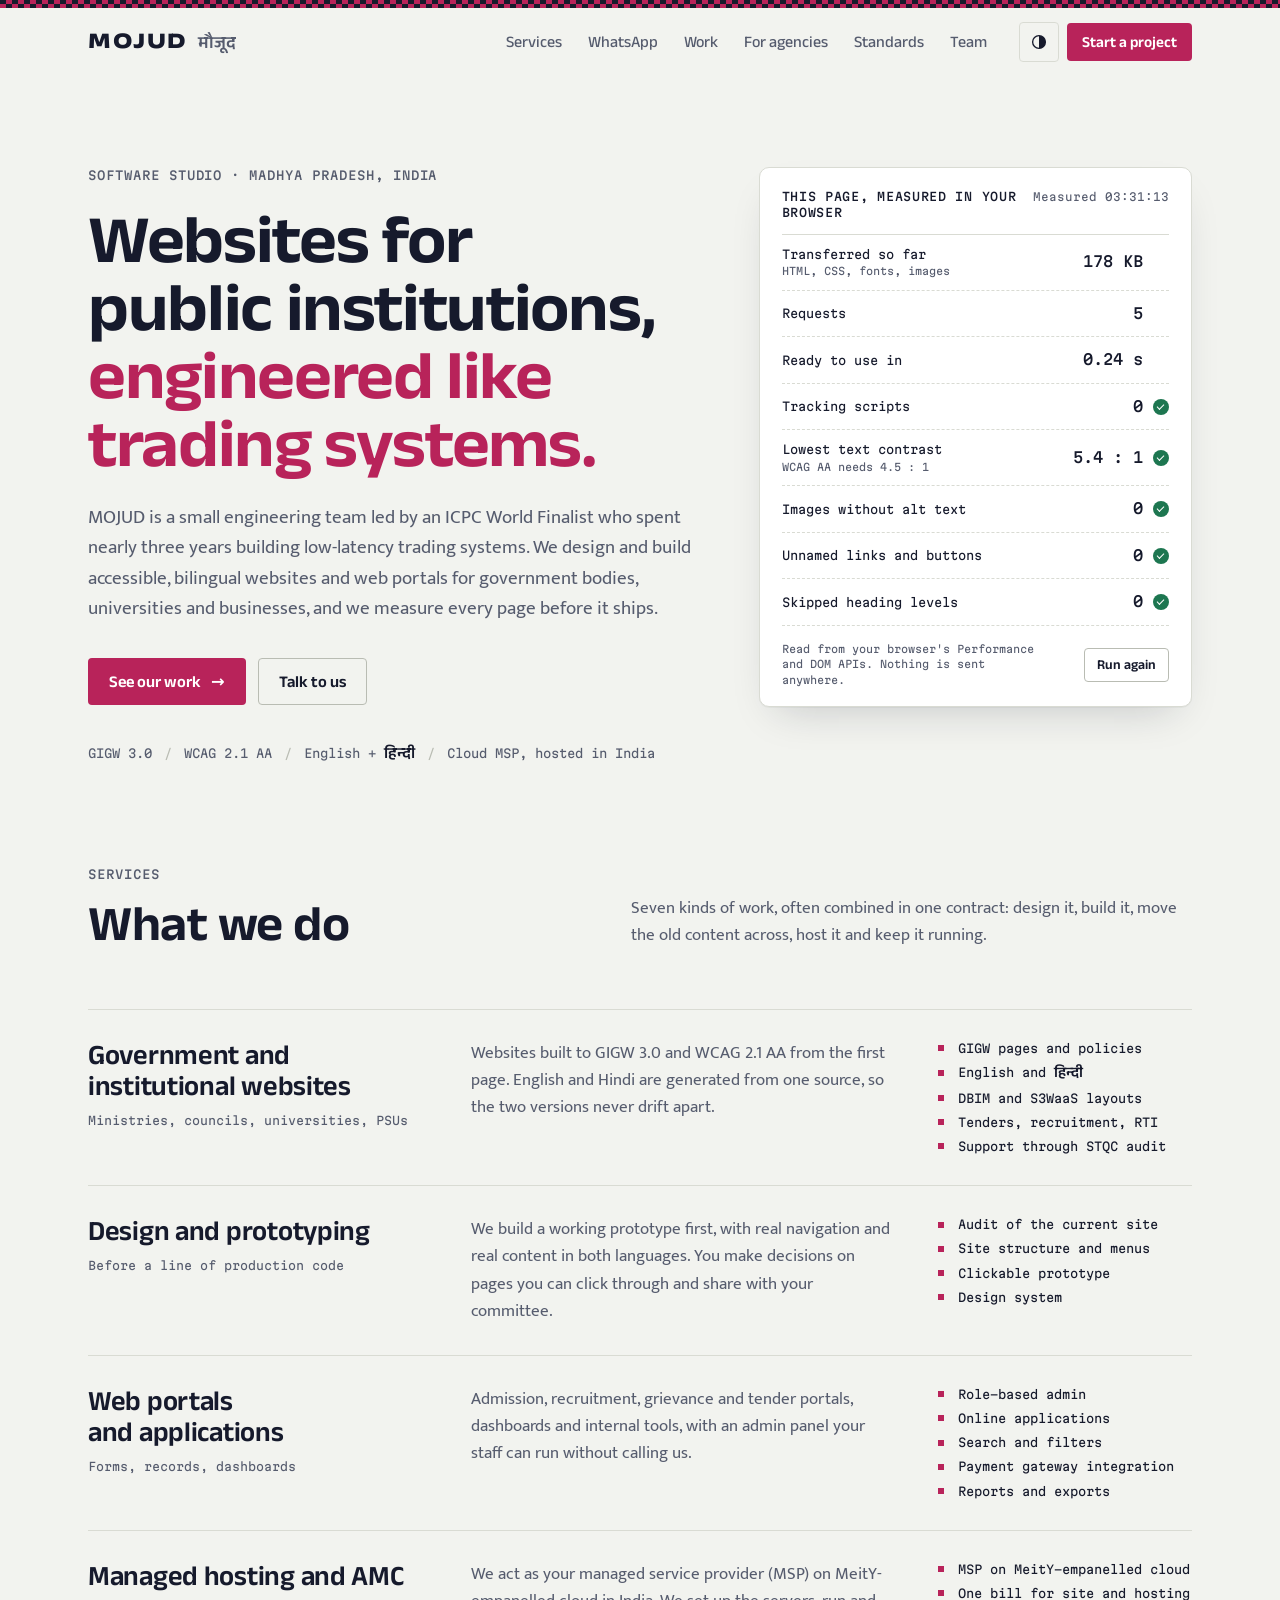
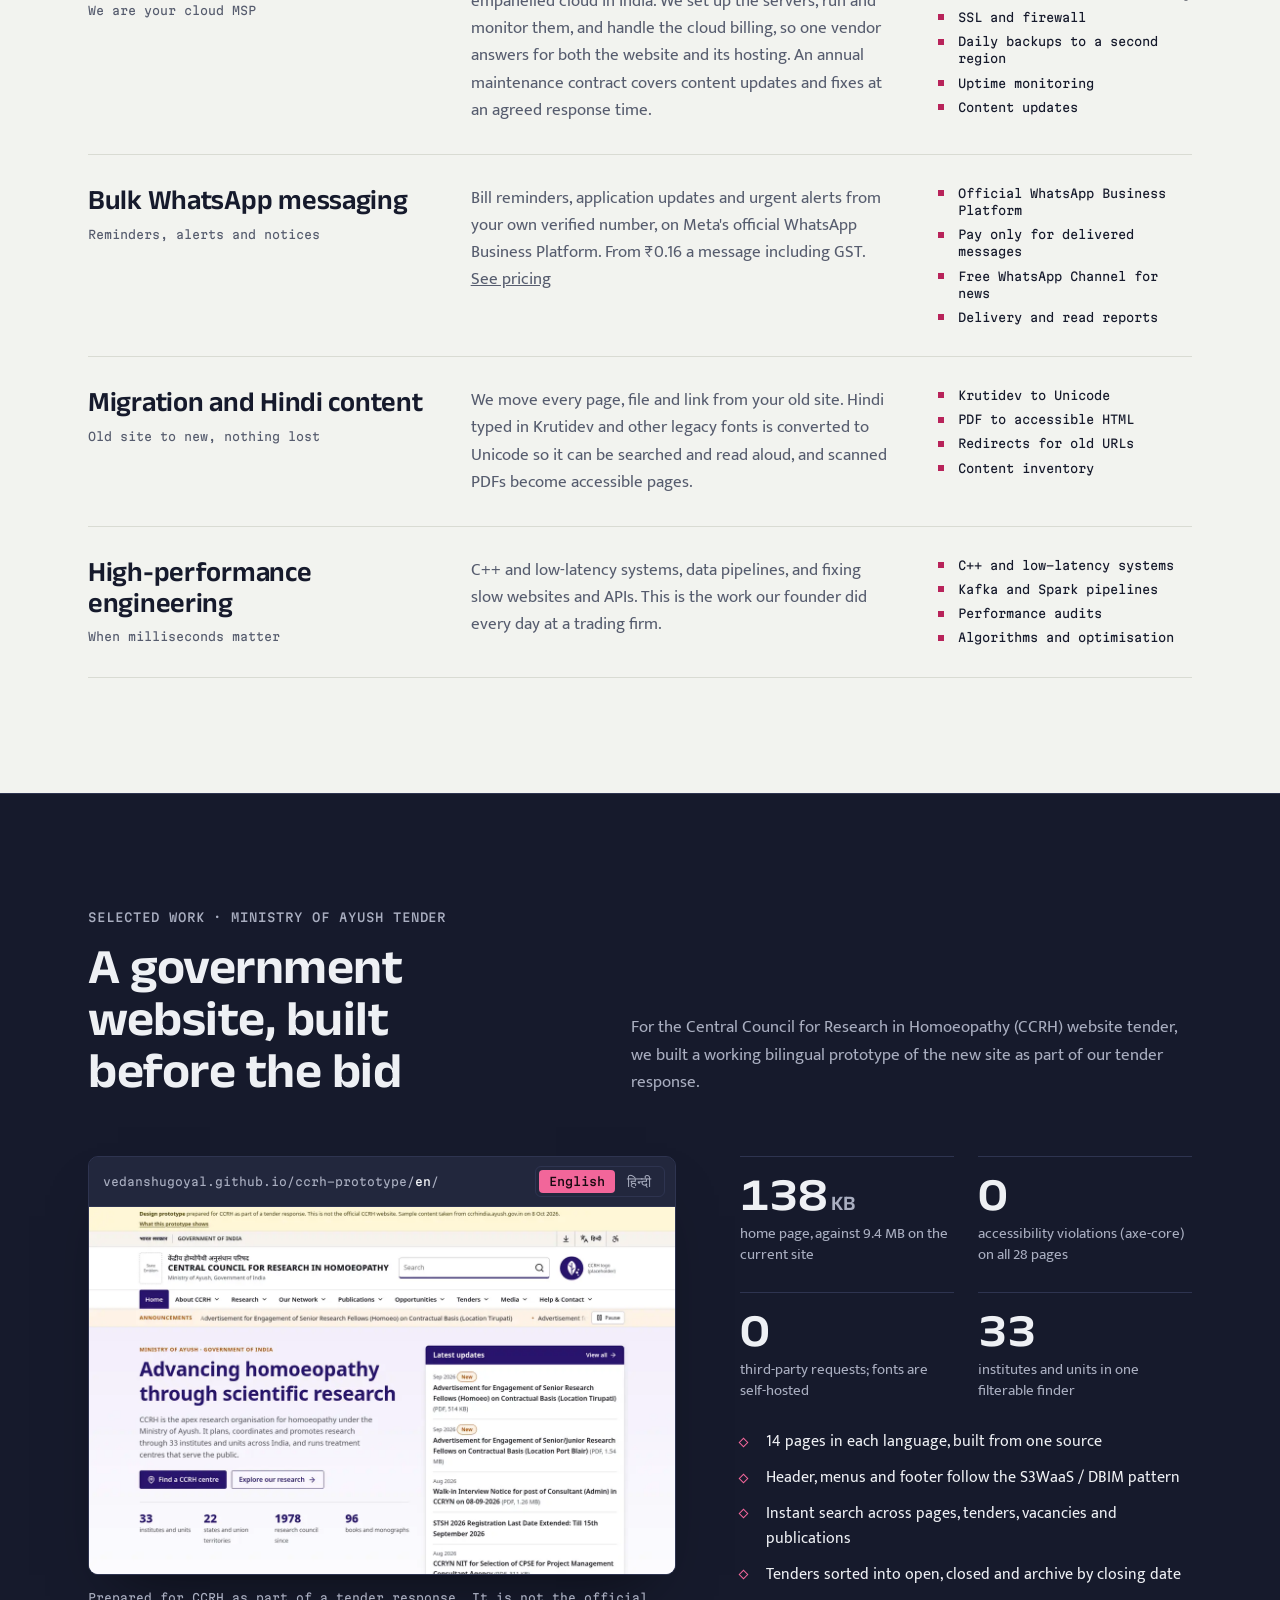
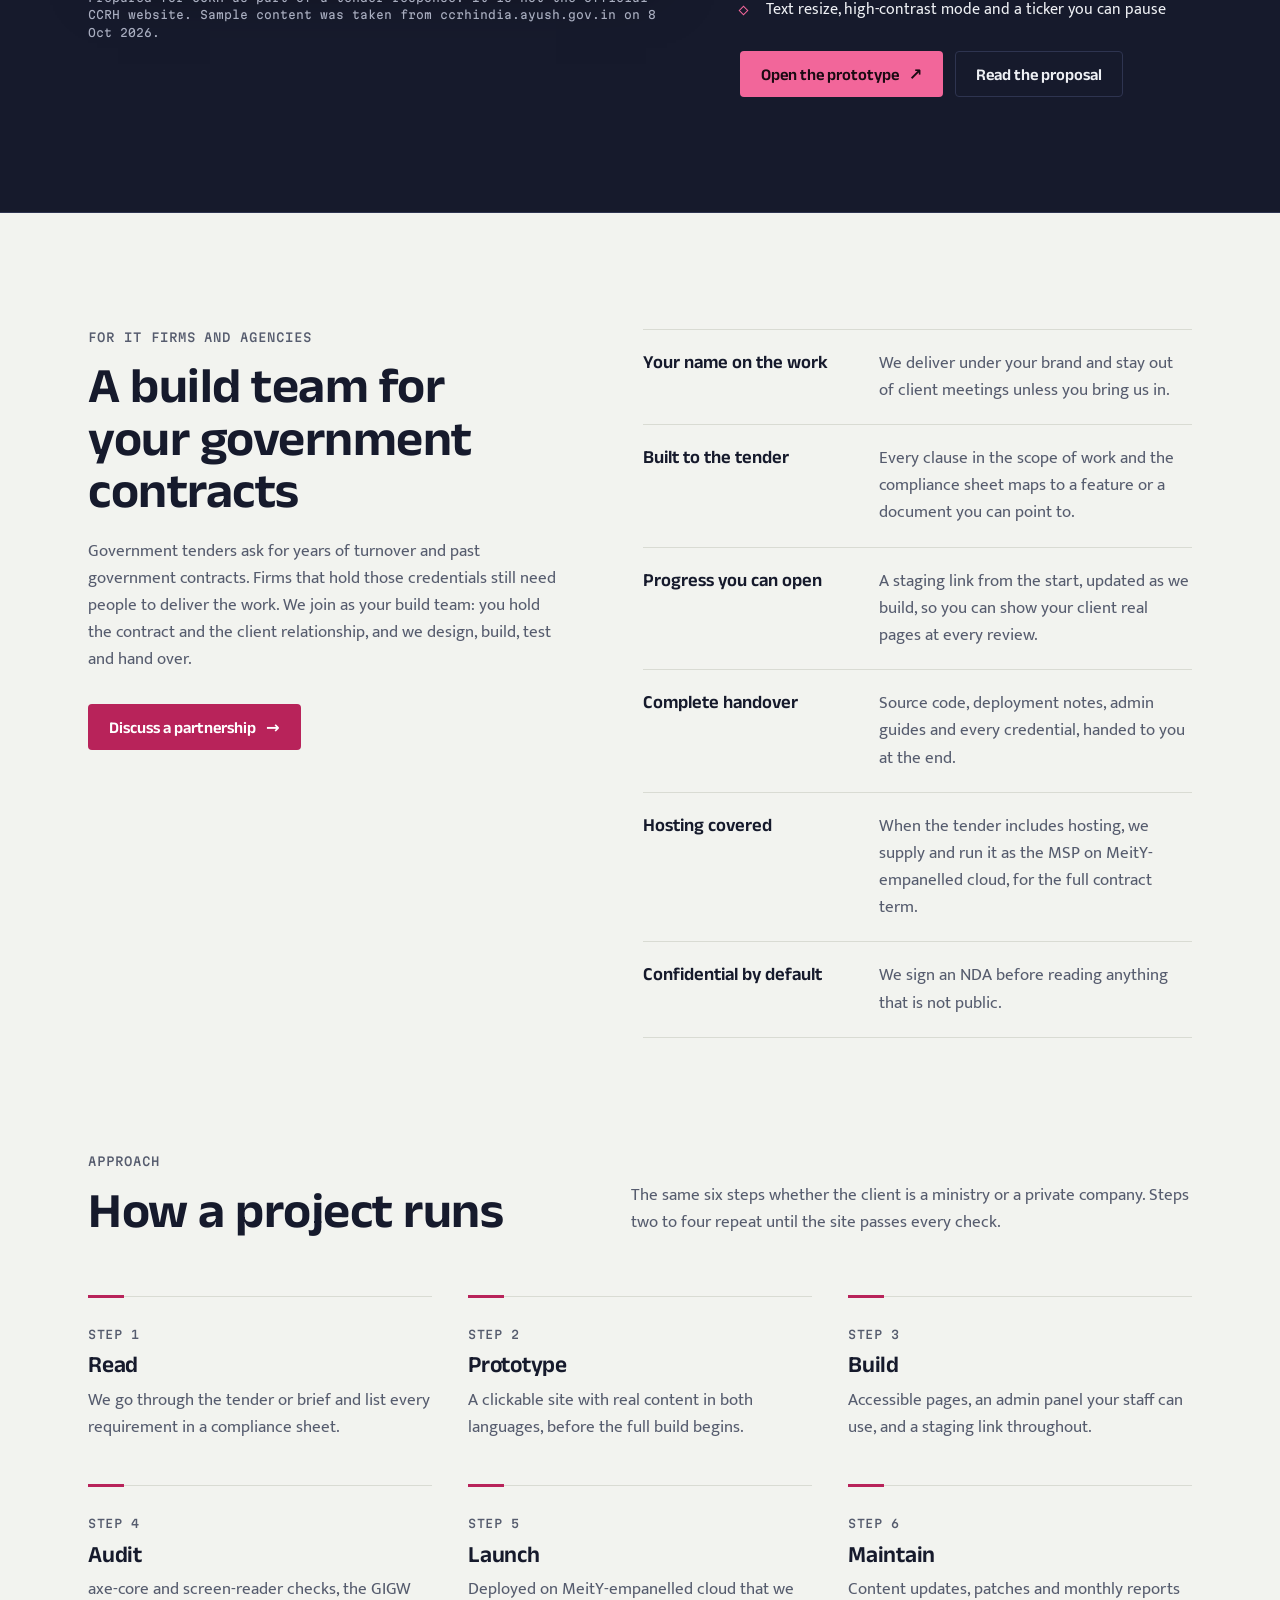
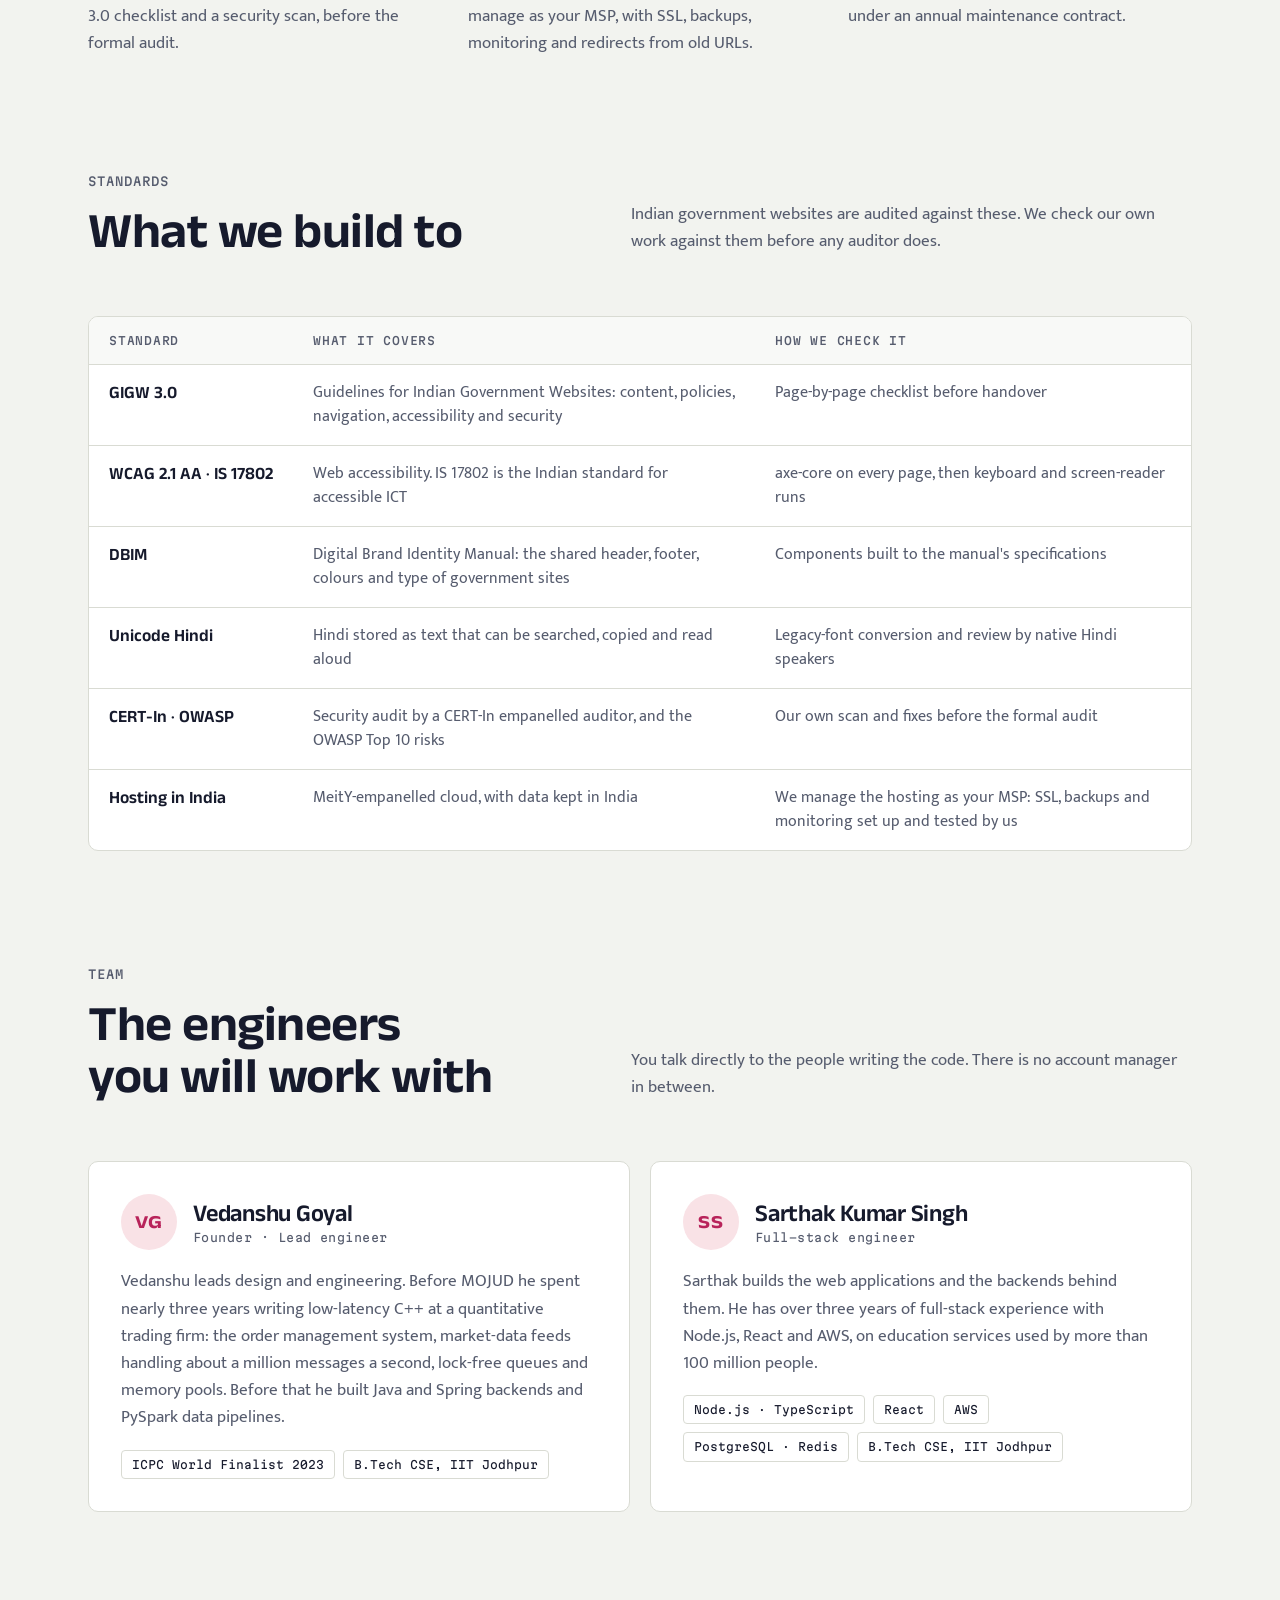
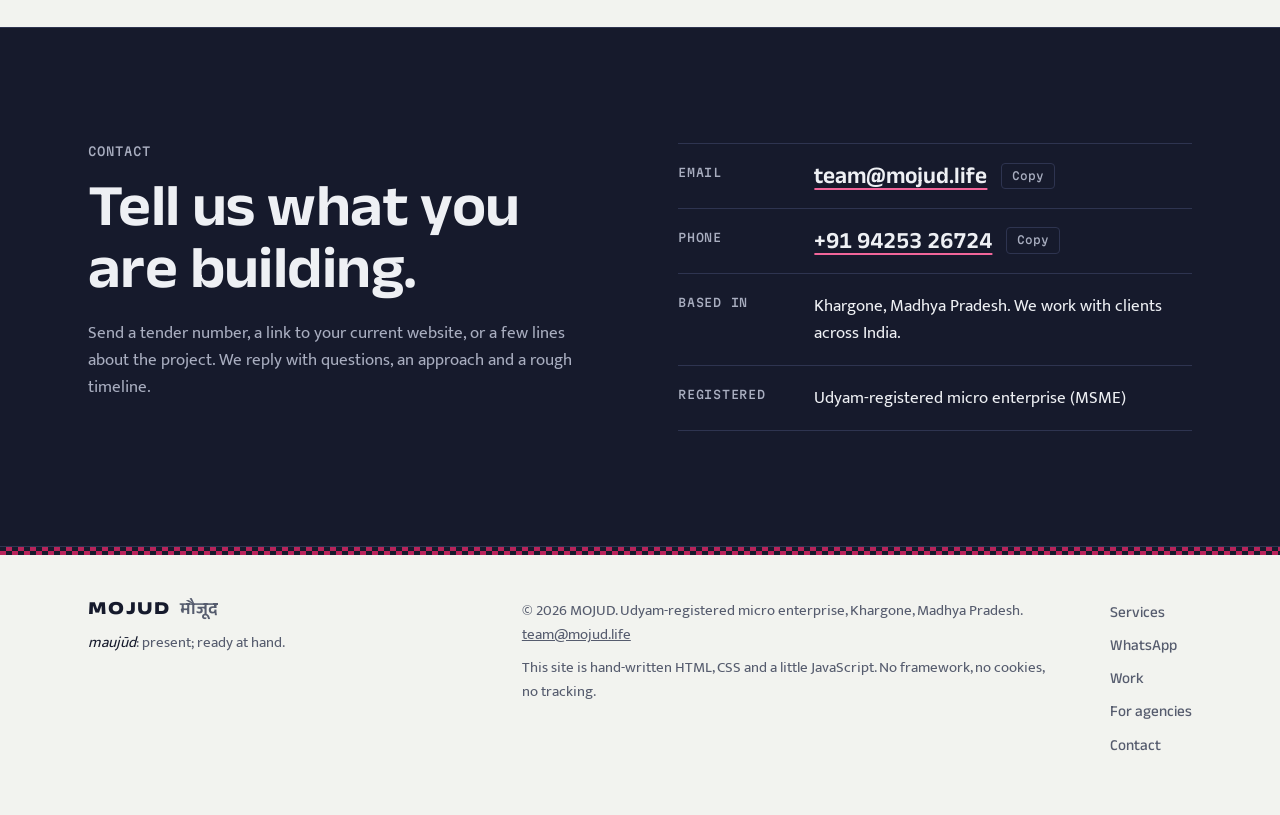
==== index.html @ 75bd41ae "Update site (2026-10-10)" ====
<!doctype html>
<html lang="en">
<head>
<meta charset="utf-8">
<meta name="viewport" content="width=device-width, initial-scale=1, viewport-fit=cover">
<meta name="description" content="MOJUD designs and builds accessible, bilingual websites and web portals for government bodies, universities and businesses, to GIGW 3.0 and WCAG 2.1 AA, and hosts them as a managed service provider on MeitY-empanelled cloud.">
<meta name="theme-color" content="#F2F3EF">
<meta property="og:type" content="website">
<meta property="og:title" content="MOJUD">
<meta property="og:description" content="MOJUD designs and builds accessible, bilingual websites and web portals for government bodies, universities and businesses, to GIGW 3.0 and WCAG 2.1 AA, and hosts them as a managed service provider on MeitY-empanelled cloud.">
<meta property="og:url" content="https://mojud.life/">
<meta property="og:image" content="https://mojud.life/assets/ccrh-en.webp">
<link rel="canonical" href="https://mojud.life/">
<link rel="icon" href="favicon.svg" type="image/svg+xml">
<title>MOJUD | Websites and software for public institutions</title>
<link rel="preconnect" href="https://fonts.googleapis.com">
<link rel="preconnect" href="https://fonts.gstatic.com" crossorigin>
<link rel="stylesheet" href="https://fonts.googleapis.com/css2?family=Anek+Latin:wdth,wght@75..125,400..800&family=Martian+Mono:wght@400;500&family=Mukta:wght@400;500;600&display=swap">
<link rel="stylesheet" href="https://fonts.googleapis.com/css2?family=Anek+Devanagari:wght@500..700&text=%E0%A4%AE%E0%A5%8C%E0%A4%9C%E0%A5%82%E0%A4%A6%E0%A4%B9%E0%A4%BF%E0%A4%A8%E0%A5%8D%E0%A4%A6%E0%A5%80&display=swap">
<style>
:root {
  --paper: #F2F3EF;
  --surface: #FFFFFF;
  --ink: #161A2C;
  --muted: #565C6E;
  --line: #D9DBD3;
  --line-strong: #B9BCB3;
  --accent: #B8235A;
  --accent-ink: #FFFFFF;
  --hl: #B8235A;
  --pass: #1D7650;
  --warn: #9A4F00;
  --band: #161A2C;
  --band-raise: #22273D;
  --band-ink: #EEF0F4;
  --band-muted: #A9AEC0;
  --band-line: #2E3450;
  --band-accent: #F2669A;
  --band-accent-ink: #1A0A12;
  --weave-b: #161A2C;
  --shadow: 0 1px 0 rgba(22, 26, 44, .04), 0 18px 40px -18px rgba(22, 26, 44, .22);

  --f-display: "Anek Latin", "Anek Devanagari", "Avenir Next", "Segoe UI", system-ui, sans-serif;
  --f-body: "Mukta", "Segoe UI", system-ui, -apple-system, sans-serif;
  --f-mono: "Martian Mono", ui-monospace, "SFMono-Regular", Menlo, Consolas, monospace;
  --gutter: clamp(16px, 4vw, 48px);
  --max: 1200px;
  --head-h: 68px;
}
/* Light is the default. Dark is opt-in through the theme button (or the viewer's explicit choice):
   a monochrome black-and-grey palette. */
:root[data-theme="dark"] {
  color-scheme: dark;
  --paper: #0A0A0A;
  --surface: #141414;
  --ink: #EDEDED;
  --muted: #9E9E9E;
  --line: #262626;
  --line-strong: #3A3A3A;
  --accent: #E6E6E6;
  --accent-ink: #0A0A0A;
  --hl: #8C8C8C;
  --pass: #6CC08B;
  --warn: #D9A25F;
  --band: #111111;
  --band-raise: #1A1A1A;
  --band-ink: #EDEDED;
  --band-muted: #9E9E9E;
  --band-line: #2A2A2A;
  --band-accent: #E6E6E6;
  --band-accent-ink: #0A0A0A;
  --weave-b: #3A3A3A;
  --shadow: 0 1px 0 rgba(0, 0, 0, .4), 0 18px 44px -18px rgba(0, 0, 0, .8);
}

*, *::before, *::after { box-sizing: border-box; }
html { scroll-behavior: smooth; -webkit-text-size-adjust: 100%; }
body {
  margin: 0;
  background: var(--paper);
  color: var(--ink);
  font: 400 1.0625rem/1.6 var(--f-body);
  -webkit-font-smoothing: antialiased;
  text-rendering: optimizeLegibility;
}
img { max-width: 100%; height: auto; display: block; }
a { color: inherit; }
p { margin: 0; }
h1, h2, h3 {
  margin: 0;
  font-family: var(--f-display);
  font-weight: 640;
  line-height: 1.05;
  letter-spacing: -0.01em;
  text-wrap: balance;
}
:focus-visible { outline: 2px solid var(--accent); outline-offset: 3px; border-radius: 3px; }
.band :focus-visible { outline-color: var(--band-accent); }
.sr { position: absolute; width: 1px; height: 1px; overflow: hidden; clip: rect(0 0 0 0); clip-path: inset(50%); white-space: nowrap; }
.wrap { max-width: var(--max); margin-inline: auto; padding-inline: var(--gutter); }
.dev { font-family: "Anek Devanagari", "Noto Sans Devanagari", var(--f-body); font-weight: 600; }

.skip {
  position: absolute; left: 12px; top: -80px; z-index: 50;
  background: var(--ink); color: var(--paper); padding: 10px 14px; border-radius: 4px;
  font: 600 .95rem/1 var(--f-display); text-decoration: none;
}
.skip:focus { top: 12px; }

/* Woven border, after the Maheshwari sarees of Khargone district */
.weave {
  height: 8px;
  background: conic-gradient(var(--accent) 25%, var(--weave-b) 0 50%, var(--accent) 0 75%, var(--weave-b) 0) 0 0 / 12px 8px;
}

/* Header */
.site-head {
  position: sticky; top: env(safe-area-inset-top, 0px); z-index: 20;
  background: color-mix(in oklab, var(--paper) 88%, transparent);
  -webkit-backdrop-filter: saturate(1.3) blur(12px);
  backdrop-filter: saturate(1.3) blur(12px);
  border-bottom: 1px solid transparent;
  transition: border-color .2s;
}
.site-head.is-stuck { border-bottom-color: var(--line); }
.head-row { display: flex; align-items: center; gap: 20px; min-height: var(--head-h); }
.brand { display: inline-flex; align-items: baseline; gap: 10px; text-decoration: none; }
.brand-lat { font: 800 1.4rem/1 var(--f-display); font-stretch: 125%; letter-spacing: .07em; }
.brand-dev { font-size: 1.05rem; line-height: 1; color: var(--muted); }
#site-nav { margin-left: auto; }
#site-nav ul { display: flex; gap: 2px; list-style: none; margin: 0; padding: 0; }
#site-nav a {
  display: block; padding: 9px 12px; border-radius: 4px; text-decoration: none;
  font: 500 1rem/1 var(--f-display); color: var(--muted);
  transition: color .15s, background-color .15s;
}
#site-nav a:hover { color: var(--ink); background: color-mix(in oklab, var(--ink) 6%, transparent); }
.head-actions { display: flex; align-items: center; gap: 8px; }
.icon-btn {
  width: 40px; height: 40px; display: inline-grid; place-items: center; flex: none;
  border: 1px solid var(--line); border-radius: 4px; background: transparent; color: var(--ink); cursor: pointer;
  transition: border-color .15s;
}
.icon-btn:hover { border-color: var(--line-strong); }
.menu-btn { display: none; width: auto; padding-inline: 12px; font: 500 .95rem/1 var(--f-display); gap: 8px; grid-auto-flow: column; }

/* Buttons */
.btn {
  display: inline-flex; align-items: center; gap: 10px;
  padding: 14px 20px; border-radius: 4px; border: 1.5px solid transparent;
  font: 600 1.02rem/1 var(--f-display); text-decoration: none; cursor: pointer;
  transition: background-color .2s, border-color .2s, color .2s;
}
.btn-sm { padding: 10px 14px; font-size: .95rem; }
.btn-accent { background: var(--accent); color: var(--accent-ink); }
.btn-accent:hover { background: color-mix(in oklab, var(--accent) 86%, var(--ink)); }
.btn-ghost { background: transparent; color: var(--ink); border-color: var(--line-strong); }
.btn-ghost:hover { border-color: var(--ink); }
.btn .arr { transition: transform .2s; }
.btn:hover .arr { transform: translateX(3px); }
.band .btn-accent { background: var(--band-accent); color: var(--band-accent-ink); }
.band .btn-accent:hover { background: color-mix(in oklab, var(--band-accent) 85%, var(--band-ink)); }
.band .btn-ghost { color: var(--band-ink); border-color: var(--band-line); }
.band .btn-ghost:hover { border-color: var(--band-ink); }

.eyebrow {
  font: 500 .75rem/1.4 var(--f-mono); letter-spacing: .08em; text-transform: uppercase; color: var(--muted);
}
.band .eyebrow { color: var(--band-muted); }

/* Hero */
.hero {
  display: grid; grid-template-columns: minmax(0, 1.4fr) minmax(0, 1fr);
  gap: clamp(36px, 5vw, 72px); align-items: start;
  padding-block: clamp(48px, 7vw, 96px) clamp(64px, 8vw, 112px);
}
.hero h1 {
  margin-top: 22px;
  font-size: clamp(2.5rem, 5.3vw, 4.5rem); font-stretch: 106%; font-weight: 650; line-height: 1.0; letter-spacing: -0.02em;
}
.hero h1 .hl { color: var(--hl); }
.lead { margin-top: 26px; max-width: 34em; font-size: 1.1875rem; line-height: 1.6; color: var(--muted); }
.cta-row { display: flex; flex-wrap: wrap; gap: 12px; margin-top: 34px; }
.hero-tags {
  display: flex; flex-wrap: wrap; gap: 8px 0; list-style: none; margin: 40px 0 0; padding: 0;
  font: 400 .75rem/1.4 var(--f-mono); color: var(--muted);
}
.hero-tags li:not(:last-child)::after { content: "/"; margin-inline: 12px; color: var(--line-strong); }
.hero-tags .dev { font-size: .95rem; line-height: 1; font-weight: 600; color: var(--ink); }

/* Live readout */
.readout {
  background: var(--surface); border: 1px solid var(--line); border-radius: 10px; box-shadow: var(--shadow);
  padding: 20px 22px 18px; font-family: var(--f-mono);
}
.ro-head { display: flex; justify-content: space-between; align-items: baseline; gap: 12px; padding-bottom: 14px; border-bottom: 1px solid var(--line); }
.ro-title { font-size: .72rem; line-height: 1.4; font-weight: 500; letter-spacing: .06em; text-transform: uppercase; }
.ro-time { font-size: .68rem; color: var(--muted); white-space: nowrap; font-variant-numeric: tabular-nums; }
.ro-list { margin: 0; }
.ro-row {
  display: grid; grid-template-columns: minmax(0, 1fr) auto; gap: 16px; align-items: center;
  padding-block: 11px; border-bottom: 1px dashed var(--line);
}
.ro-row dt { font-size: .74rem; line-height: 1.4; color: var(--ink); }
.ro-row dt small { display: block; margin-top: 2px; font-size: .64rem; color: var(--muted); }
.ro-row dd { margin: 0; display: flex; align-items: center; gap: 10px; }
.ro-v { font-size: .92rem; font-weight: 500; font-variant-numeric: tabular-nums; text-align: right; white-space: nowrap; }
.ro-mark {
  width: 16px; height: 16px; flex: none; border-radius: 50%; display: inline-grid; place-items: center;
  opacity: 0; transform: scale(.4); transition: opacity .25s, transform .3s cubic-bezier(.3, 1.6, .5, 1);
}
.is-ok .ro-mark, .is-bad .ro-mark { opacity: 1; transform: none; }
.is-ok .ro-mark { background: var(--pass); }
.is-ok .ro-mark::after {
  content: ""; width: 7px; height: 4px; border-left: 1.75px solid var(--surface); border-bottom: 1.75px solid var(--surface);
  transform: translateY(-1px) rotate(-45deg);
}
.is-bad .ro-mark { background: var(--warn); }
.is-bad .ro-mark::after { content: "!"; font: 700 .62rem/1 var(--f-mono); color: var(--surface); }
.ro-foot { display: flex; align-items: center; justify-content: space-between; gap: 16px; padding-top: 16px; }
.ro-foot p { font-size: .64rem; line-height: 1.5; color: var(--muted); max-width: 26em; }
.ro-foot .btn { font-size: .85rem; padding: 9px 12px; flex: none; }

/* Sections */
.section { padding-block: clamp(72px, 9vw, 128px); }
[id] { scroll-margin-top: calc(var(--head-h) + 12px); }
.sec-head {
  display: grid; grid-template-columns: minmax(0, 1fr) minmax(0, 1.15fr); gap: 18px 56px; align-items: end;
  margin-bottom: clamp(36px, 5vw, 60px);
}
.sec-head h2 { margin-top: 14px; font-size: clamp(2rem, 3.9vw, 3.1rem); font-stretch: 104%; }
.sec-intro { max-width: 34em; color: var(--muted); font-size: 1.0625rem; }
.band .sec-intro { color: var(--band-muted); }

/* Services */
.svc-list { list-style: none; margin: 0; padding: 0; }
.svc {
  display: grid; grid-template-columns: minmax(0, 4fr) minmax(0, 5fr) minmax(0, 3fr); gap: 14px 44px;
  padding-block: 30px; border-top: 1px solid var(--line);
}
.svc:last-child { border-bottom: 1px solid var(--line); }
.svc h3 { font-size: clamp(1.45rem, 2.2vw, 1.75rem); font-weight: 600; line-height: 1.1; }
.svc-for { margin-top: 10px; font: 400 .72rem/1.5 var(--f-mono); color: var(--muted); }
.svc p.desc { color: var(--muted); max-width: 32em; }
.svc ul { list-style: none; margin: 0; padding: 0; display: grid; gap: 7px; align-content: start; font: 400 .74rem/1.45 var(--f-mono); }
.svc li { display: grid; grid-template-columns: 14px 1fr; gap: 6px; }
.svc li::before { content: ""; width: 6px; height: 6px; margin-top: .45em; background: var(--accent); }
.svc li .dev { font-size: .9rem; line-height: 1; }

/* Work band */
.band { background: var(--band); color: var(--band-ink); border-block: 1px solid var(--band-line); }
.work-grid { display: grid; grid-template-columns: minmax(0, 1.3fr) minmax(0, 1fr); gap: clamp(32px, 5vw, 64px); align-items: start; }
.frame { border: 1px solid var(--band-line); border-radius: 10px; overflow: hidden; background: var(--band-raise); box-shadow: 0 30px 60px -30px rgba(0, 0, 0, .55); }
.frame-bar { display: flex; align-items: center; justify-content: space-between; gap: 12px; padding: 9px 10px 9px 14px; background: var(--band-raise); border-bottom: 1px solid var(--band-line); }
.frame-url { min-width: 0; overflow: hidden; text-overflow: ellipsis; white-space: nowrap; font: 400 .7rem/1.4 var(--f-mono); color: var(--band-muted); }
.frame-url b { font-weight: 500; color: var(--band-ink); }
.seg { display: inline-flex; flex: none; padding: 3px; gap: 2px; border: 1px solid var(--band-line); border-radius: 6px; }
.seg button {
  border: 0; border-radius: 4px; padding: 6px 10px; cursor: pointer; background: transparent; color: var(--band-muted);
  font: 500 .72rem/1 var(--f-mono); transition: background-color .2s, color .2s;
}
.seg button.dev { font-size: .9rem; line-height: .8; }
.seg button[aria-pressed="true"] { background: var(--band-accent); color: var(--band-accent-ink); }
.frame-shot { position: relative; aspect-ratio: 1200 / 750; max-width: 100%; background: #F6F4FB; }
.frame-shot img { position: absolute; inset: 0; width: 100%; height: 100%; object-fit: cover; object-position: top left; opacity: 0; transition: opacity .35s ease; }
.frame-shot img.is-on { opacity: 1; }
.frame-cap { margin-top: 14px; font: 400 .7rem/1.6 var(--f-mono); color: var(--band-muted); max-width: 60em; }

.work-facts { display: grid; gap: 28px; }
.stats { margin: 0; display: grid; grid-template-columns: repeat(2, minmax(0, 1fr)); gap: 26px 24px; }
.stats div { display: flex; flex-direction: column-reverse; justify-content: flex-end; gap: 6px; padding-top: 14px; border-top: 1px solid var(--band-line); }
.stats dd { margin: 0; font: 600 clamp(2.2rem, 3.6vw, 2.9rem)/1 var(--f-display); font-stretch: 110%; letter-spacing: -0.02em; font-variant-numeric: tabular-nums; }
.stats dd span { font-size: .45em; font-stretch: 100%; letter-spacing: 0; margin-left: 4px; color: var(--band-muted); }
.stats dt { font-size: .92rem; line-height: 1.45; color: var(--band-muted); }
.feat { list-style: none; margin: 0; padding: 0; display: grid; gap: 10px; font-size: 1rem; }
.feat li { display: grid; grid-template-columns: 18px 1fr; gap: 8px; }
.feat li::before { content: ""; width: 7px; height: 7px; margin-top: .6em; border: 1.5px solid var(--band-accent); transform: rotate(45deg); }
.work-links { display: flex; flex-wrap: wrap; gap: 12px; }

/* Partners */
.partner { display: grid; grid-template-columns: minmax(0, 1fr) minmax(0, 1.15fr); gap: clamp(32px, 6vw, 88px); align-items: start; }
.partner h2 { margin-top: 14px; font-size: clamp(2rem, 3.9vw, 3.1rem); font-stretch: 104%; }
.partner .sec-intro { margin-top: 22px; }
.partner .btn { margin-top: 30px; }
.promises { margin: 0; display: grid; }
.promises div { padding-block: 20px; border-top: 1px solid var(--line); display: grid; grid-template-columns: minmax(0, 1fr) minmax(0, 1.5fr); gap: 6px 28px; }
.promises div:last-child { border-bottom: 1px solid var(--line); }
.promises dt { font: 600 1.15rem/1.3 var(--f-display); }
.promises dd { margin: 0; color: var(--muted); }

/* Steps */
.steps { list-style: none; margin: 0; padding: 0; display: grid; grid-template-columns: repeat(3, minmax(0, 1fr)); gap: 44px 36px; }
.steps li { position: relative; padding-top: 22px; border-top: 1px solid var(--line); }
.steps li::before { content: ""; position: absolute; left: 0; top: -2px; width: 36px; height: 3px; background: var(--accent); }
.step-n { font: 500 .72rem/1 var(--f-mono); letter-spacing: .06em; color: var(--accent); }
.steps h3 { margin-top: 12px; font-size: 1.45rem; font-weight: 600; }
.steps p { margin-top: 10px; color: var(--muted); }

/* Standards */
.table-wrap { overflow-x: auto; border: 1px solid var(--line); border-radius: 10px; background: var(--surface); }
table { width: 100%; min-width: 680px; border-collapse: collapse; font-size: 1rem; }
th, td { text-align: left; vertical-align: top; padding: 16px 20px; border-bottom: 1px solid var(--line); }
thead th { font: 500 .7rem/1.4 var(--f-mono); letter-spacing: .07em; text-transform: uppercase; color: var(--muted); background: color-mix(in oklab, var(--paper) 50%, var(--surface)); }
tbody th { font: 600 1.08rem/1.3 var(--f-display); white-space: nowrap; }
tbody td { color: var(--muted); line-height: 1.5; }
tbody tr:last-child > * { border-bottom: 0; }

/* Team */
.team { display: grid; grid-template-columns: repeat(2, minmax(0, 1fr)); gap: 20px; align-items: stretch; }
.person { background: var(--surface); border: 1px solid var(--line); border-radius: 10px; padding: clamp(22px, 3vw, 32px); display: grid; gap: 18px; align-content: start; }
.person-top { display: flex; align-items: center; gap: 16px; }
.mono-av {
  width: 56px; height: 56px; flex: none; border-radius: 50%; display: grid; place-items: center;
  background: color-mix(in oklab, var(--accent) 14%, var(--surface)); color: var(--accent);
  font: 700 1.15rem/1 var(--f-display); font-stretch: 115%; letter-spacing: .04em;
}
.person h3 { font-size: 1.5rem; font-weight: 600; }
.role { margin-top: 4px; font: 400 .72rem/1.4 var(--f-mono); color: var(--muted); letter-spacing: .04em; }
.person p.bio { color: var(--muted); max-width: 40em; }
.creds { list-style: none; margin: 0; padding: 0; display: flex; flex-wrap: wrap; gap: 8px; }
.creds li { font: 400 .7rem/1 var(--f-mono); padding: 8px 10px; border: 1px solid var(--line); border-radius: 4px; color: var(--ink); }

.todo {
  display: inline-block; font: 500 .74rem/1.4 var(--f-mono); color: var(--warn);
  border: 1px dashed currentColor; border-radius: 4px; padding: 3px 8px;
}
.band .todo { color: var(--band-accent); }

/* Contact */
.contact { display: grid; grid-template-columns: minmax(0, 1fr) minmax(0, 1fr); gap: clamp(32px, 6vw, 88px); align-items: start; }
.contact h2 { margin-top: 14px; font-size: clamp(2.3rem, 4.6vw, 3.7rem); font-stretch: 106%; }
.contact .sec-intro { margin-top: 22px; }
.c-list { margin: 0; display: grid; }
.c-list div { display: grid; grid-template-columns: 120px minmax(0, 1fr); gap: 16px; padding-block: 18px; border-top: 1px solid var(--band-line); }
.c-list div:last-child { border-bottom: 1px solid var(--band-line); }
.c-list dt { font: 500 .72rem/1.9 var(--f-mono); letter-spacing: .06em; text-transform: uppercase; color: var(--band-muted); }
.c-list dd { margin: 0; font-size: 1.08rem; }
.c-val { display: flex; flex-wrap: wrap; align-items: center; gap: 8px 14px; }
.c-val a {
  font: 600 clamp(1.2rem, 2vw, 1.45rem)/1.2 var(--f-display); font-variant-numeric: tabular-nums;
  text-decoration: underline; text-decoration-color: var(--band-accent); text-decoration-thickness: 1.5px; text-underline-offset: 5px;
}
.c-val a:hover { color: var(--band-accent); }
.copy-btn {
  font: 500 .68rem/1 var(--f-mono); padding: 7px 10px; border: 1px solid var(--band-line); border-radius: 4px;
  background: transparent; color: var(--band-muted); cursor: pointer; transition: color .15s, border-color .15s;
}
.copy-btn:hover { color: var(--band-ink); border-color: var(--band-muted); }
.copy-btn.is-done { color: var(--band-accent); border-color: var(--band-accent); }

/* Footer */
.site-foot { background: var(--paper); }
.foot-grid { display: grid; grid-template-columns: minmax(0, 1fr) minmax(0, 1.4fr) auto; gap: 28px 48px; padding-block: 44px 56px; align-items: start; }
.foot-brand { display: flex; align-items: baseline; gap: 10px; }
.foot-brand .brand-lat { font-size: 1.15rem; }
.foot-def { margin-top: 10px; font-size: .95rem; color: var(--muted); }
.foot-def i { color: var(--ink); }
.foot-meta { display: grid; gap: 8px; font-size: .95rem; color: var(--muted); }
.foot-nav ul { list-style: none; margin: 0; padding: 0; display: grid; gap: 6px; }
.foot-nav a { font: 500 .95rem/1.4 var(--f-display); color: var(--muted); text-decoration: none; }
.foot-nav a:hover { color: var(--ink); text-decoration: underline; text-underline-offset: 3px; }

/* Responsive */
@media (max-width: 960px) {
  .menu-btn { display: inline-grid; }
  #site-nav {
    display: none; position: absolute; left: 0; right: 0; top: 100%;
    background: var(--paper); border-bottom: 1px solid var(--line); padding: 8px var(--gutter) 16px;
  }
  #site-nav.open { display: block; }
  #site-nav ul { flex-direction: column; }
  #site-nav a { padding: 12px 4px; font-size: 1.1rem; }
  .head-actions { margin-left: auto; }
  .hero, .work-grid, .partner, .contact { grid-template-columns: minmax(0, 1fr); }
  .sec-head { grid-template-columns: minmax(0, 1fr); align-items: start; }
  .svc { grid-template-columns: minmax(0, 1fr) minmax(0, 1fr); }
  .svc > div:first-child { grid-column: 1 / -1; }
  .steps { grid-template-columns: repeat(2, minmax(0, 1fr)); }
  .team { grid-template-columns: minmax(0, 1fr); }
  .foot-grid { grid-template-columns: minmax(0, 1fr) minmax(0, 1fr); }
  .foot-nav { grid-column: 1 / -1; }
  .foot-nav ul { grid-auto-flow: column; justify-content: start; gap: 6px 20px; }
}
@media (max-width: 620px) {
  .head-cta { display: none; }
  .svc { grid-template-columns: minmax(0, 1fr); }
  .steps { grid-template-columns: minmax(0, 1fr); }
  .promises div { grid-template-columns: minmax(0, 1fr); }
  .c-list div { grid-template-columns: minmax(0, 1fr); gap: 4px; }
  .foot-grid { grid-template-columns: minmax(0, 1fr); }
  .foot-nav ul { grid-auto-flow: row; }
  .ro-foot { flex-direction: column; align-items: flex-start; }
  .frame-url { display: none; }
  .frame-bar { justify-content: flex-end; }
}
@media (prefers-reduced-motion: reduce) {
  html { scroll-behavior: auto; }
  *, *::before, *::after { transition-duration: .01ms !important; animation-duration: .01ms !important; }
}
</style>
</head>
<body>
<div class="site" id="site">
<a class="skip" href="#main">Skip to content</a>
<div class="weave" aria-hidden="true"></div>

<header class="site-head">
  <div class="wrap head-row">
    <a class="brand" href="#top" aria-label="MOJUD, back to top">
      <span class="brand-lat">MOJUD</span><span class="brand-dev dev" lang="hi">मौजूद</span>
    </a>
    <nav id="site-nav" aria-label="Main">
      <ul>
        <li><a href="#services">Services</a></li>
        <li><a href="whatsapp.html">WhatsApp</a></li>
        <li><a href="#work">Work</a></li>
        <li><a href="#partners">For agencies</a></li>
        <li><a href="#standards">Standards</a></li>
        <li><a href="#team">Team</a></li>
      </ul>
    </nav>
    <div class="head-actions">
      <button class="icon-btn" id="theme-btn" type="button" aria-label="Switch to dark theme">
        <svg width="18" height="18" viewBox="0 0 24 24" aria-hidden="true"><circle cx="12" cy="12" r="8.5" fill="none" stroke="currentColor" stroke-width="1.8"/><path d="M12 3.5a8.5 8.5 0 0 1 0 17z" fill="currentColor"/></svg>
      </button>
      <button class="icon-btn menu-btn" id="menu-btn" type="button" aria-expanded="false" aria-controls="site-nav">
        <svg width="16" height="16" viewBox="0 0 24 24" aria-hidden="true"><path d="M3 7h18M3 17h18" stroke="currentColor" stroke-width="2" stroke-linecap="round"/></svg>Menu
      </button>
      <a class="btn btn-accent btn-sm head-cta" href="#contact">Start a project</a>
    </div>
  </div>
</header>

<main id="main">
  <section class="hero wrap" id="top" aria-labelledby="hero-title">
    <div class="hero-copy">
      <p class="eyebrow">Software studio · Madhya Pradesh, India</p>
      <h1 id="hero-title">Websites for public institutions, <span class="hl">engineered like trading systems.</span></h1>
      <p class="lead">MOJUD is a small engineering team led by an ICPC World Finalist who spent nearly three years building low-latency trading systems. We design and build accessible, bilingual websites and web portals for government bodies, universities and businesses, and we measure every page before it ships.</p>
      <div class="cta-row">
        <a class="btn btn-accent" href="#work">See our work <span class="arr" aria-hidden="true">→</span></a>
        <a class="btn btn-ghost" href="#contact">Talk to us</a>
      </div>
      <ul class="hero-tags" aria-label="What we build to">
        <li>GIGW 3.0</li>
        <li>WCAG 2.1 AA</li>
        <li>English + <span class="dev" lang="hi">हिन्दी</span></li>
        <li>Cloud MSP, hosted in India</li>
      </ul>
    </div>

    <aside class="readout" aria-labelledby="ro-title">
      <div class="ro-head">
        <p class="ro-title" id="ro-title">This page, measured in your browser</p>
        <p class="ro-time" id="ro-time" aria-live="polite">measuring…</p>
      </div>
      <dl class="ro-list">
        <div class="ro-row" data-k="bytes"><dt>Transferred so far<small>HTML, CSS, fonts, images</small></dt><dd><span class="ro-v">—</span><span class="ro-mark" aria-hidden="true"></span><span class="sr ro-sr"></span></dd></div>
        <div class="ro-row" data-k="requests"><dt>Requests</dt><dd><span class="ro-v">—</span><span class="ro-mark" aria-hidden="true"></span><span class="sr ro-sr"></span></dd></div>
        <div class="ro-row" data-k="ready"><dt>Ready to use in</dt><dd><span class="ro-v">—</span><span class="ro-mark" aria-hidden="true"></span><span class="sr ro-sr"></span></dd></div>
        <div class="ro-row" data-k="trackers"><dt>Tracking scripts</dt><dd><span class="ro-v">—</span><span class="ro-mark" aria-hidden="true"></span><span class="sr ro-sr"></span></dd></div>
        <div class="ro-row" data-k="contrast"><dt>Lowest text contrast<small>WCAG AA needs 4.5 : 1</small></dt><dd><span class="ro-v">—</span><span class="ro-mark" aria-hidden="true"></span><span class="sr ro-sr"></span></dd></div>
        <div class="ro-row" data-k="noalt"><dt>Images without alt text</dt><dd><span class="ro-v">—</span><span class="ro-mark" aria-hidden="true"></span><span class="sr ro-sr"></span></dd></div>
        <div class="ro-row" data-k="unnamed"><dt>Unnamed links and buttons</dt><dd><span class="ro-v">—</span><span class="ro-mark" aria-hidden="true"></span><span class="sr ro-sr"></span></dd></div>
        <div class="ro-row" data-k="skipped"><dt>Skipped heading levels</dt><dd><span class="ro-v">—</span><span class="ro-mark" aria-hidden="true"></span><span class="sr ro-sr"></span></dd></div>
      </dl>
      <div class="ro-foot">
        <p>Read from your browser's Performance and DOM APIs. Nothing is sent anywhere.</p>
        <button class="btn btn-ghost" id="ro-run" type="button">Run again</button>
      </div>
    </aside>
  </section>

  <section class="section wrap" id="services" aria-labelledby="services-title" style="padding-top: 0;">
    <div class="sec-head">
      <div>
        <p class="eyebrow">Services</p>
        <h2 id="services-title">What we do</h2>
      </div>
      <p class="sec-intro">Seven kinds of work, often combined in one contract: design it, build it, move the old content across, host it and keep it running.</p>
    </div>
    <ol class="svc-list">
      <li class="svc">
        <div>
          <h3>Government and institutional websites</h3>
          <p class="svc-for">Ministries, councils, universities, PSUs</p>
        </div>
        <p class="desc">Websites built to GIGW 3.0 and WCAG 2.1 AA from the first page. English and Hindi are generated from one source, so the two versions never drift apart.</p>
        <ul>
          <li><span>GIGW pages and policies</span></li>
          <li><span>English and <span class="dev" lang="hi">हिन्दी</span></span></li>
          <li><span>DBIM and S3WaaS layouts</span></li>
          <li><span>Tenders, recruitment, RTI</span></li>
          <li><span>Support through STQC audit</span></li>
        </ul>
      </li>
      <li class="svc">
        <div>
          <h3>Design and prototyping</h3>
          <p class="svc-for">Before a line of production code</p>
        </div>
        <p class="desc">We build a working prototype first, with real navigation and real content in both languages. You make decisions on pages you can click through and share with your committee.</p>
        <ul>
          <li><span>Audit of the current site</span></li>
          <li><span>Site structure and menus</span></li>
          <li><span>Clickable prototype</span></li>
          <li><span>Design system</span></li>
        </ul>
      </li>
      <li class="svc">
        <div>
          <h3>Web portals and applications</h3>
          <p class="svc-for">Forms, records, dashboards</p>
        </div>
        <p class="desc">Admission, recruitment, grievance and tender portals, dashboards and internal tools, with an admin panel your staff can run without calling us.</p>
        <ul>
          <li><span>Role-based admin</span></li>
          <li><span>Online applications</span></li>
          <li><span>Search and filters</span></li>
          <li><span>Payment gateway integration</span></li>
          <li><span>Reports and exports</span></li>
        </ul>
      </li>
      <li class="svc">
        <div>
          <h3>Managed hosting and AMC</h3>
          <p class="svc-for">We are your cloud MSP</p>
        </div>
        <p class="desc">We act as your managed service provider (MSP) on MeitY-empanelled cloud in India. We set up the servers, run and monitor them, and handle the cloud billing, so one vendor answers for both the website and its hosting. An annual maintenance contract covers content updates and fixes at an agreed response time.</p>
        <ul>
          <li><span>MSP on MeitY-empanelled cloud</span></li>
          <li><span>One bill for site and hosting</span></li>
          <li><span>SSL and firewall</span></li>
          <li><span>Daily backups to a second region</span></li>
          <li><span>Uptime monitoring</span></li>
          <li><span>Content updates</span></li>
        </ul>
      </li>
      <li class="svc">
        <div>
          <h3>Bulk WhatsApp messaging</h3>
          <p class="svc-for">Reminders, alerts and notices</p>
        </div>
        <p class="desc">Bill reminders, application updates and urgent alerts from your own verified number, on Meta's official WhatsApp Business Platform. From ₹0.16 a message including GST. <a href="whatsapp.html">See pricing</a></p>
        <ul>
          <li><span>Official WhatsApp Business Platform</span></li>
          <li><span>Pay only for delivered messages</span></li>
          <li><span>Free WhatsApp Channel for news</span></li>
          <li><span>Delivery and read reports</span></li>
        </ul>
      </li>
      <li class="svc">
        <div>
          <h3>Migration and Hindi content</h3>
          <p class="svc-for">Old site to new, nothing lost</p>
        </div>
        <p class="desc">We move every page, file and link from your old site. Hindi typed in Krutidev and other legacy fonts is converted to Unicode so it can be searched and read aloud, and scanned PDFs become accessible pages.</p>
        <ul>
          <li><span>Krutidev to Unicode</span></li>
          <li><span>PDF to accessible HTML</span></li>
          <li><span>Redirects for old URLs</span></li>
          <li><span>Content inventory</span></li>
        </ul>
      </li>
      <li class="svc">
        <div>
          <h3>High-performance engineering</h3>
          <p class="svc-for">When milliseconds matter</p>
        </div>
        <p class="desc">C++ and low-latency systems, data pipelines, and fixing slow websites and APIs. This is the work our founder did every day at a trading firm.</p>
        <ul>
          <li><span>C++ and low-latency systems</span></li>
          <li><span>Kafka and Spark pipelines</span></li>
          <li><span>Performance audits</span></li>
          <li><span>Algorithms and optimisation</span></li>
        </ul>
      </li>
    </ol>
  </section>

  <section class="section band" id="work" aria-labelledby="work-title">
    <div class="wrap">
      <div class="sec-head">
        <div>
          <p class="eyebrow">Selected work · Ministry of Ayush tender</p>
          <h2 id="work-title">A government website, built before the bid</h2>
        </div>
        <p class="sec-intro">For the Central Council for Research in Homoeopathy (CCRH) website tender, we built a working bilingual prototype of the new site as part of our tender response.</p>
      </div>
      <div class="work-grid">
        <div>
          <figure class="frame" style="margin: 0;">
            <div class="frame-bar">
              <span class="frame-url">vedanshugoyal.github.io/ccrh-prototype/<b id="frame-lang">en</b>/</span>
              <div class="seg" role="group" aria-label="Show prototype in">
                <button type="button" data-lang="en" aria-pressed="true">English</button>
                <button type="button" data-lang="hi" aria-pressed="false" class="dev" lang="hi">हिन्दी</button>
              </div>
            </div>
            <div class="frame-shot">
              <img class="is-on" data-lang="en" src="assets/ccrh-en.webp" width="1200" height="750" loading="lazy" alt="CCRH prototype home page in English: Government of India bar, CCRH header with search, main menu, a pausable announcement ticker, the headline 'Advancing homoeopathy through scientific research' and a list of latest updates.">
              <img data-lang="hi" src="assets/ccrh-hi.webp" width="1200" height="750" loading="lazy" alt="The same CCRH prototype home page in Hindi, with the menu, headline, buttons and figures in Devanagari.">
            </div>
          </figure>
          <p class="frame-cap">Prepared for CCRH as part of a tender response. It is not the official CCRH website. Sample content was taken from ccrhindia.ayush.gov.in on 8 Oct 2026.</p>
        </div>
        <div class="work-facts">
          <dl class="stats">
            <div><dt>home page, against 9.4 MB on the current site</dt><dd>138<span>KB</span></dd></div>
            <div><dt>accessibility violations (axe-core) on all 28 pages</dt><dd>0</dd></div>
            <div><dt>third-party requests; fonts are self-hosted</dt><dd>0</dd></div>
            <div><dt>institutes and units in one filterable finder</dt><dd>33</dd></div>
          </dl>
          <ul class="feat">
            <li>14 pages in each language, built from one source</li>
            <li>Header, menus and footer follow the S3WaaS / DBIM pattern</li>
            <li>Instant search across pages, tenders, vacancies and publications</li>
            <li>Tenders sorted into open, closed and archive by closing date</li>
            <li>Text resize, high-contrast mode and a ticker you can pause</li>
          </ul>
          <div class="work-links">
            <a class="btn btn-accent" href="https://vedanshugoyal.github.io/ccrh-prototype/" target="_blank" rel="noopener">Open the prototype <span class="arr" aria-hidden="true">↗</span></a>
            <a class="btn btn-ghost" href="https://vedanshugoyal.github.io/ccrh-prototype/proposal.html" target="_blank" rel="noopener">Read the proposal</a>
          </div>
        </div>
      </div>
    </div>
  </section>

  <section class="section wrap" id="partners" aria-labelledby="partners-title">
    <div class="partner">
      <div>
        <p class="eyebrow">For IT firms and agencies</p>
        <h2 id="partners-title">A build team for your government contracts</h2>
        <p class="sec-intro">Government tenders ask for years of turnover and past government contracts. Firms that hold those credentials still need people to deliver the work. We join as your build team: you hold the contract and the client relationship, and we design, build, test and hand over.</p>
        <a class="btn btn-accent" href="#contact">Discuss a partnership <span class="arr" aria-hidden="true">→</span></a>
      </div>
      <dl class="promises">
        <div><dt>Your name on the work</dt><dd>We deliver under your brand and stay out of client meetings unless you bring us in.</dd></div>
        <div><dt>Built to the tender</dt><dd>Every clause in the scope of work and the compliance sheet maps to a feature or a document you can point to.</dd></div>
        <div><dt>Progress you can open</dt><dd>A staging link from the start, updated as we build, so you can show your client real pages at every review.</dd></div>
        <div><dt>Complete handover</dt><dd>Source code, deployment notes, admin guides and every credential, handed to you at the end.</dd></div>
        <div><dt>Hosting covered</dt><dd>When the tender includes hosting, we supply and run it as the MSP on MeitY-empanelled cloud, for the full contract term.</dd></div>
        <div><dt>Confidential by default</dt><dd>We sign an NDA before reading anything that is not public.</dd></div>
      </dl>
    </div>
  </section>

  <section class="section wrap" id="approach" aria-labelledby="approach-title" style="padding-top: 0;">
    <div class="sec-head">
      <div>
        <p class="eyebrow">Approach</p>
        <h2 id="approach-title">How a project runs</h2>
      </div>
      <p class="sec-intro">The same six steps whether the client is a ministry or a private company. Steps two to four repeat until the site passes every check.</p>
    </div>
    <ol class="steps">
      <li><p class="step-n">STEP 1</p><h3>Read</h3><p>We go through the tender or brief and list every requirement in a compliance sheet.</p></li>
      <li><p class="step-n">STEP 2</p><h3>Prototype</h3><p>A clickable site with real content in both languages, before the full build begins.</p></li>
      <li><p class="step-n">STEP 3</p><h3>Build</h3><p>Accessible pages, an admin panel your staff can use, and a staging link throughout.</p></li>
      <li><p class="step-n">STEP 4</p><h3>Audit</h3><p>axe-core and screen-reader checks, the GIGW 3.0 checklist and a security scan, before the formal audit.</p></li>
      <li><p class="step-n">STEP 5</p><h3>Launch</h3><p>Deployed on MeitY-empanelled cloud that we manage as your MSP, with SSL, backups, monitoring and redirects from old URLs.</p></li>
      <li><p class="step-n">STEP 6</p><h3>Maintain</h3><p>Content updates, patches and monthly reports under an annual maintenance contract.</p></li>
    </ol>
  </section>

  <section class="section wrap" id="standards" aria-labelledby="standards-title" style="padding-top: 0;">
    <div class="sec-head">
      <div>
        <p class="eyebrow">Standards</p>
        <h2 id="standards-title">What we build to</h2>
      </div>
      <p class="sec-intro">Indian government websites are audited against these. We check our own work against them before any auditor does.</p>
    </div>
    <div class="table-wrap" role="region" aria-labelledby="standards-title" tabindex="0">
      <table>
        <thead>
          <tr><th scope="col">Standard</th><th scope="col">What it covers</th><th scope="col">How we check it</th></tr>
        </thead>
        <tbody>
          <tr><th scope="row">GIGW 3.0</th><td>Guidelines for Indian Government Websites: content, policies, navigation, accessibility and security</td><td>Page-by-page checklist before handover</td></tr>
          <tr><th scope="row">WCAG 2.1 AA · IS 17802</th><td>Web accessibility. IS 17802 is the Indian standard for accessible ICT</td><td>axe-core on every page, then keyboard and screen-reader runs</td></tr>
          <tr><th scope="row">DBIM</th><td>Digital Brand Identity Manual: the shared header, footer, colours and type of government sites</td><td>Components built to the manual's specifications</td></tr>
          <tr><th scope="row">Unicode Hindi</th><td>Hindi stored as text that can be searched, copied and read aloud</td><td>Legacy-font conversion and review by native Hindi speakers</td></tr>
          <tr><th scope="row">CERT-In · OWASP</th><td>Security audit by a CERT-In empanelled auditor, and the OWASP Top 10 risks</td><td>Our own scan and fixes before the formal audit</td></tr>
          <tr><th scope="row">Hosting in India</th><td>MeitY-empanelled cloud, with data kept in India</td><td>We manage the hosting as your MSP: SSL, backups and monitoring set up and tested by us</td></tr>
        </tbody>
      </table>
    </div>
  </section>

  <section class="section wrap" id="team" aria-labelledby="team-title" style="padding-top: 0;">
    <div class="sec-head">
      <div>
        <p class="eyebrow">Team</p>
        <h2 id="team-title">The engineers you will work with</h2>
      </div>
      <p class="sec-intro">You talk directly to the people writing the code. There is no account manager in between.</p>
    </div>
    <div class="team">
      <article class="person">
        <div class="person-top">
          <span class="mono-av" aria-hidden="true">VG</span>
          <div>
            <h3>Vedanshu Goyal</h3>
            <p class="role">Founder · Lead engineer</p>
          </div>
        </div>
        <p class="bio">Vedanshu leads design and engineering. Before MOJUD he spent nearly three years writing low-latency C++ at a quantitative trading firm: the order management system, market-data feeds handling about a million messages a second, lock-free queues and memory pools. Before that he built Java and Spring backends and PySpark data pipelines.</p>
        <ul class="creds" aria-label="Credentials">
          <li>ICPC World Finalist 2023</li>
          <li>B.Tech CSE, IIT Jodhpur</li>
        </ul>
      </article>
      <article class="person">
        <div class="person-top">
          <span class="mono-av" aria-hidden="true">SS</span>
          <div>
            <h3>Sarthak Kumar Singh</h3>
            <p class="role">Full-stack engineer</p>
          </div>
        </div>
        <p class="bio">Sarthak builds the web applications and the backends behind them. He has over three years of full-stack experience with Node.js, React and AWS, on education services used by more than 100 million people.</p>
        <ul class="creds" aria-label="Skills and education">
          <li>Node.js · TypeScript</li>
          <li>React</li>
          <li>AWS</li>
          <li>PostgreSQL · Redis</li>
          <li>B.Tech CSE, IIT Jodhpur</li>
        </ul>
      </article>
    </div>
  </section>

  <section class="section band" id="contact" aria-labelledby="contact-title">
    <div class="wrap contact">
      <div>
        <p class="eyebrow">Contact</p>
        <h2 id="contact-title">Tell us what you are building.</h2>
        <p class="sec-intro">Send a tender number, a link to your current website, or a few lines about the project. We reply with questions, an approach and a rough timeline.</p>
      </div>
      <dl class="c-list">
        <div><dt>Email</dt><dd class="c-val"><a href="mailto:team@mojud.life">team@mojud.life</a><button class="copy-btn" type="button" data-copy="team@mojud.life" data-what="Email address" aria-label="Copy email address">Copy</button></dd></div>
        <div><dt>Phone</dt><dd class="c-val"><a href="tel:+919425326724">+91 94253 26724</a><button class="copy-btn" type="button" data-copy="+91 94253 26724" data-what="Phone number" aria-label="Copy phone number">Copy</button></dd></div>
        <div><dt>Based in</dt><dd>Khargone, Madhya Pradesh. We work with clients across India.</dd></div>
        <div><dt>Registered</dt><dd>Udyam-registered micro enterprise (MSME)</dd></div>
      </dl>
      <p class="sr" id="copy-status" aria-live="polite"></p>
    </div>
  </section>
</main>

<footer class="site-foot">
  <div class="weave" aria-hidden="true"></div>
  <div class="wrap foot-grid">
    <div>
      <p class="foot-brand"><span class="brand-lat">MOJUD</span><span class="brand-dev dev" lang="hi">मौजूद</span></p>
      <p class="foot-def"><i>maujūd</i>: present; ready at hand.</p>
    </div>
    <div class="foot-meta">
      <p>© 2026 MOJUD. Udyam-registered micro enterprise, Khargone, Madhya Pradesh. <a href="mailto:team@mojud.life">team@mojud.life</a></p>
      <p>This site is hand-written HTML, CSS and a little JavaScript. No framework, no cookies, no tracking.</p>
    </div>
    <nav class="foot-nav" aria-label="Footer">
      <ul>
        <li><a href="#services">Services</a></li>
        <li><a href="whatsapp.html">WhatsApp</a></li>
        <li><a href="#work">Work</a></li>
        <li><a href="#partners">For agencies</a></li>
        <li><a href="#contact">Contact</a></li>
      </ul>
    </nav>
  </div>
</footer>
</div>

<script>
(function () {
  var root = document.documentElement;
  var site = document.getElementById('site');
  if (!root.lang) root.lang = 'en';
  var reduceMotion = window.matchMedia('(prefers-reduced-motion: reduce)').matches;

  /* Theme */
  var themeBtn = document.getElementById('theme-btn');
  try {
    var saved = localStorage.getItem('mojud-theme');
    if (saved && !root.hasAttribute('data-theme')) root.setAttribute('data-theme', saved);
  } catch (e) {}
  function isDark() { return root.getAttribute('data-theme') === 'dark'; }
  function syncTheme() {
    themeBtn.setAttribute('aria-label', isDark() ? 'Switch to light theme' : 'Switch to dark theme');
    if (lastRun) updateContrast();
  }
  themeBtn.addEventListener('click', function () {
    var next = isDark() ? 'light' : 'dark';
    root.setAttribute('data-theme', next);
    try { localStorage.setItem('mojud-theme', next); } catch (e) {}
  });
  new MutationObserver(syncTheme).observe(root, { attributes: true, attributeFilter: ['data-theme'] });
  syncTheme();

  /* Header */
  var head = document.querySelector('.site-head');
  function onScroll() { head.classList.toggle('is-stuck', window.scrollY > 8); }
  window.addEventListener('scroll', onScroll, { passive: true });
  onScroll();

  var menuBtn = document.getElementById('menu-btn');
  var nav = document.getElementById('site-nav');
  function setMenu(open) {
    nav.classList.toggle('open', open);
    menuBtn.setAttribute('aria-expanded', String(open));
  }
  menuBtn.addEventListener('click', function () { setMenu(!nav.classList.contains('open')); });
  nav.addEventListener('click', function (e) { if (e.target.closest('a')) setMenu(false); });
  document.addEventListener('keydown', function (e) {
    if (e.key === 'Escape' && nav.classList.contains('open')) { setMenu(false); menuBtn.focus(); }
  });

  /* Prototype language switch */
  var segBtns = document.querySelectorAll('.seg button');
  var shots = document.querySelectorAll('.frame-shot img');
  segBtns.forEach(function (btn) {
    btn.addEventListener('click', function () {
      var lang = btn.getAttribute('data-lang');
      segBtns.forEach(function (b) { b.setAttribute('aria-pressed', String(b === btn)); });
      shots.forEach(function (img) { img.classList.toggle('is-on', img.getAttribute('data-lang') === lang); });
      document.getElementById('frame-lang').textContent = lang;
    });
  });

  /* Live readout */
  var TRACKERS = /google-analytics\.com|googletagmanager\.com|doubleclick\.net|connect\.facebook\.net|facebook\.com\/tr|hotjar\.|clarity\.ms|segment\.(io|com)|mixpanel\.com|amplitude\.com|scorecardresearch\.com|quantserve\.com|taboola\.com|outbrain\.com/;
  var TEXT_PAIRS = [
    ['--ink', '--paper'], ['--muted', '--paper'], ['--accent', '--paper'], ['--hl', '--paper'],
    ['--ink', '--surface'], ['--muted', '--surface'], ['--pass', '--surface'], ['--warn', '--paper'],
    ['--accent-ink', '--accent'],
    ['--band-ink', '--band'], ['--band-muted', '--band'], ['--band-accent', '--band'],
    ['--band-muted', '--band-raise'], ['--band-accent-ink', '--band-accent']
  ];

  function hexToRgb(hex) {
    hex = hex.trim().replace('#', '');
    if (hex.length === 3) hex = hex.replace(/./g, '$&$&');
    var n = parseInt(hex, 16);
    return [(n >> 16) & 255, (n >> 8) & 255, n & 255];
  }
  function luminance(rgb) {
    var c = rgb.map(function (v) {
      v /= 255;
      return v <= 0.03928 ? v / 12.92 : Math.pow((v + 0.055) / 1.055, 2.4);
    });
    return 0.2126 * c[0] + 0.7152 * c[1] + 0.0722 * c[2];
  }
  function lowestContrast() {
    var cs = getComputedStyle(root);
    var min = Infinity;
    TEXT_PAIRS.forEach(function (p) {
      var a = luminance(hexToRgb(cs.getPropertyValue(p[0])));
      var b = luminance(hexToRgb(cs.getPropertyValue(p[1])));
      var ratio = (Math.max(a, b) + 0.05) / (Math.min(a, b) + 0.05);
      if (ratio < min) min = ratio;
    });
    return min;
  }
  function accessibleName(el) {
    var label = (el.getAttribute('aria-label') || '').trim();
    if (label) return label;
    var by = el.getAttribute('aria-labelledby');
    if (by) {
      var ref = document.getElementById(by);
      if (ref && ref.textContent.trim()) return ref.textContent.trim();
    }
    if (el.labels && el.labels.length) return el.labels[0].textContent.trim();
    var img = el.querySelector('img[alt]:not([alt=""])');
    return el.textContent.trim() || (img && img.alt) || (el.getAttribute('title') || '').trim();
  }

  function measure() {
    var navEntry = performance.getEntriesByType('navigation')[0];
    var res = performance.getEntriesByType('resource');
    var size = function (e) { return e.encodedBodySize || e.transferSize || 0; };
    var bytes = navEntry && size(navEntry) ? size(navEntry) : new Blob([root.outerHTML]).size;
    res.forEach(function (e) { bytes += size(e); });

    var urls = res.map(function (e) { return e.name; });
    document.querySelectorAll('script[src]').forEach(function (s) { urls.push(s.src); });
    var trackers = urls.filter(function (u) { return TRACKERS.test(u); }).length;

    var noAlt = Array.prototype.filter.call(site.querySelectorAll('img'), function (i) { return !i.hasAttribute('alt'); }).length;
    var unnamed = Array.prototype.filter.call(
      site.querySelectorAll('a[href], button, input:not([type="hidden"]), select, textarea'),
      function (el) { return !accessibleName(el); }
    ).length;

    var skipped = 0, prev = 0;
    site.querySelectorAll('h1, h2, h3, h4, h5, h6').forEach(function (h) {
      var level = +h.tagName.charAt(1);
      if (prev && level > prev + 1) skipped++;
      prev = level;
    });

    var ready = navEntry && navEntry.domContentLoadedEventEnd ? navEntry.domContentLoadedEventEnd : performance.now();
    return {
      bytes: bytes / 1024,
      requests: res.length + 1,
      ready: ready / 1000,
      trackers: trackers,
      contrast: lowestContrast(),
      noalt: noAlt,
      unnamed: unnamed,
      skipped: skipped
    };
  }

  var FORMAT = {
    bytes: function (v) { return v >= 1024 ? (v / 1024).toFixed(2) + ' MB' : Math.round(v) + ' KB'; },
    requests: function (v) { return String(Math.round(v)); },
    ready: function (v) { return v.toFixed(2) + ' s'; },
    trackers: function (v) { return String(Math.round(v)); },
    contrast: function (v) { return v.toFixed(1) + ' : 1'; },
    noalt: function (v) { return String(Math.round(v)); },
    unnamed: function (v) { return String(Math.round(v)); },
    skipped: function (v) { return String(Math.round(v)); }
  };
  var CHECK = {
    trackers: function (v) { return v === 0; },
    contrast: function (v) { return v >= 4.5; },
    noalt: function (v) { return v === 0; },
    unnamed: function (v) { return v === 0; },
    skipped: function (v) { return v === 0; }
  };

  var rows = {};
  document.querySelectorAll('.ro-row').forEach(function (row) { rows[row.getAttribute('data-k')] = row; });
  var timeEl = document.getElementById('ro-time');
  var lastRun = null;
  var runToken = 0;

  function settle(key, value) {
    var row = rows[key];
    row.querySelector('.ro-v').textContent = FORMAT[key](value);
    if (!CHECK[key]) return;
    var ok = CHECK[key](value);
    row.classList.toggle('is-ok', ok);
    row.classList.toggle('is-bad', !ok);
    row.querySelector('.ro-sr').textContent = ok ? ', passes' : ', needs attention';
  }
  function updateContrast() {
    lastRun.contrast = lowestContrast();
    settle('contrast', lastRun.contrast);
  }

  function run() {
    var m = measure();
    var token = ++runToken;
    lastRun = m;
    timeEl.textContent = 'Measured ' + new Date().toLocaleTimeString('en-IN', { hour12: false });
    var keys = Object.keys(rows);
    if (reduceMotion) { keys.forEach(function (k) { settle(k, m[k]); }); return; }
    keys.forEach(function (k) {
      rows[k].classList.remove('is-ok', 'is-bad');
      rows[k].querySelector('.ro-v').textContent = FORMAT[k](0);
    });
    var start = performance.now();
    var DUR = 650, STAGGER = 90;
    function frame(now) {
      if (token !== runToken) return;
      var done = true;
      keys.forEach(function (k, i) {
        var t = Math.min(1, Math.max(0, (now - start - i * STAGGER) / DUR));
        if (t < 1) done = false;
        var eased = 1 - Math.pow(1 - t, 3);
        if (t >= 1) {
          if (!rows[k].dataset.settled) { settle(k, m[k]); rows[k].dataset.settled = '1'; }
        } else {
          rows[k].querySelector('.ro-v').textContent = FORMAT[k](m[k] * eased);
        }
      });
      if (!done) requestAnimationFrame(frame);
    }
    keys.forEach(function (k) { delete rows[k].dataset.settled; });
    requestAnimationFrame(frame);
  }

  document.getElementById('ro-run').addEventListener('click', run);

  /* Copy contact details */
  var copyStatus = document.getElementById('copy-status');
  document.querySelectorAll('.copy-btn').forEach(function (btn) {
    var timer;
    function done(msg) {
      btn.textContent = msg;
      btn.classList.add('is-done');
      copyStatus.textContent = btn.getAttribute('data-what') + (msg === 'Copied' ? ' copied' : ' selected; press Ctrl+C to copy');
      clearTimeout(timer);
      timer = setTimeout(function () { btn.textContent = 'Copy'; btn.classList.remove('is-done'); }, 1800);
    }
    btn.addEventListener('click', function () {
      var text = btn.getAttribute('data-copy');
      var selectIt = function () {
        var range = document.createRange();
        range.selectNodeContents(btn.previousElementSibling);
        var sel = window.getSelection();
        sel.removeAllRanges();
        sel.addRange(range);
        done('Selected');
      };
      if (navigator.clipboard && navigator.clipboard.writeText) {
        navigator.clipboard.writeText(text).then(function () { done('Copied'); }, selectIt);
      } else {
        selectIt();
      }
    });
  });

  function whenReady() {
    var fonts = document.fonts && document.fonts.ready ? document.fonts.ready : Promise.resolve();
    fonts.then(function () { setTimeout(run, 120); });
  }
  if (document.readyState === 'complete') whenReady();
  else window.addEventListener('load', whenReady);
})();
</script>
</body>
</html>
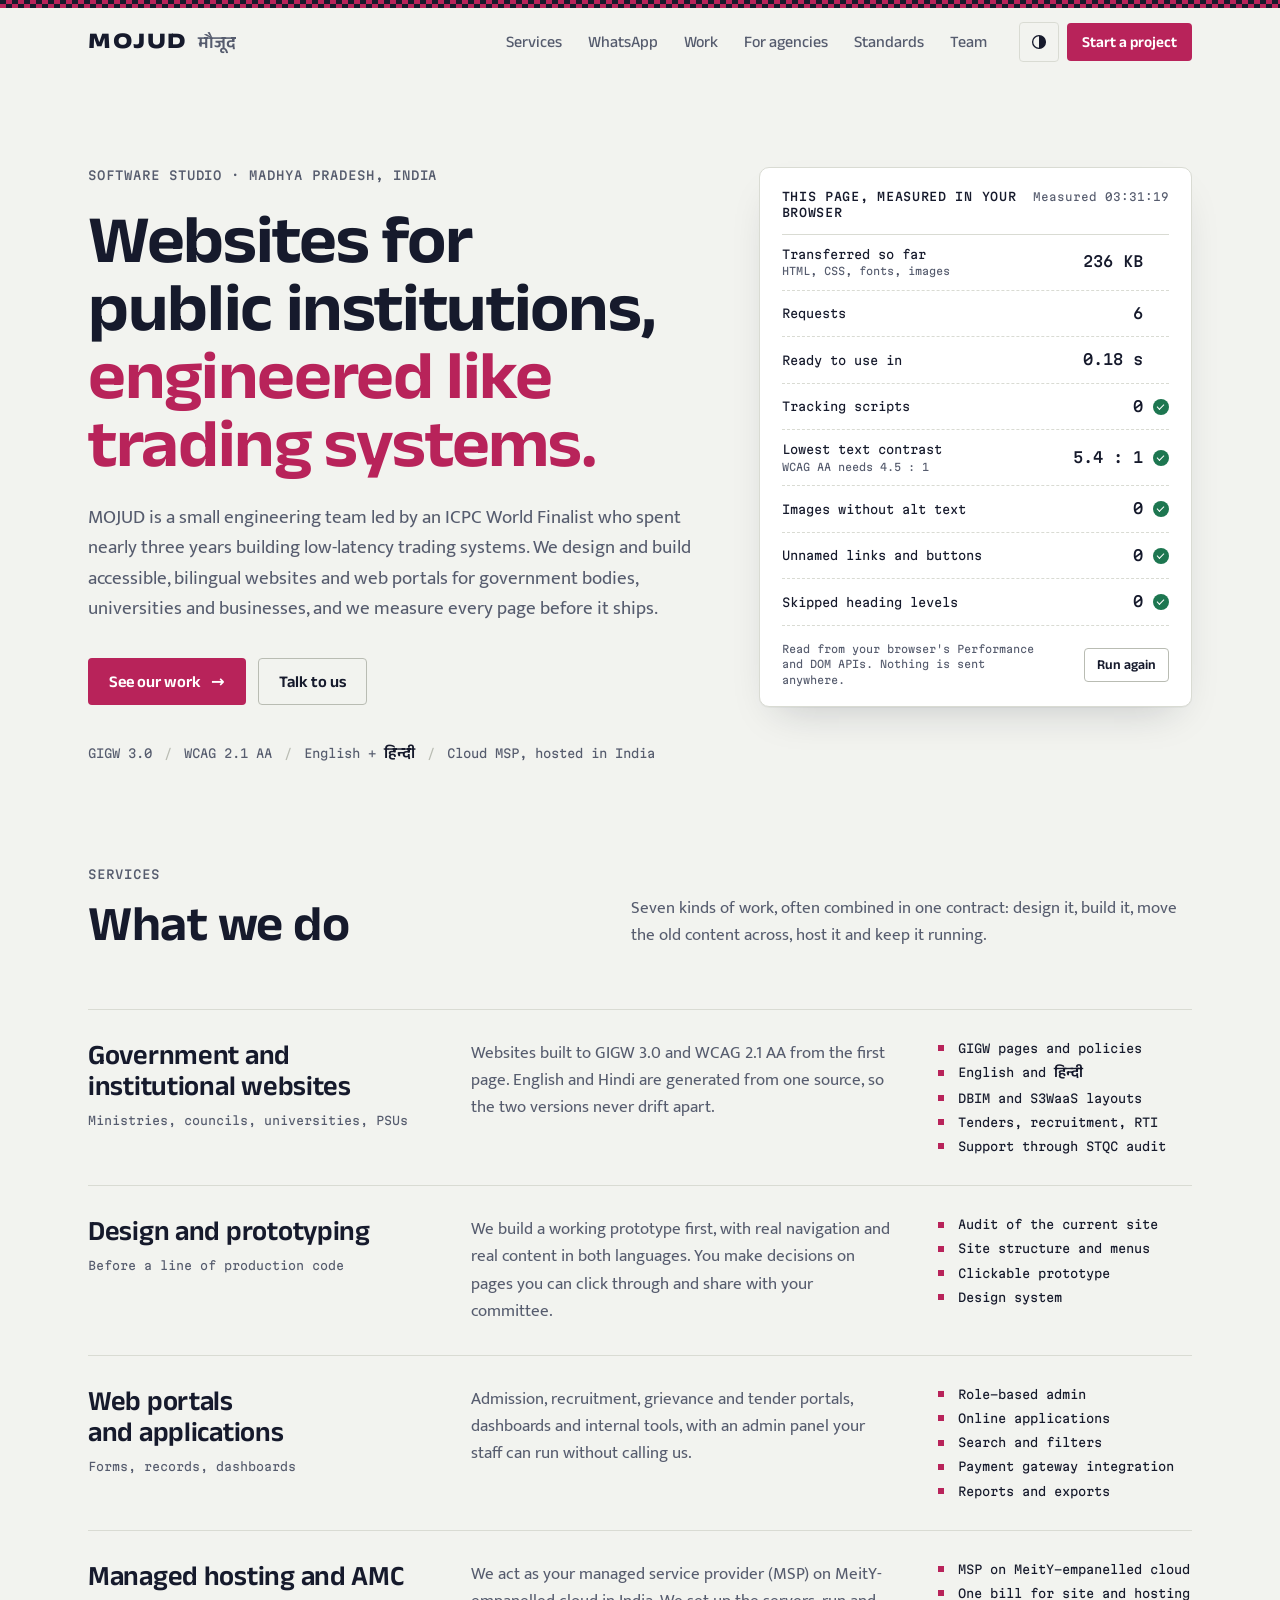
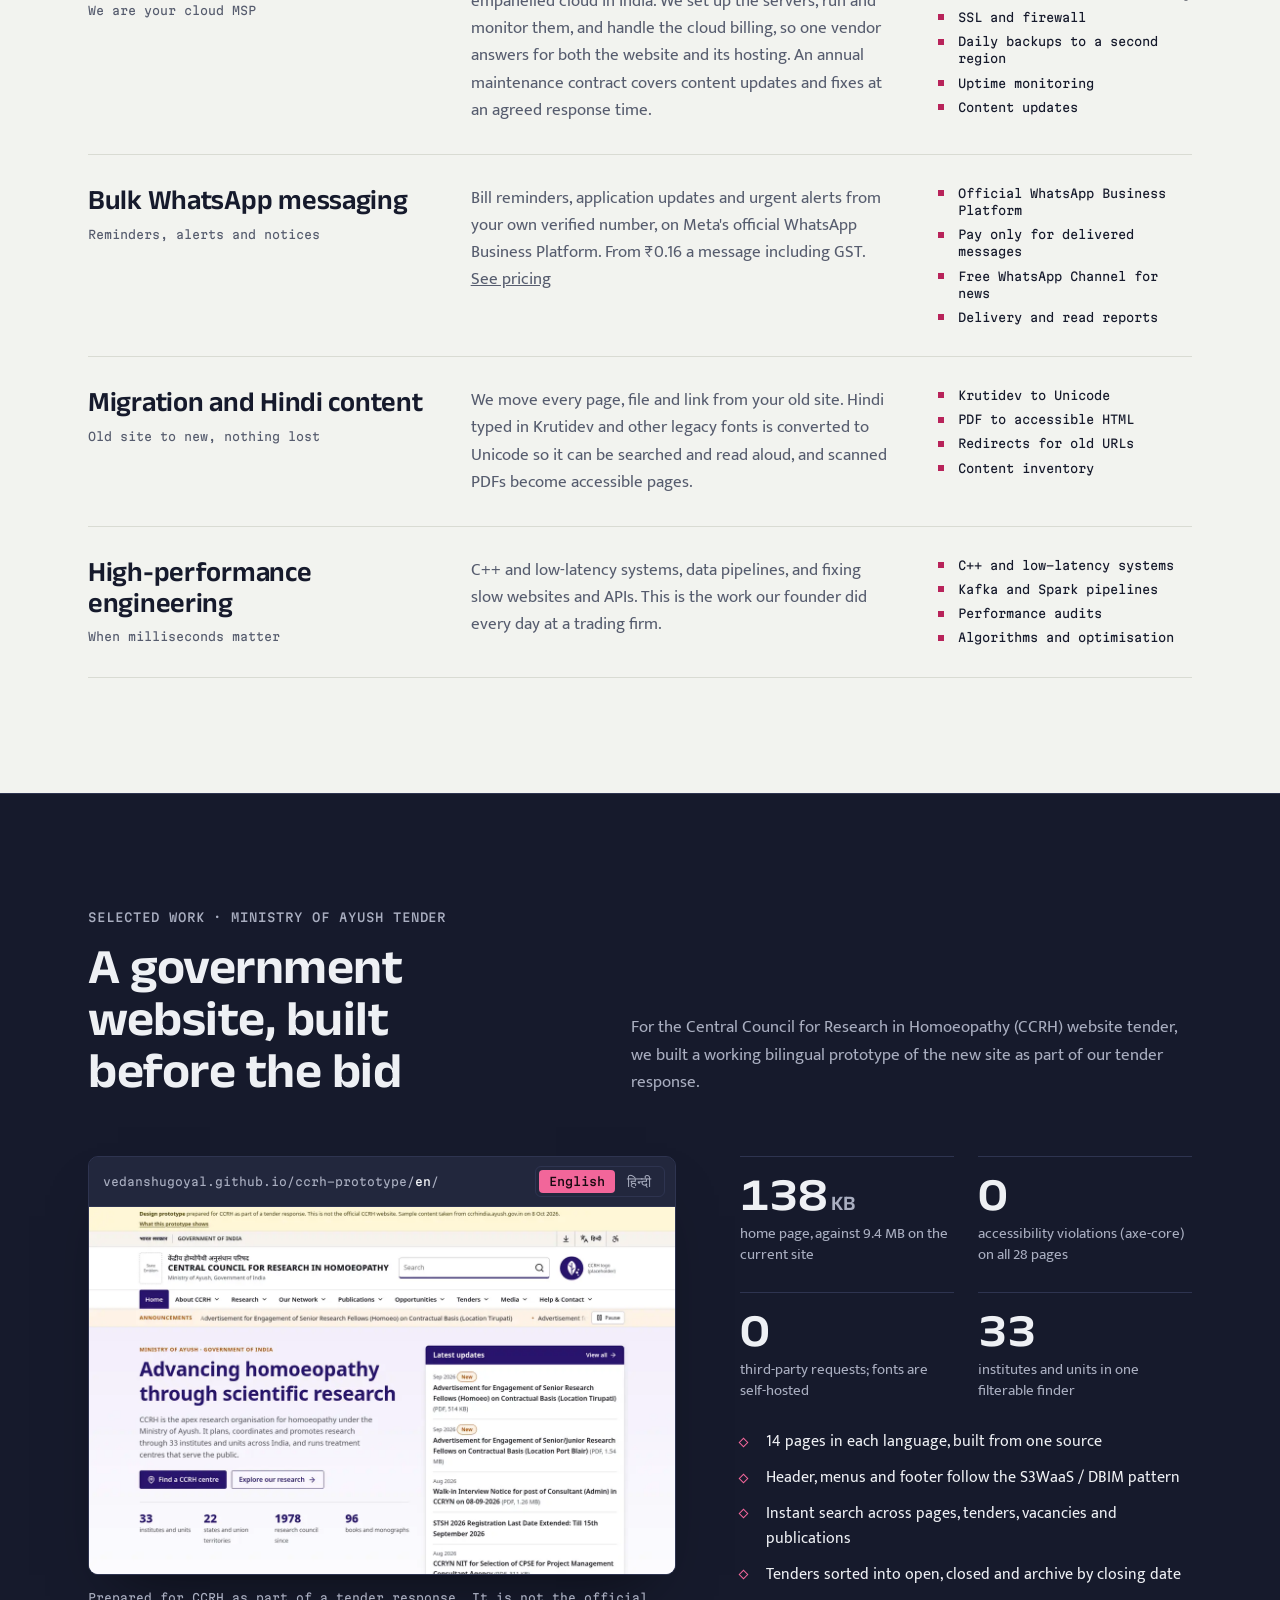
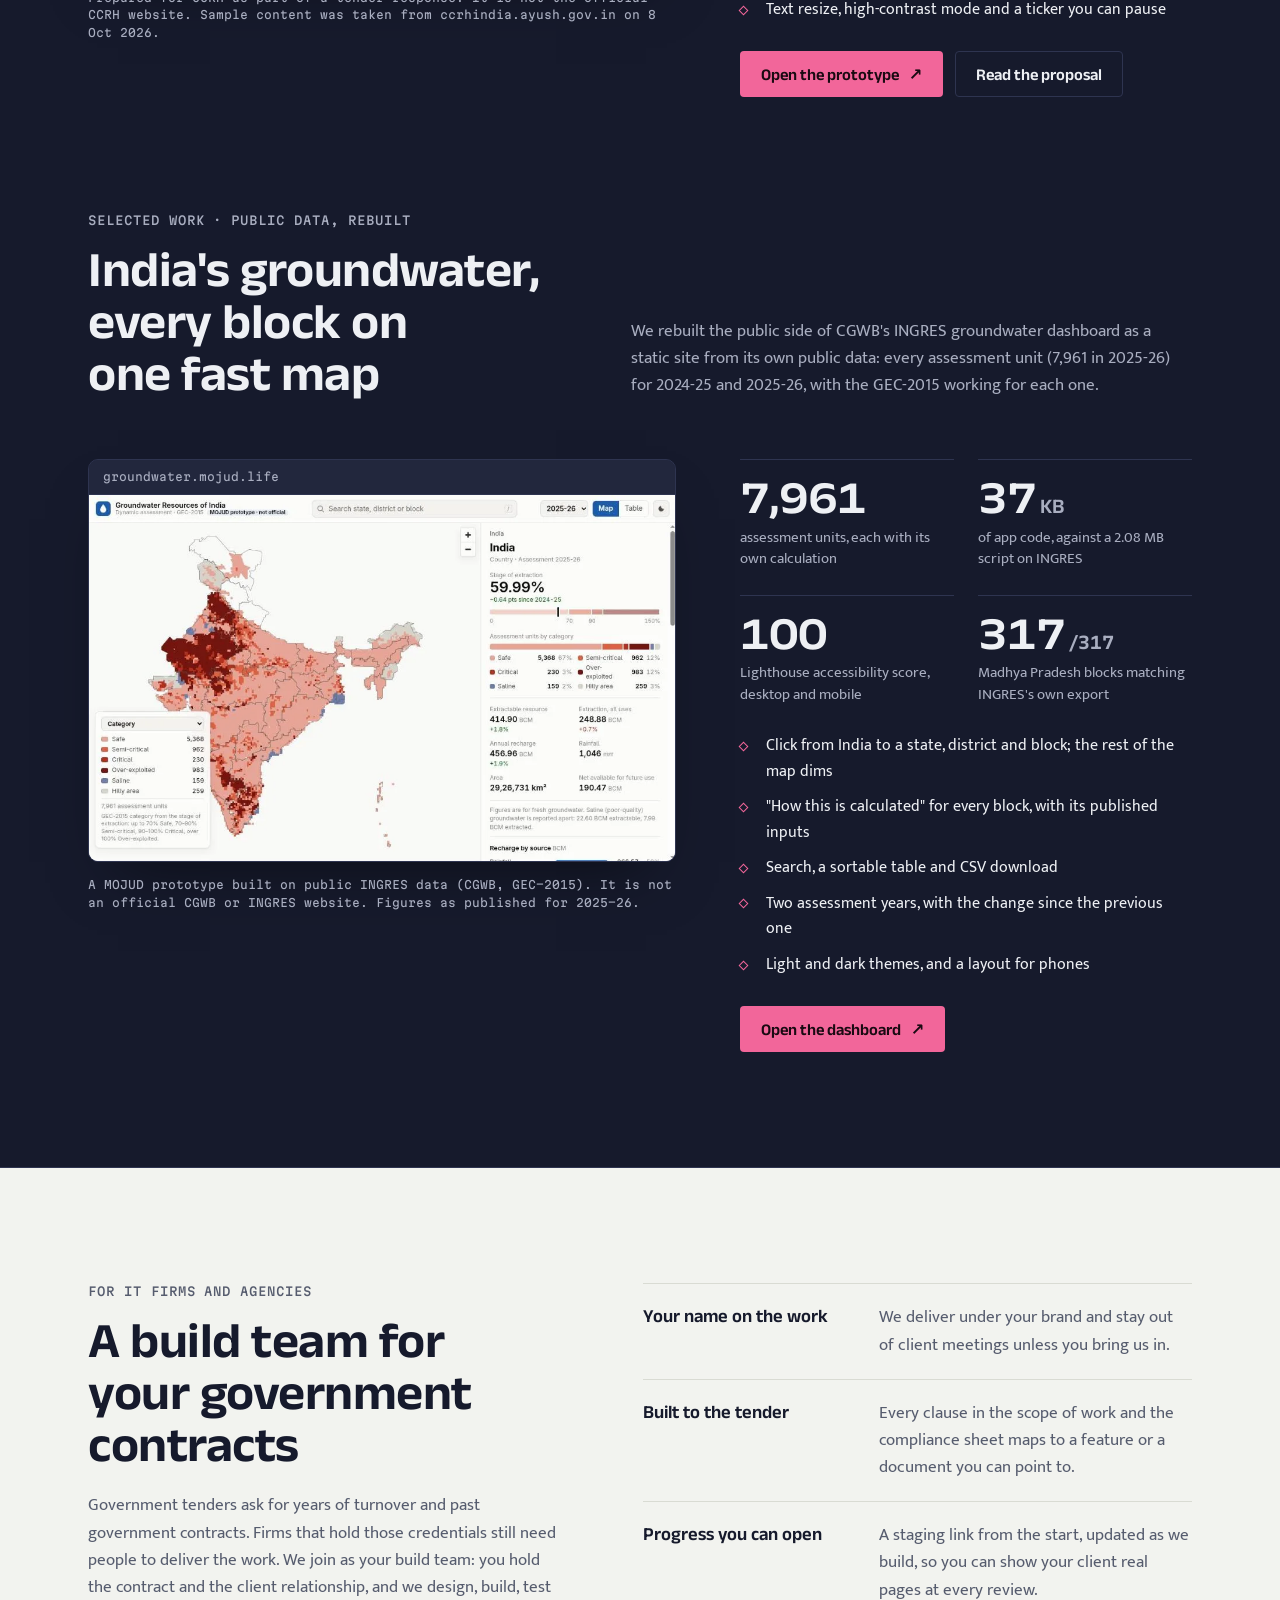
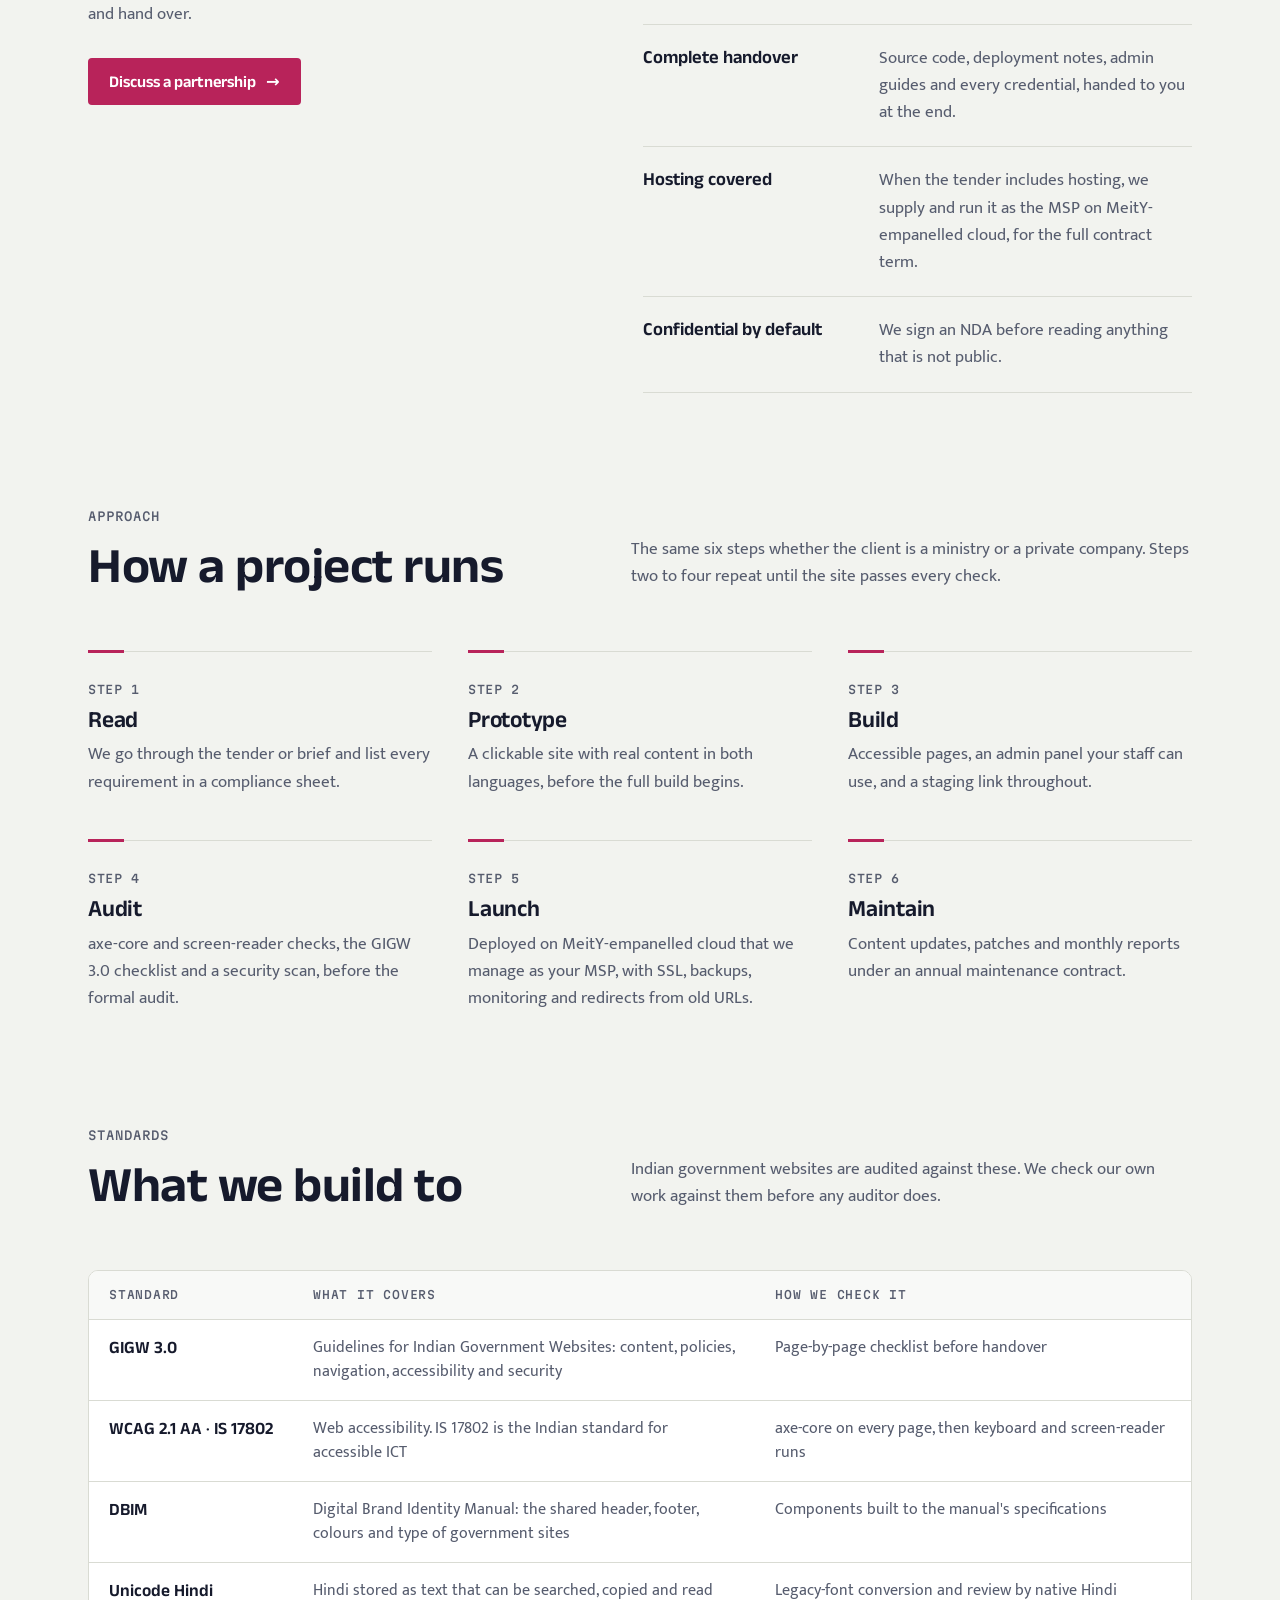
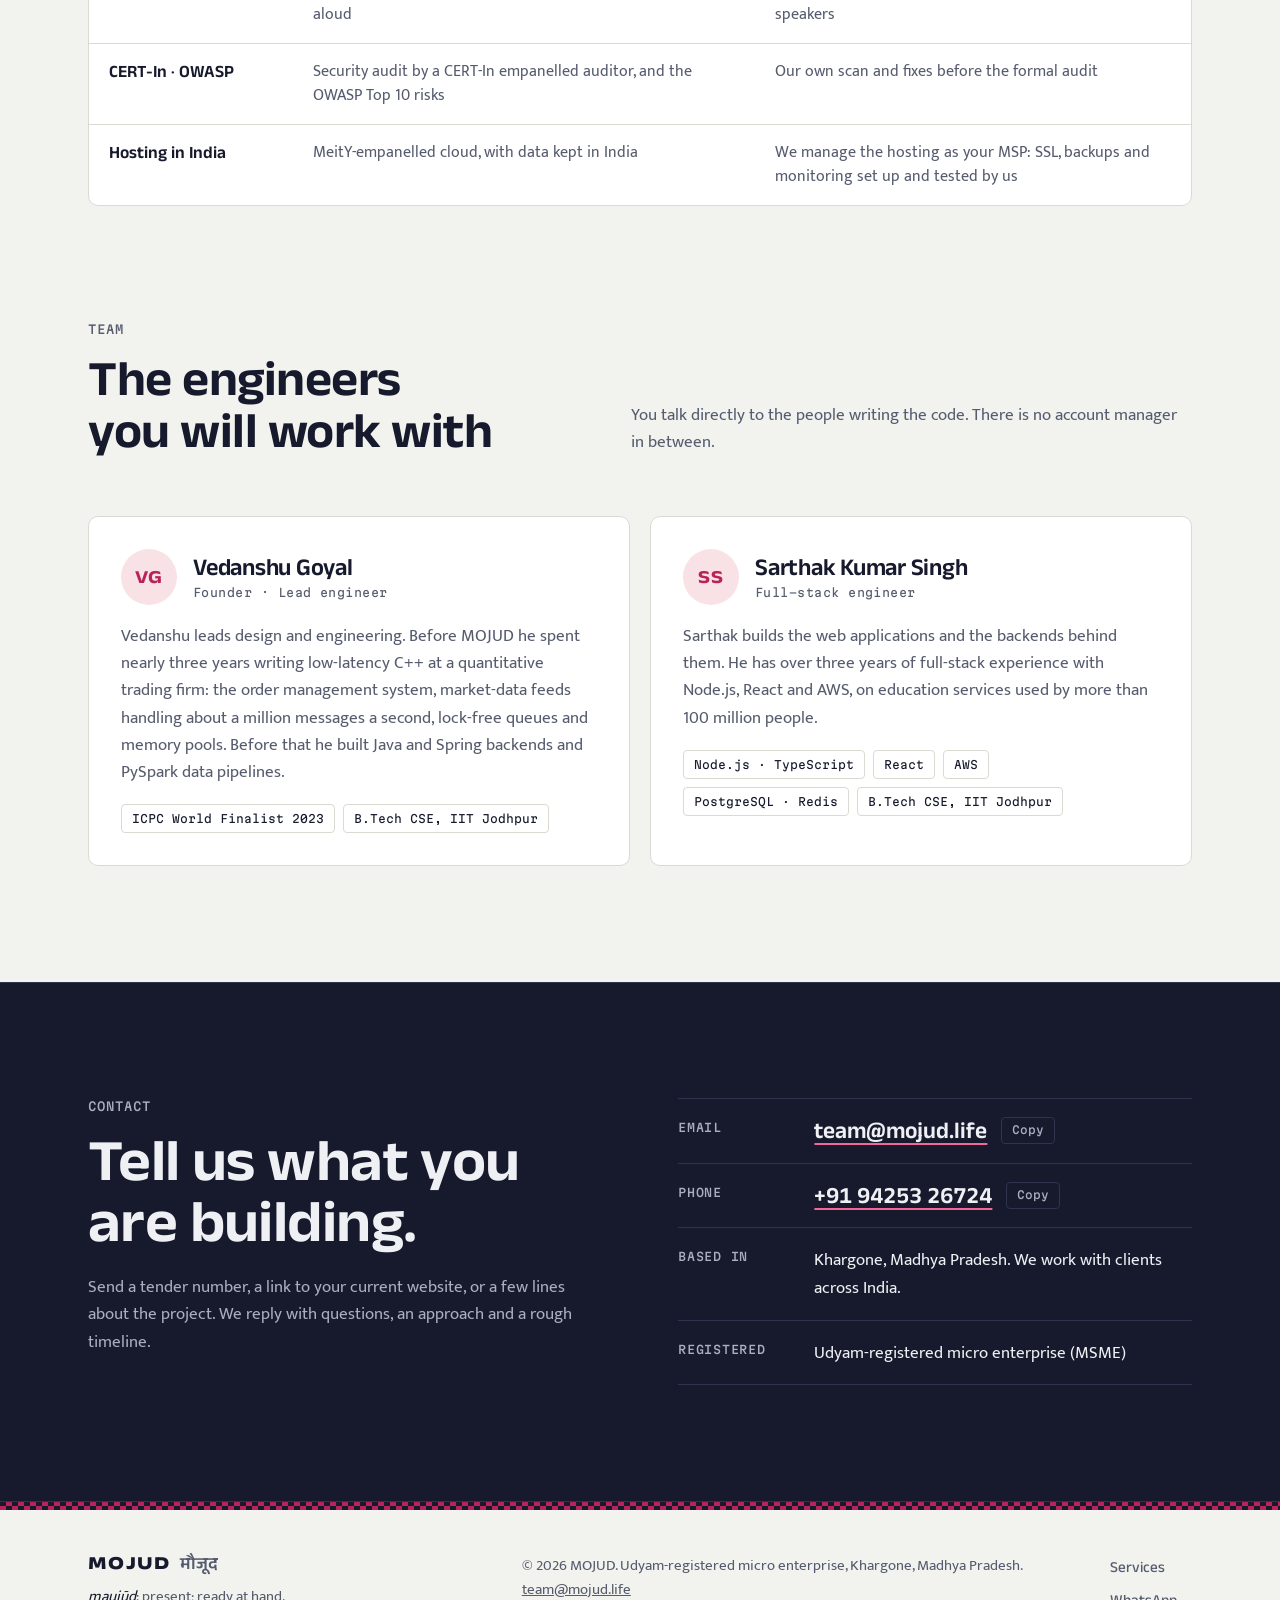
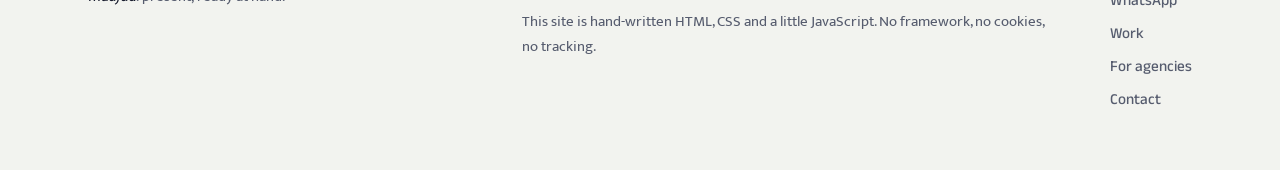
==== commit d650319a: "Update site (2026-10-12)" ====
--- a/index.html
+++ b/index.html
@@ -249,6 +249,9 @@
 
 /* Work band */
 .band { background: var(--band); color: var(--band-ink); border-block: 1px solid var(--band-line); }
+/* two dark bands in a row read as one: no divider between them */
+.band:has(+ .band) { border-bottom: 0; }
+.band + .band { border-top: 0; }
 .work-grid { display: grid; grid-template-columns: minmax(0, 1.3fr) minmax(0, 1fr); gap: clamp(32px, 5vw, 64px); align-items: start; }
 .frame { border: 1px solid var(--band-line); border-radius: 10px; overflow: hidden; background: var(--band-raise); box-shadow: 0 30px 60px -30px rgba(0, 0, 0, .55); }
 .frame-bar { display: flex; align-items: center; justify-content: space-between; gap: 12px; padding: 9px 10px 9px 14px; background: var(--band-raise); border-bottom: 1px solid var(--band-line); }
@@ -627,6 +630,49 @@
     </div>
   </section>
 
+  <section class="section band" id="work-groundwater" aria-labelledby="gw-title" style="padding-top: 0;">
+    <div class="wrap">
+      <div class="sec-head">
+        <div>
+          <p class="eyebrow">Selected work · Public data, rebuilt</p>
+          <h2 id="gw-title">India's groundwater, every block on one fast map</h2>
+        </div>
+        <p class="sec-intro">We rebuilt the public side of CGWB's INGRES groundwater dashboard as a static site from its own public data: every assessment unit (7,961 in 2025-26) for 2024-25 and 2025-26, with the GEC-2015 working for each one.</p>
+      </div>
+      <div class="work-grid">
+        <div>
+          <figure class="frame" style="margin: 0;">
+            <div class="frame-bar">
+              <span class="frame-url">groundwater.mojud.life</span>
+            </div>
+            <div class="frame-shot">
+              <img class="is-on" src="assets/groundwater.webp" width="1200" height="750" loading="lazy" alt="Groundwater dashboard prototype: a map of India with assessment units shaded from Safe to Over-exploited, a legend with unit counts, and a panel for India showing a 59.99% stage of extraction, 414.90 BCM extractable resource and 248.88 BCM extraction.">
+            </div>
+          </figure>
+          <p class="frame-cap">A MOJUD prototype built on public INGRES data (CGWB, GEC-2015). It is not an official CGWB or INGRES website. Figures as published for 2025-26.</p>
+        </div>
+        <div class="work-facts">
+          <dl class="stats">
+            <div><dt>assessment units, each with its own calculation</dt><dd>7,961</dd></div>
+            <div><dt>of app code, against a 2.08 MB script on INGRES</dt><dd>37<span>KB</span></dd></div>
+            <div><dt>Lighthouse accessibility score, desktop and mobile</dt><dd>100</dd></div>
+            <div><dt>Madhya Pradesh blocks matching INGRES's own export</dt><dd>317<span>/317</span></dd></div>
+          </dl>
+          <ul class="feat">
+            <li>Click from India to a state, district and block; the rest of the map dims</li>
+            <li>"How this is calculated" for every block, with its published inputs</li>
+            <li>Search, a sortable table and CSV download</li>
+            <li>Two assessment years, with the change since the previous one</li>
+            <li>Light and dark themes, and a layout for phones</li>
+          </ul>
+          <div class="work-links">
+            <a class="btn btn-accent" href="https://groundwater.mojud.life/" target="_blank" rel="noopener">Open the dashboard <span class="arr" aria-hidden="true">↗</span></a>
+          </div>
+        </div>
+      </div>
+    </div>
+  </section>
+
   <section class="section wrap" id="partners" aria-labelledby="partners-title">
     <div class="partner">
       <div>
@@ -819,8 +865,8 @@
   });
 
   /* Prototype language switch */
-  var segBtns = document.querySelectorAll('.seg button');
-  var shots = document.querySelectorAll('.frame-shot img');
+  var segBtns = document.querySelectorAll('#work .seg button');
+  var shots = document.querySelectorAll('#work .frame-shot img');
   segBtns.forEach(function (btn) {
     btn.addEventListener('click', function () {
       var lang = btn.getAttribute('data-lang');
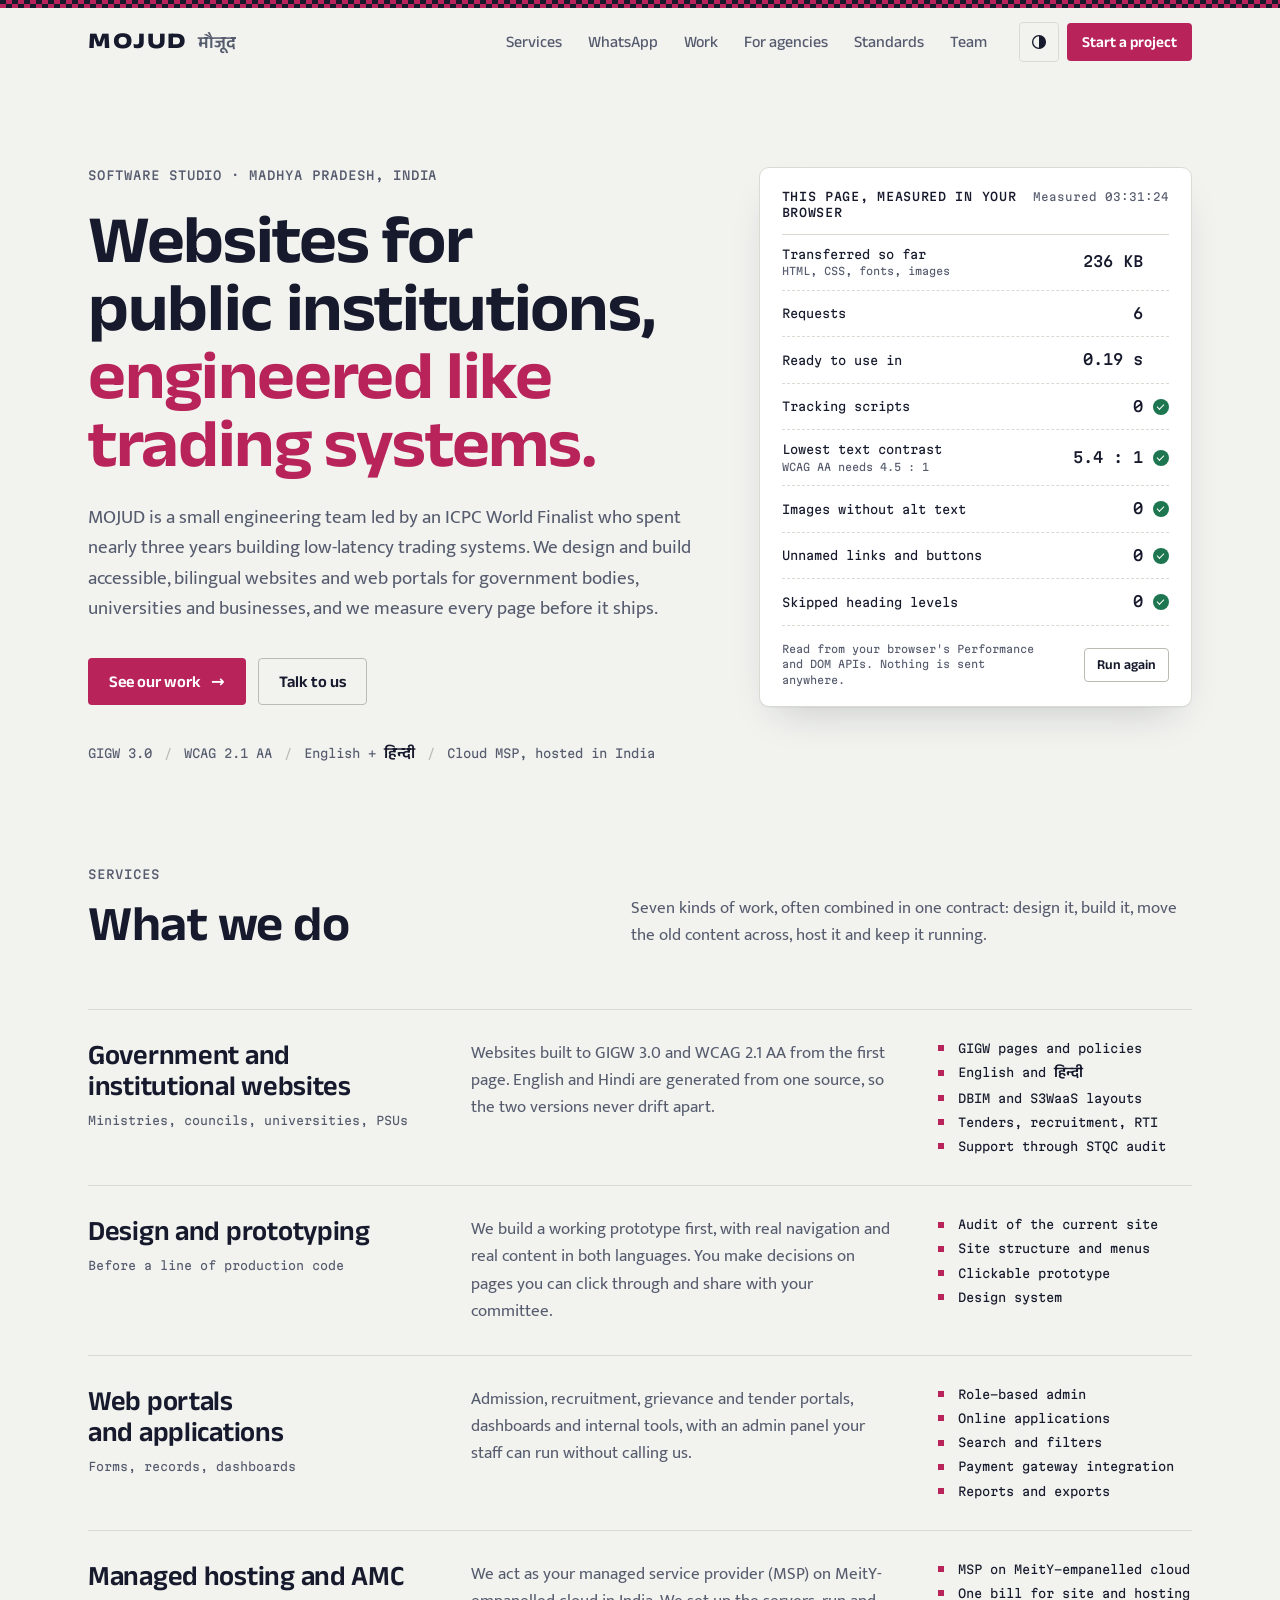
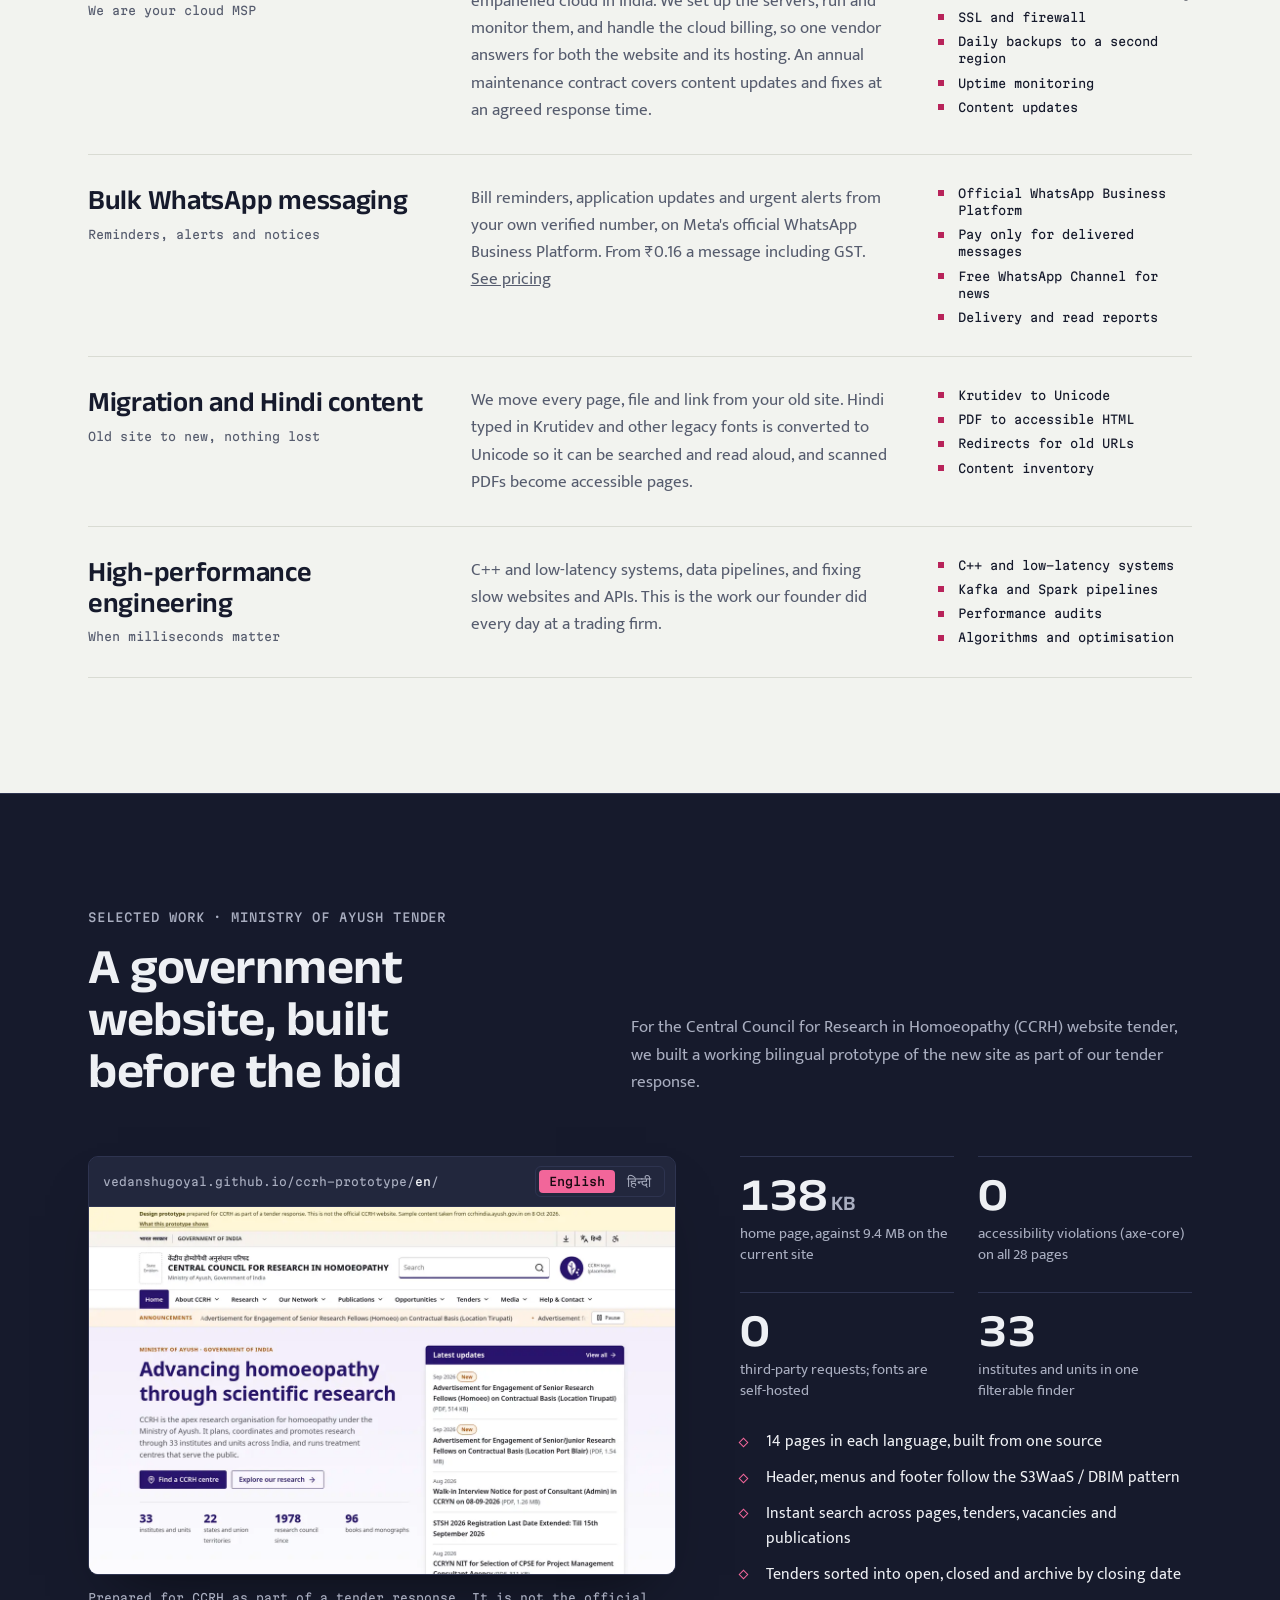
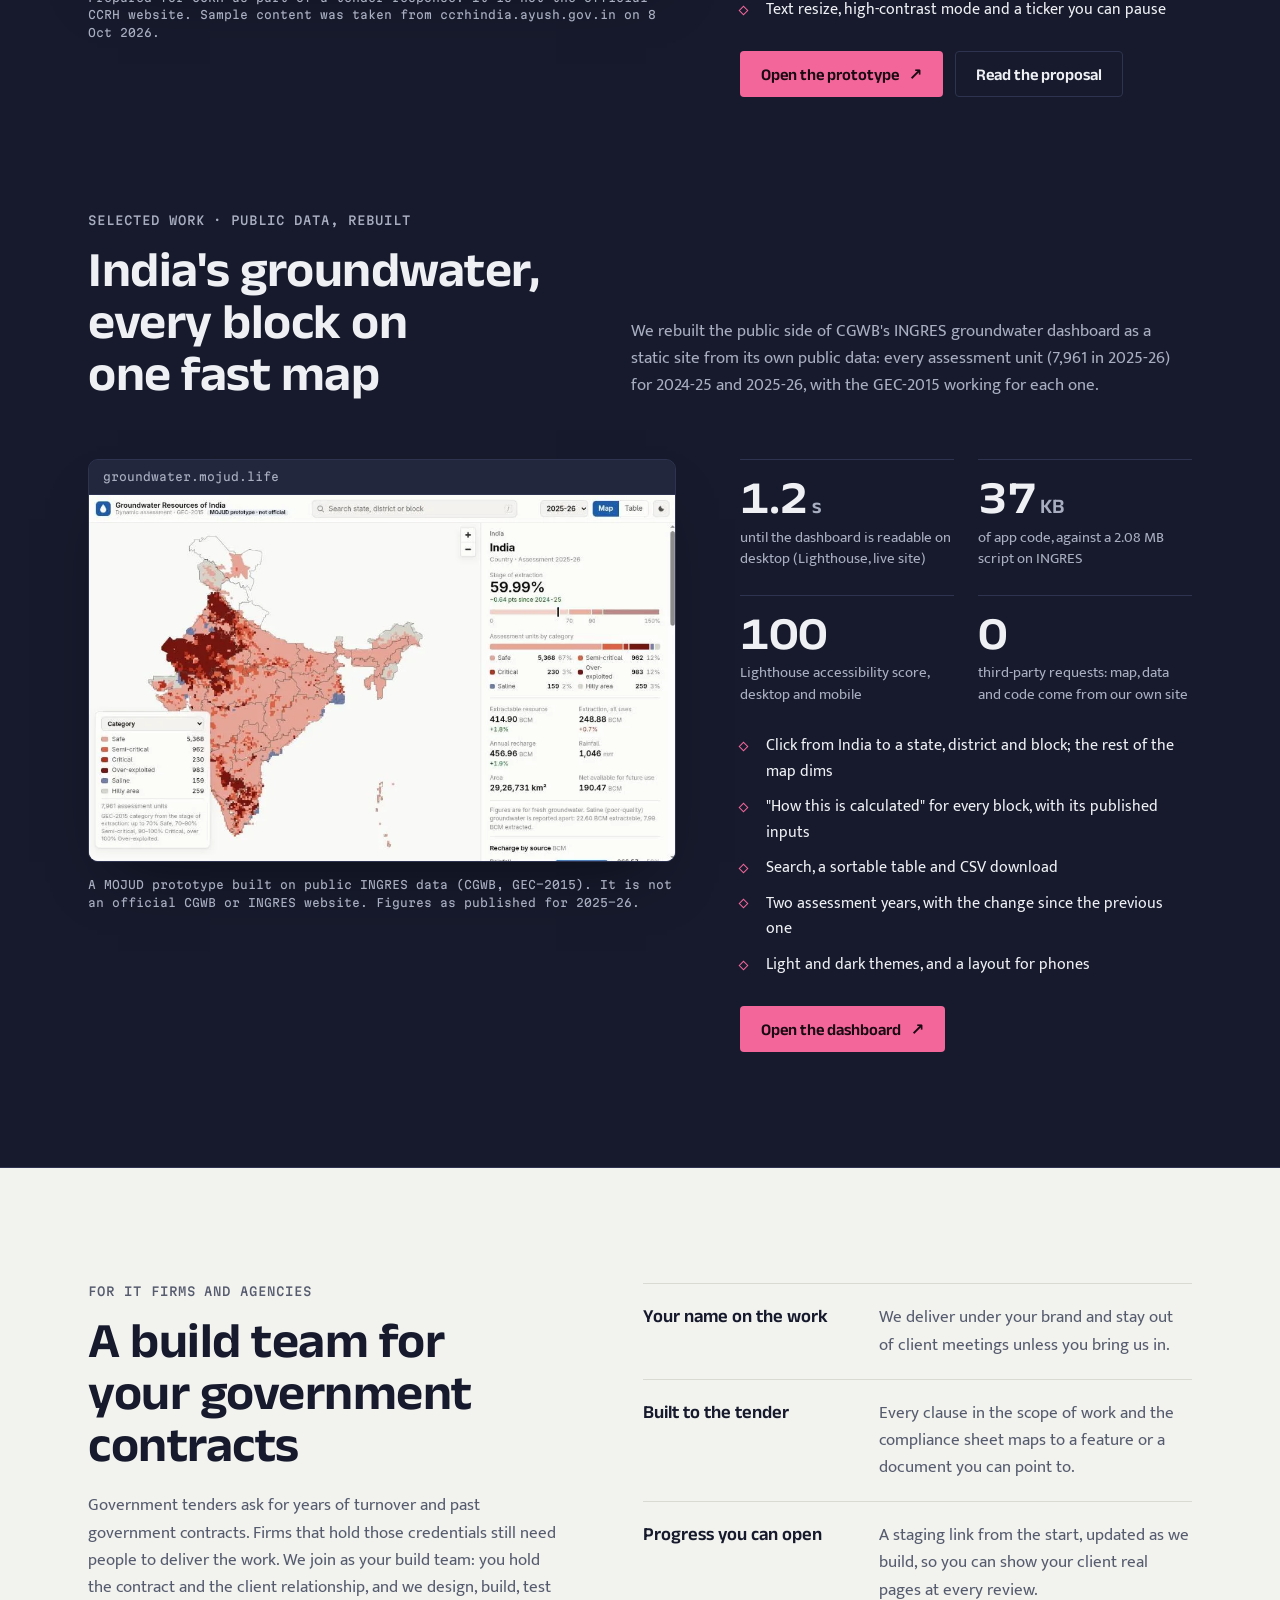
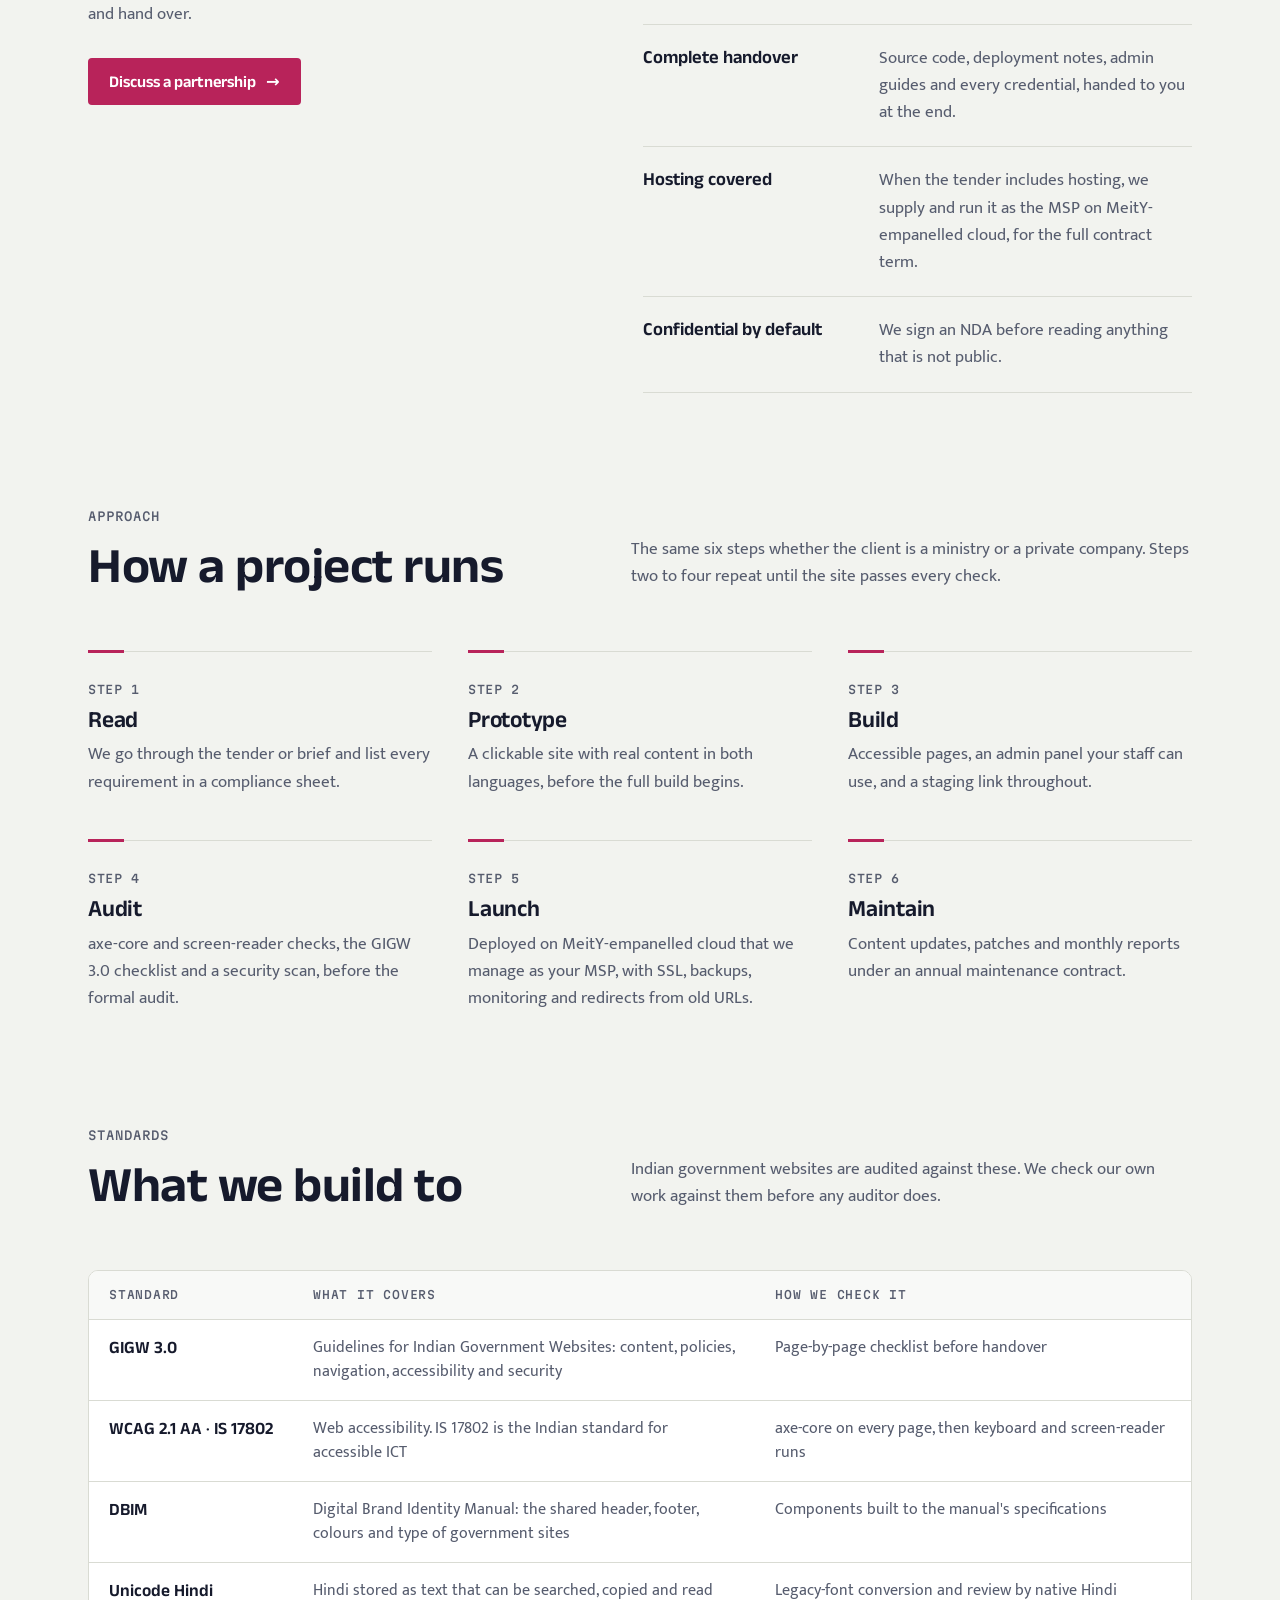
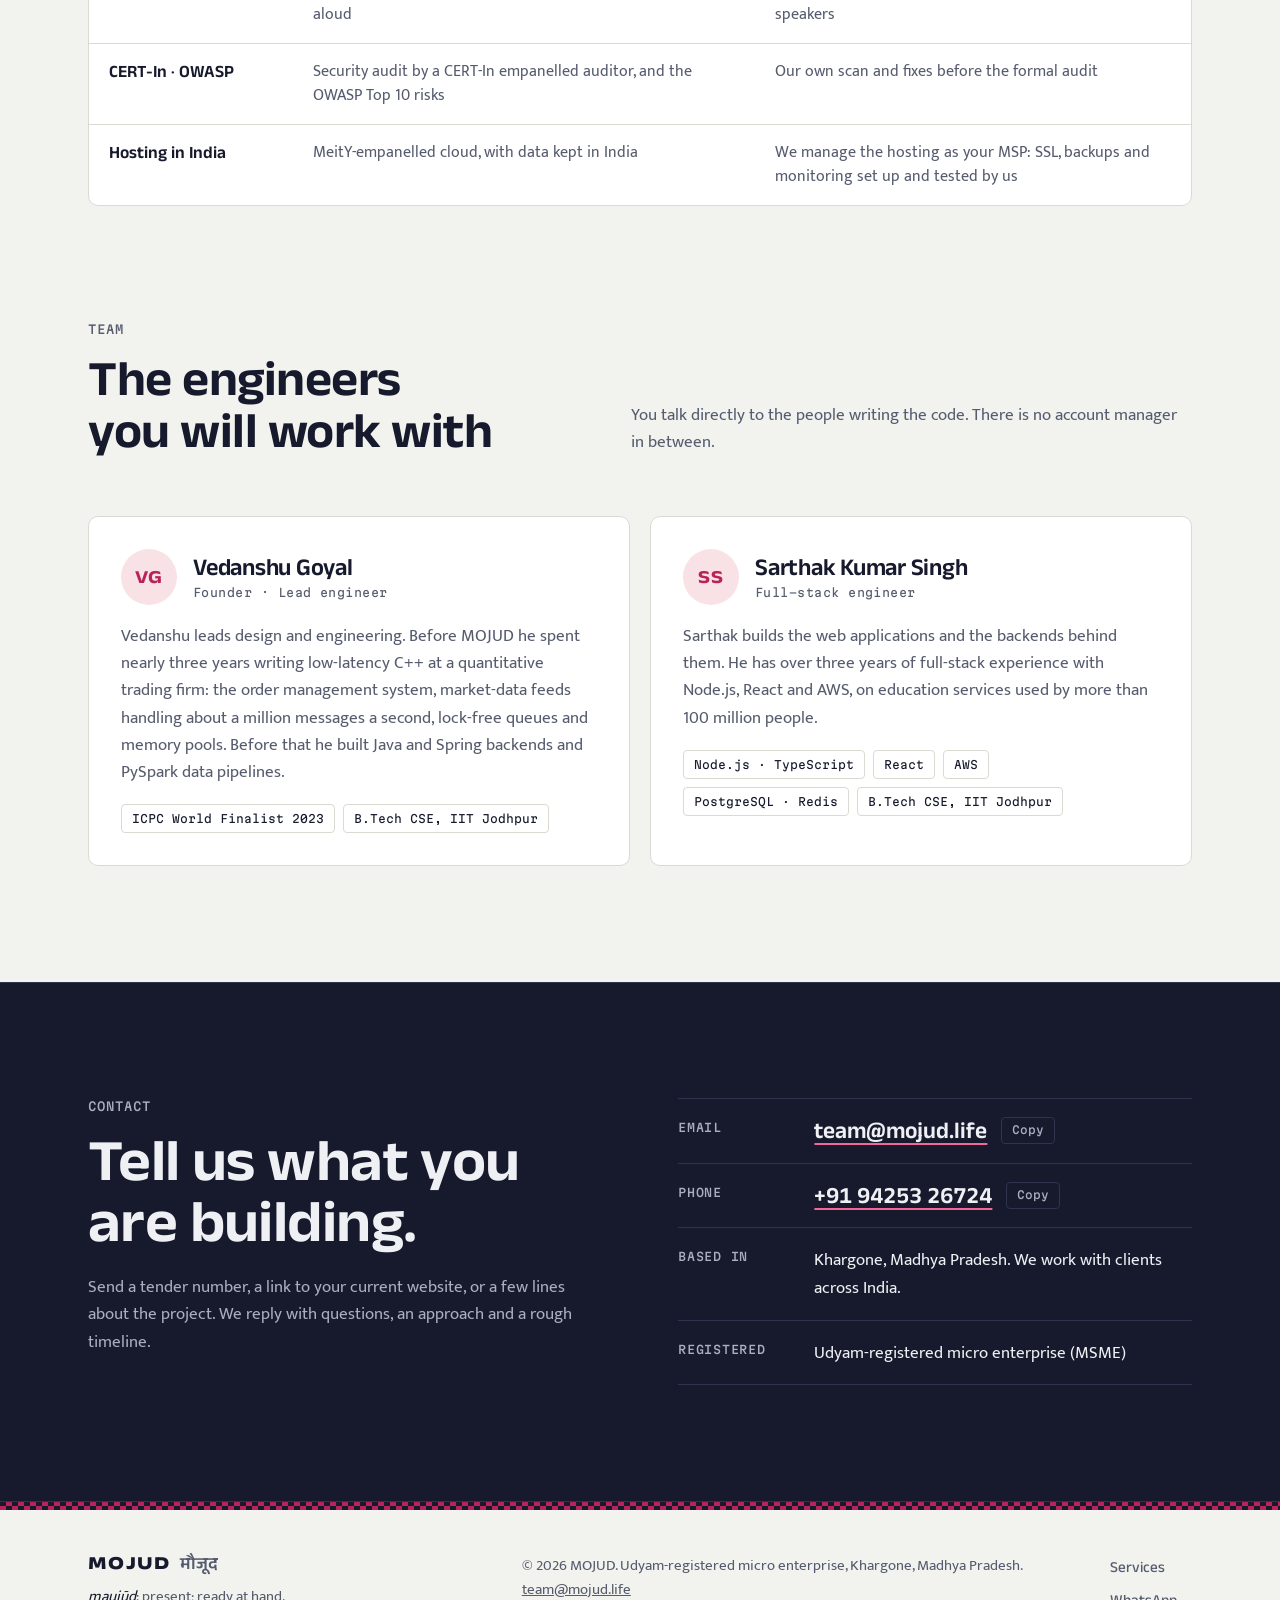
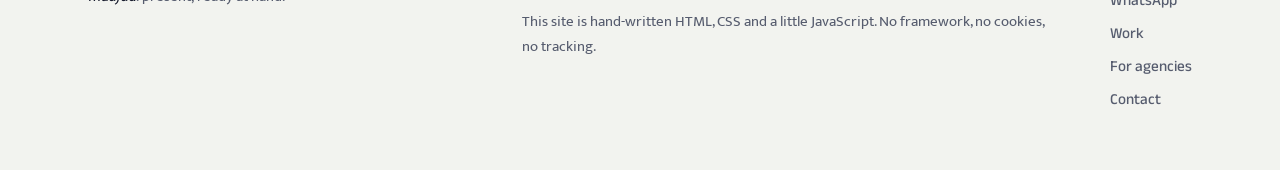
==== commit 8f3e5977: "Update site (2026-10-12)" ====
--- a/index.html
+++ b/index.html
@@ -653,10 +653,10 @@
         </div>
         <div class="work-facts">
           <dl class="stats">
-            <div><dt>assessment units, each with its own calculation</dt><dd>7,961</dd></div>
+            <div><dt>until the dashboard is readable on desktop (Lighthouse, live site)</dt><dd>1.2<span>s</span></dd></div>
             <div><dt>of app code, against a 2.08 MB script on INGRES</dt><dd>37<span>KB</span></dd></div>
             <div><dt>Lighthouse accessibility score, desktop and mobile</dt><dd>100</dd></div>
-            <div><dt>Madhya Pradesh blocks matching INGRES's own export</dt><dd>317<span>/317</span></dd></div>
+            <div><dt>third-party requests: map, data and code come from our own site</dt><dd>0</dd></div>
           </dl>
           <ul class="feat">
             <li>Click from India to a state, district and block; the rest of the map dims</li>
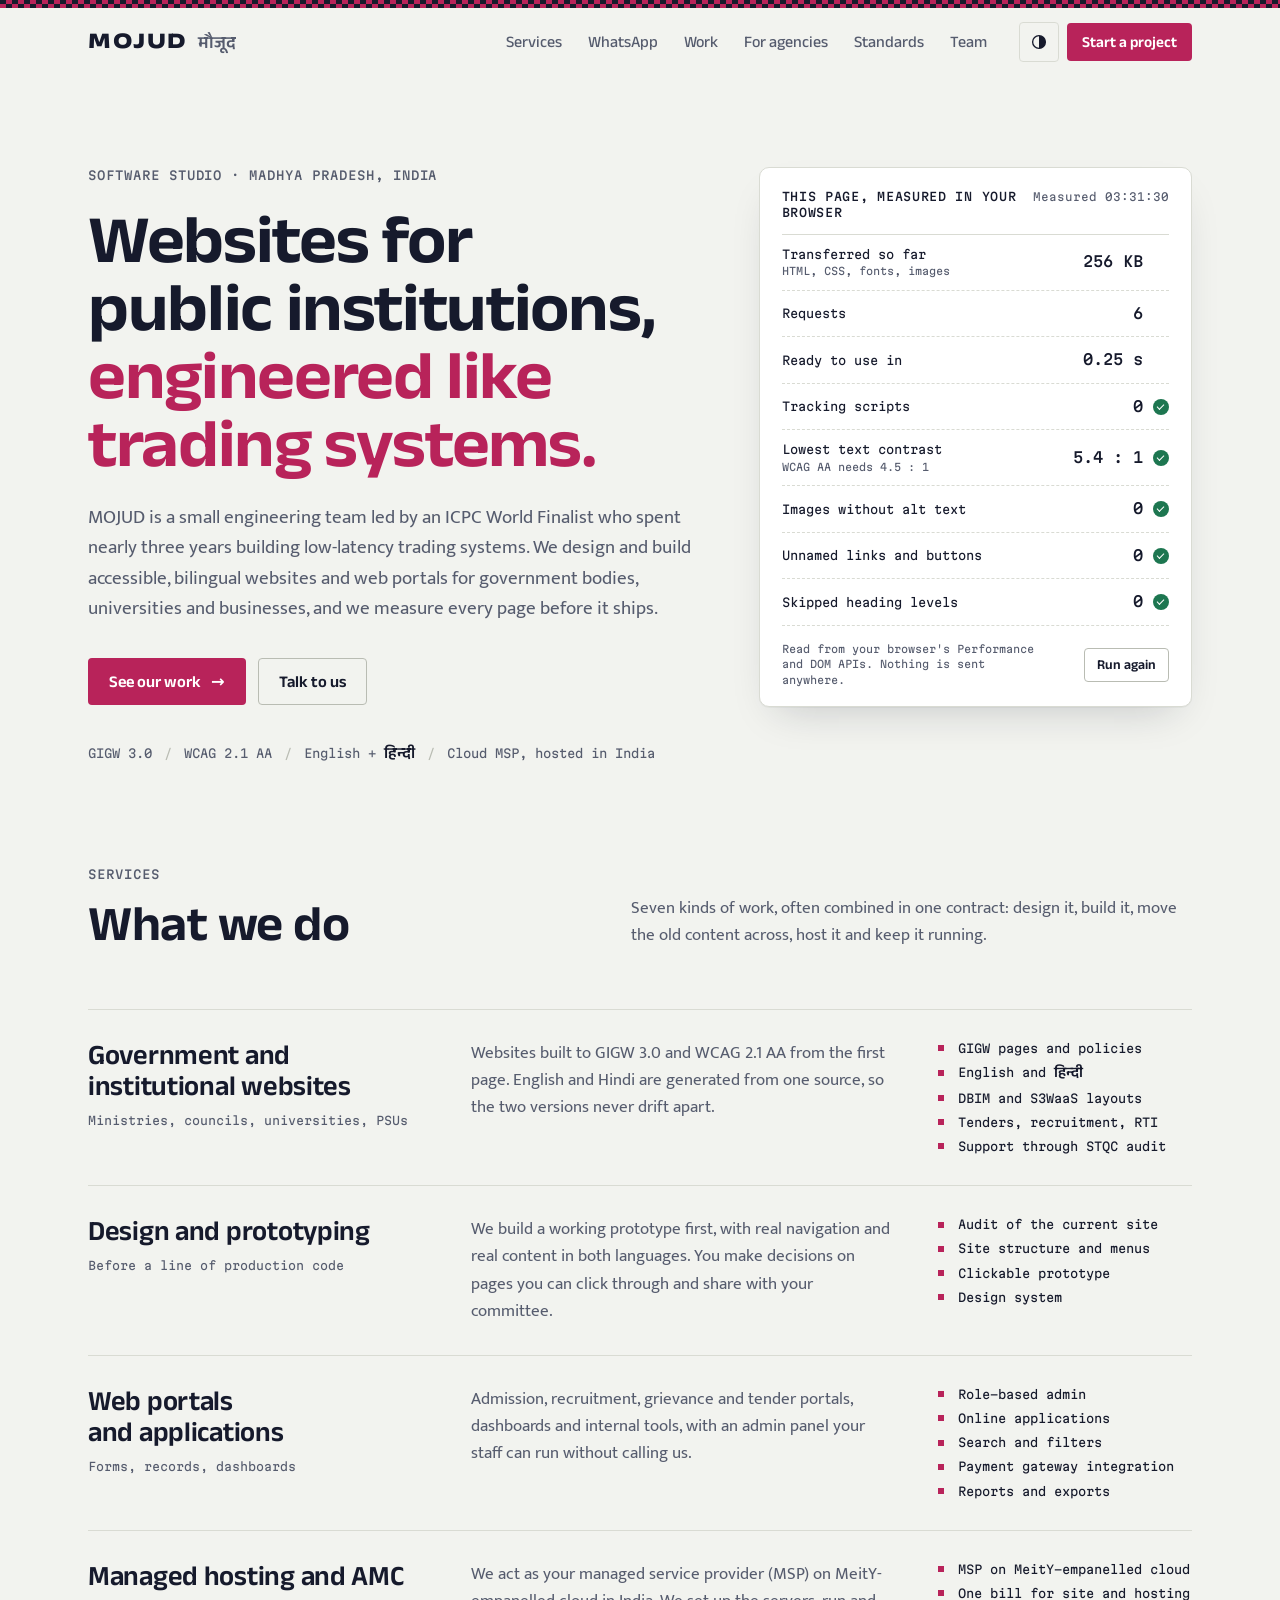
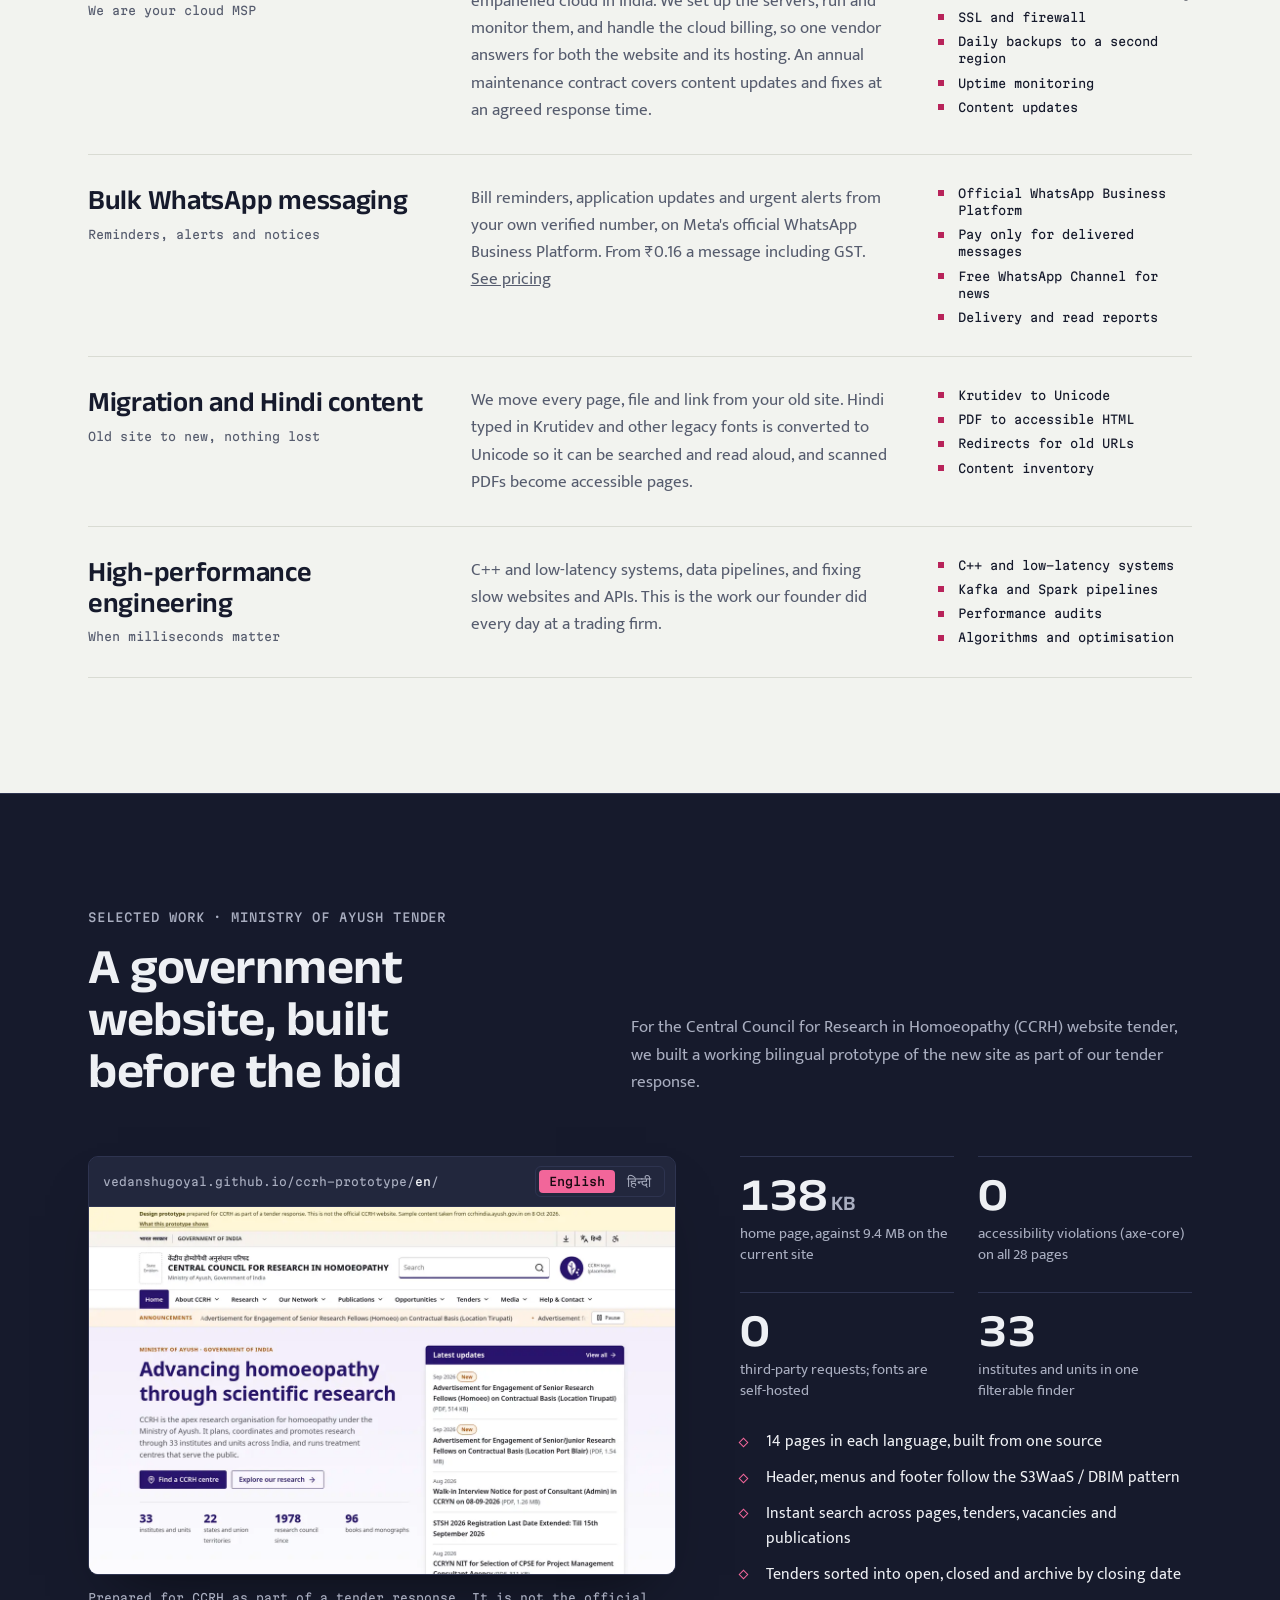
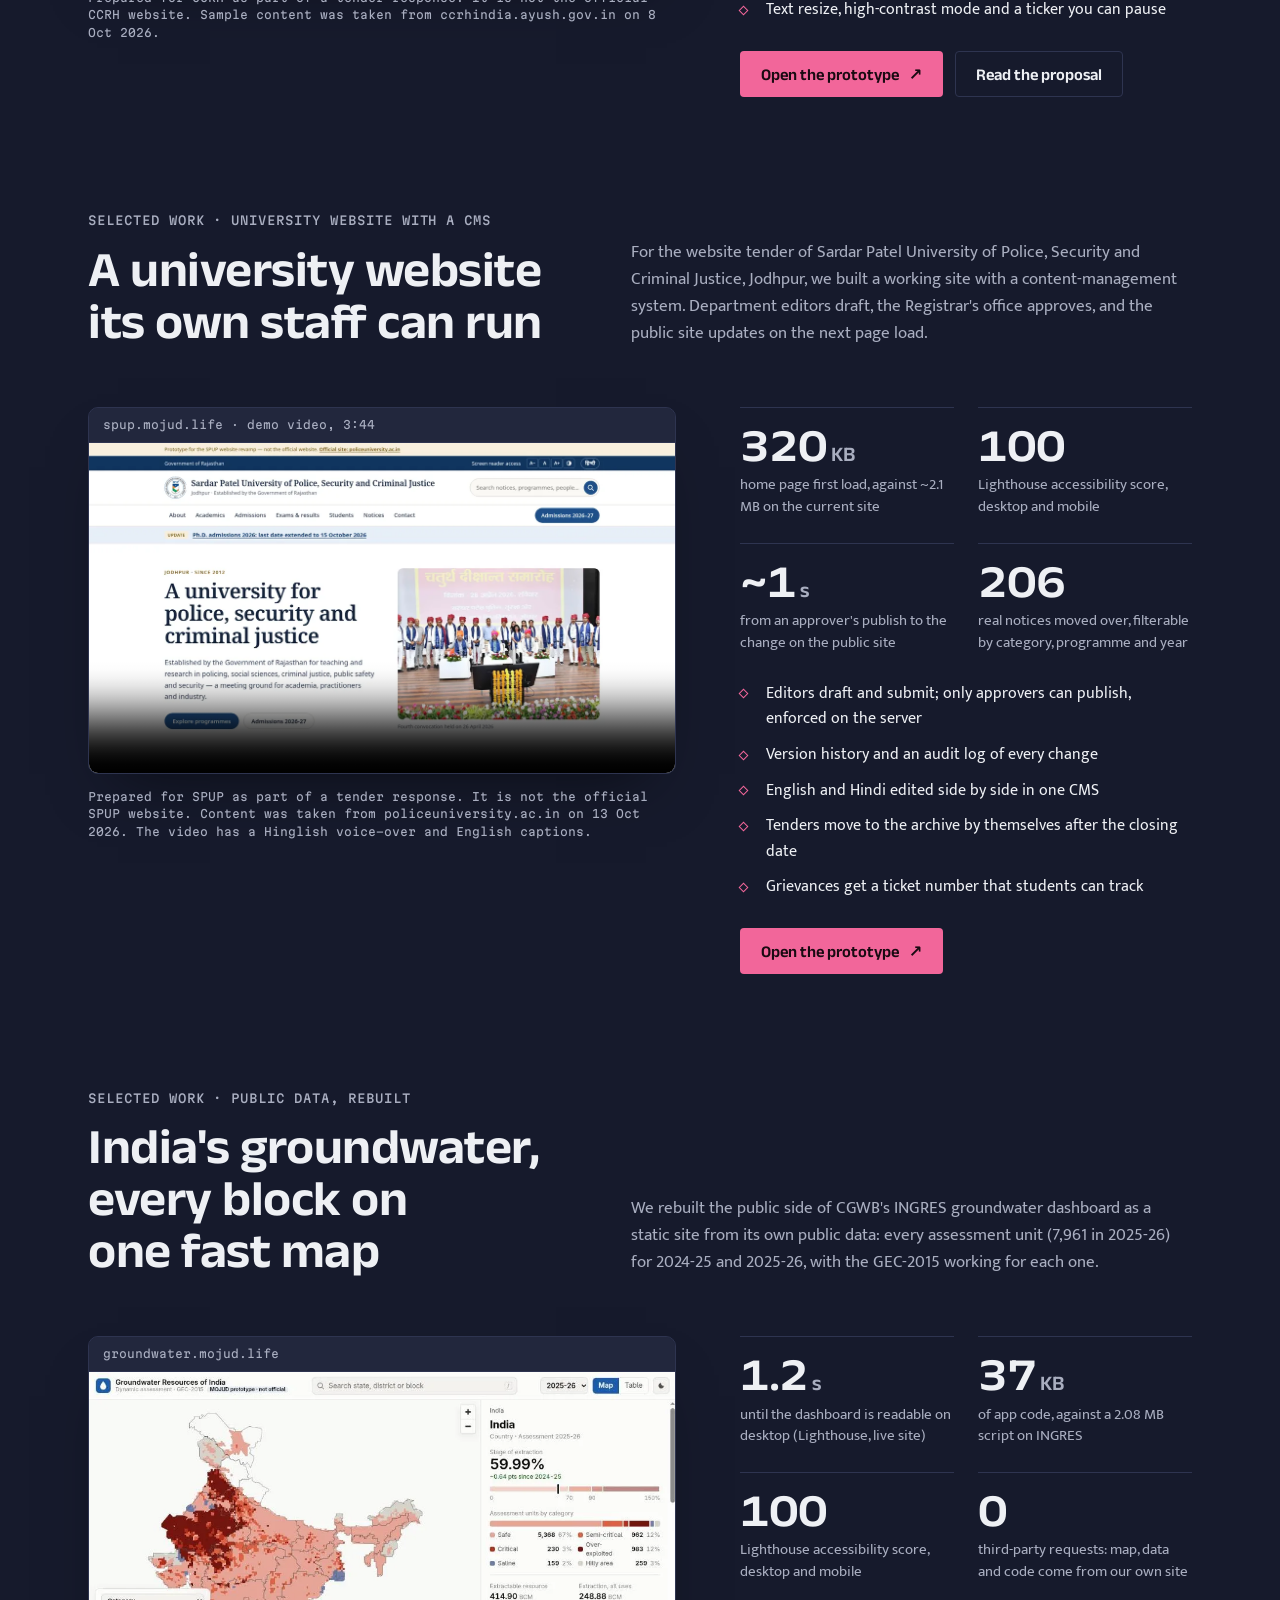
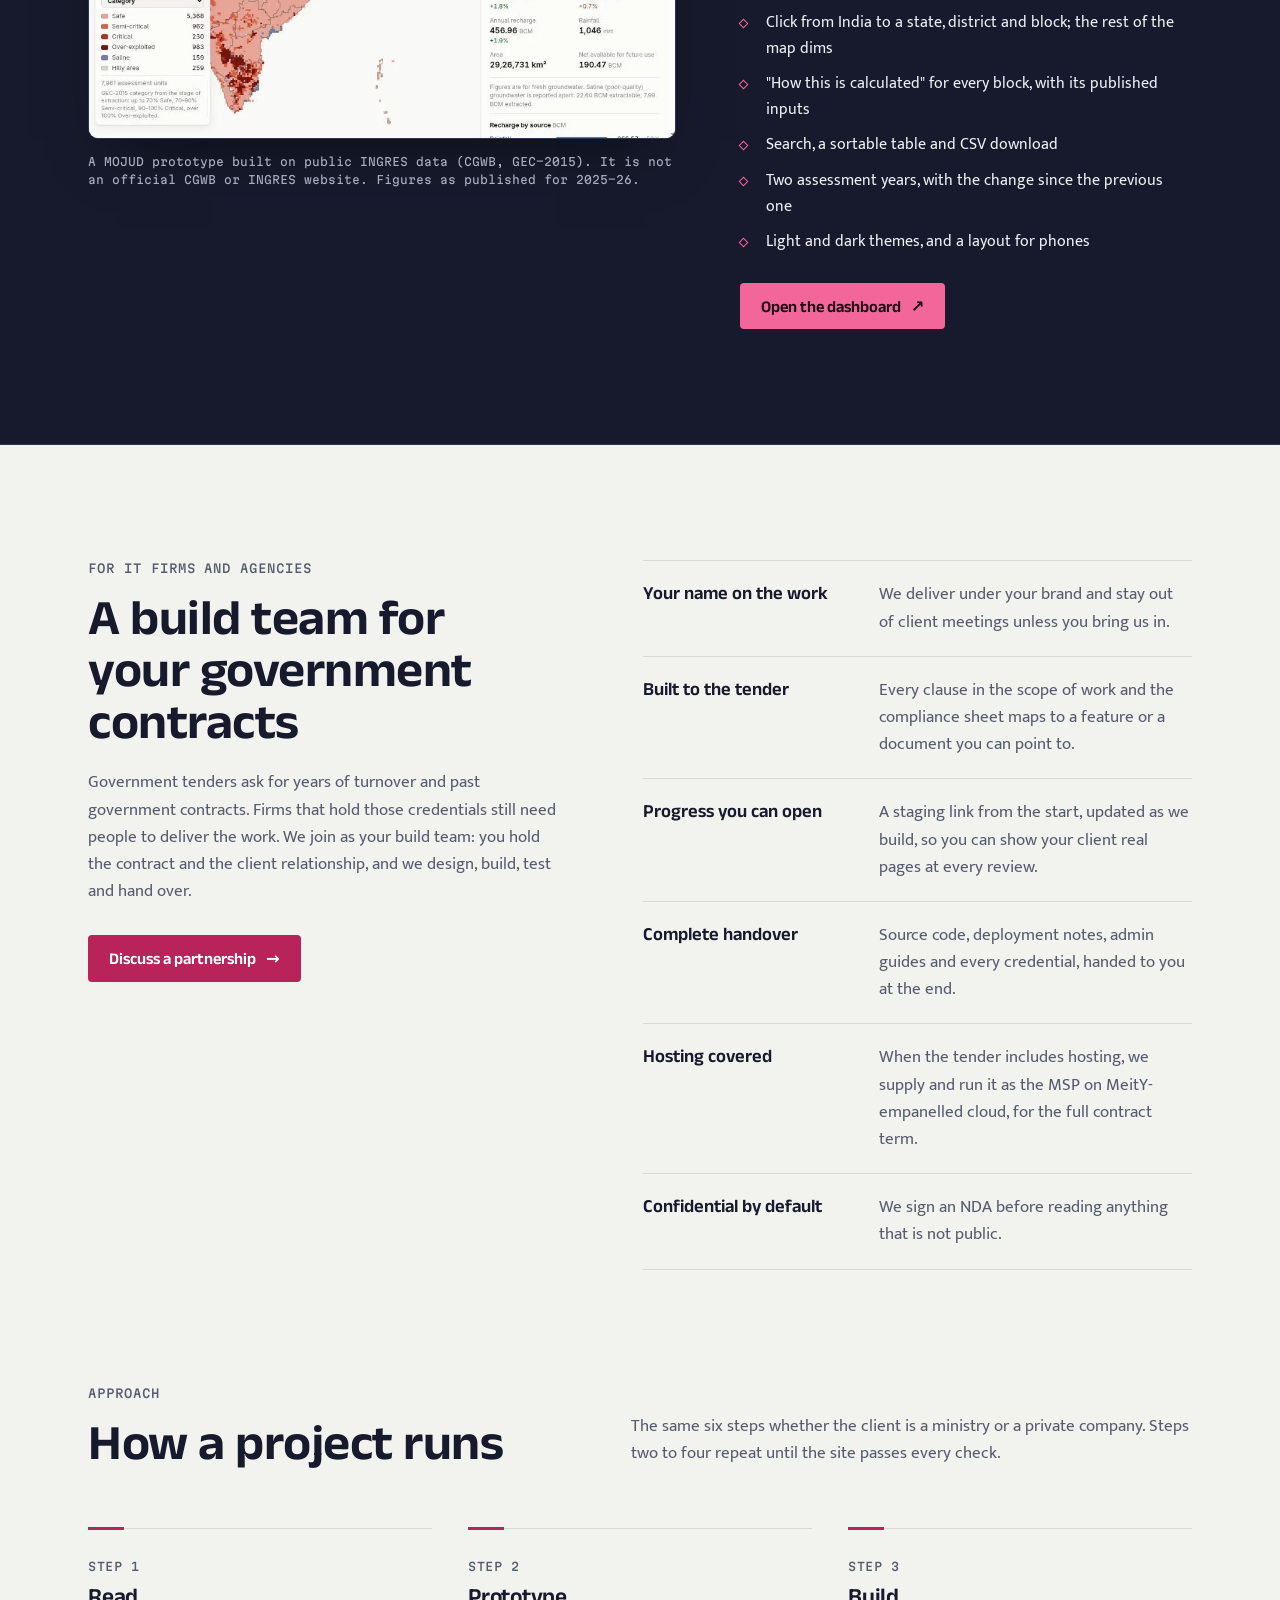
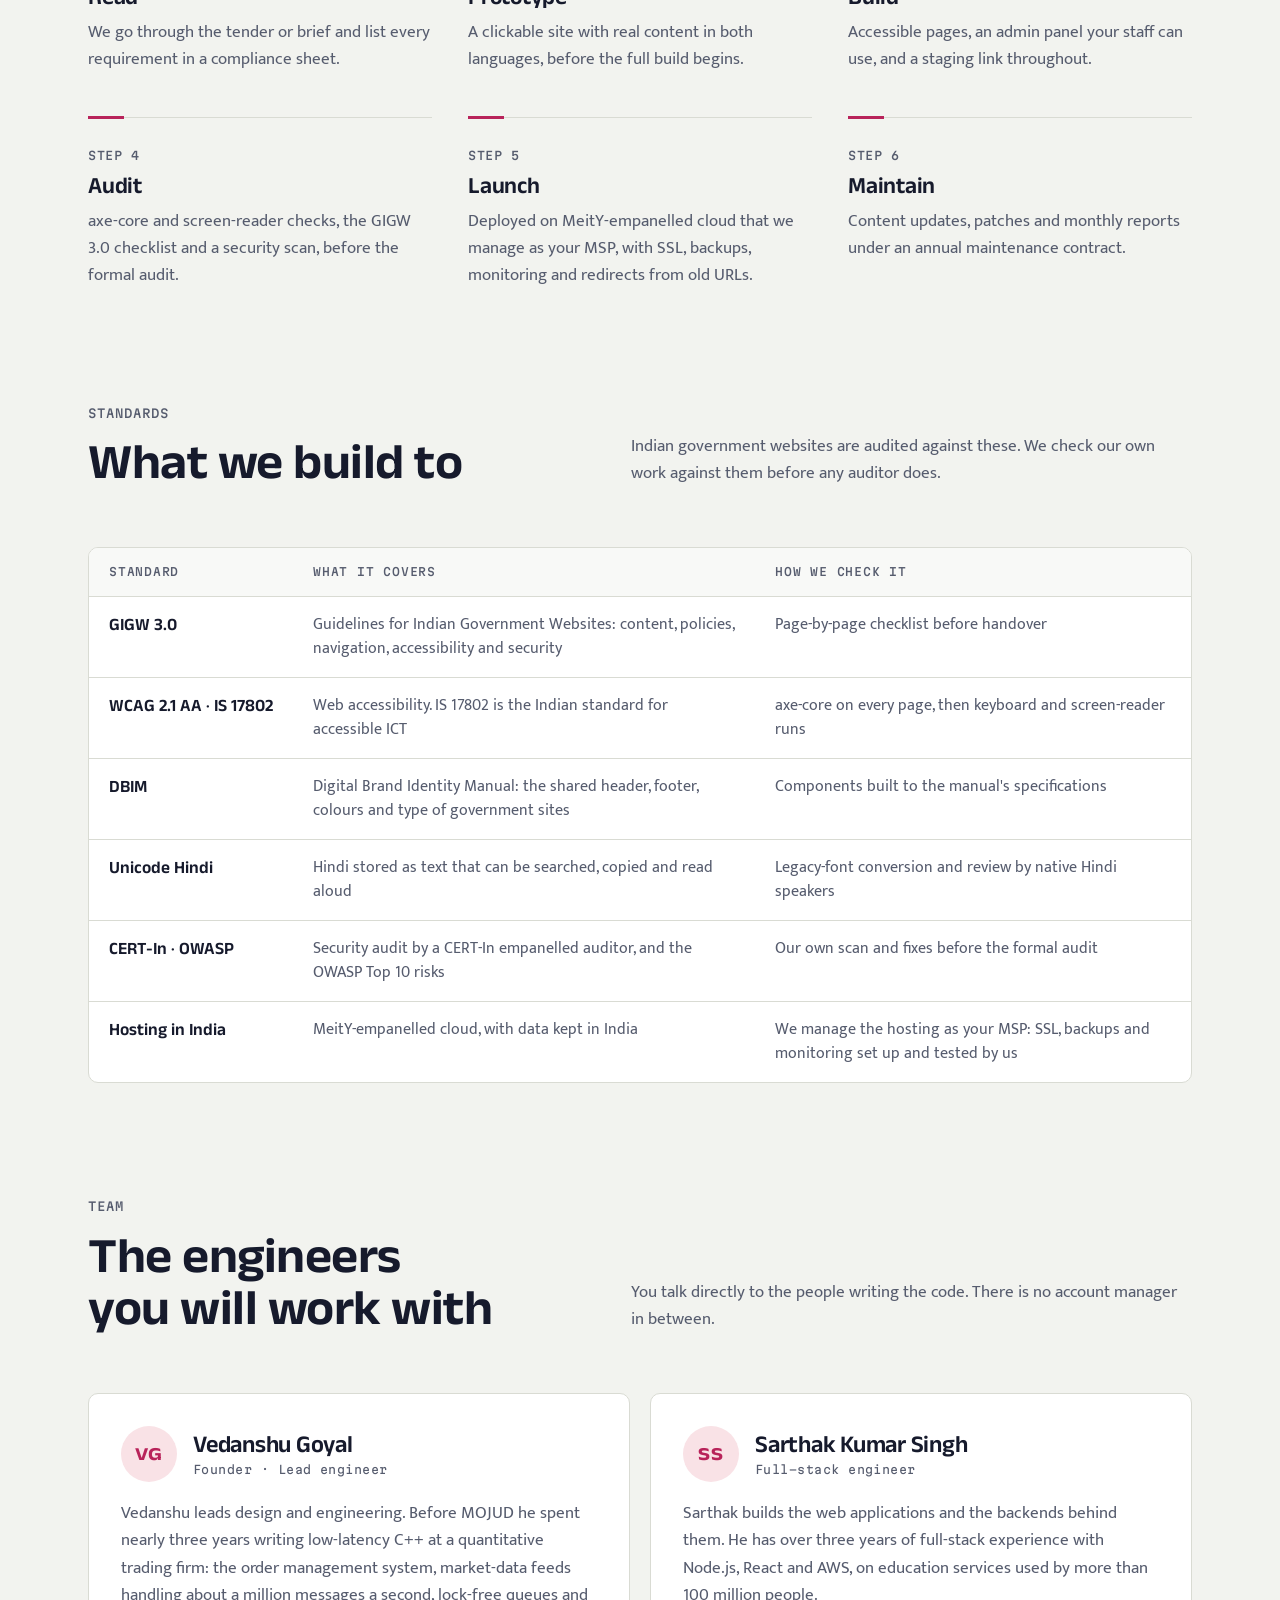
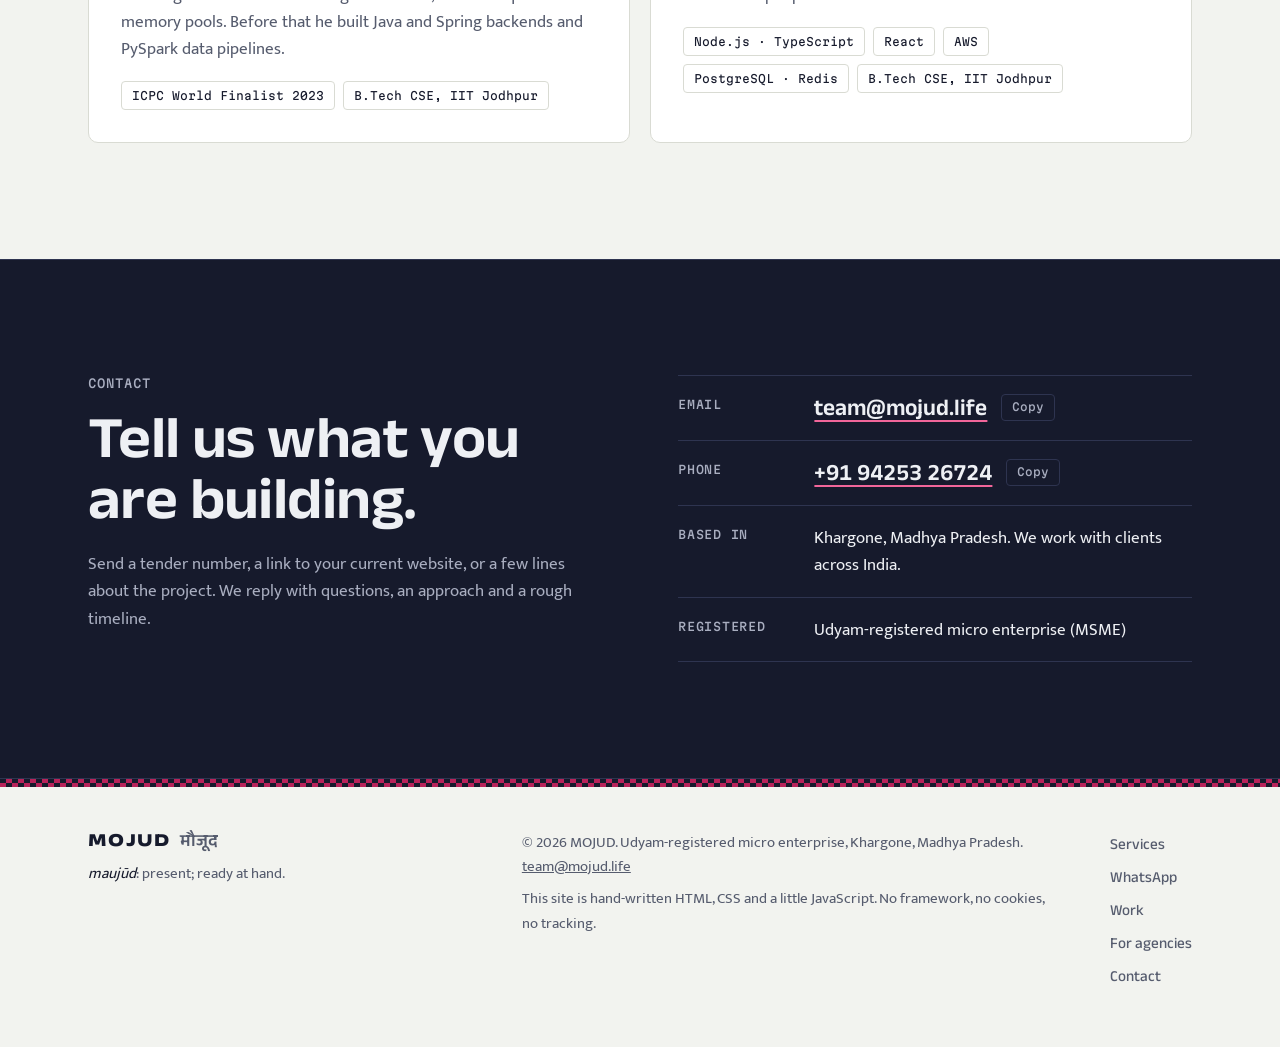
==== commit 230c51ad: "Update site (2026-10-14)" ====
--- a/index.html
+++ b/index.html
@@ -267,6 +267,8 @@
 .frame-shot { position: relative; aspect-ratio: 1200 / 750; max-width: 100%; background: #F6F4FB; }
 .frame-shot img { position: absolute; inset: 0; width: 100%; height: 100%; object-fit: cover; object-position: top left; opacity: 0; transition: opacity .35s ease; }
 .frame-shot img.is-on { opacity: 1; }
+.frame-video { aspect-ratio: 16 / 9; background: #0b1220; }
+.frame-video video { display: block; width: 100%; height: 100%; object-fit: contain; }
 .frame-cap { margin-top: 14px; font: 400 .7rem/1.6 var(--f-mono); color: var(--band-muted); max-width: 60em; }
 
 .work-facts { display: grid; gap: 28px; }
@@ -624,6 +626,52 @@
           <div class="work-links">
             <a class="btn btn-accent" href="https://vedanshugoyal.github.io/ccrh-prototype/" target="_blank" rel="noopener">Open the prototype <span class="arr" aria-hidden="true">↗</span></a>
             <a class="btn btn-ghost" href="https://vedanshugoyal.github.io/ccrh-prototype/proposal.html" target="_blank" rel="noopener">Read the proposal</a>
+          </div>
+        </div>
+      </div>
+    </div>
+  </section>
+
+  <section class="section band" id="work-spup" aria-labelledby="spup-title" style="padding-top: 0;">
+    <div class="wrap">
+      <div class="sec-head">
+        <div>
+          <p class="eyebrow">Selected work · University website with a CMS</p>
+          <h2 id="spup-title">A university website its own staff can run</h2>
+        </div>
+        <p class="sec-intro">For the website tender of Sardar Patel University of Police, Security and Criminal Justice, Jodhpur, we built a working site with a content-management system. Department editors draft, the Registrar's office approves, and the public site updates on the next page load.</p>
+      </div>
+      <div class="work-grid">
+        <div>
+          <figure class="frame" style="margin: 0;">
+            <div class="frame-bar">
+              <span class="frame-url">spup.mojud.life · demo video, 3:44</span>
+            </div>
+            <div class="frame-video">
+              <video controls preload="none" playsinline poster="assets/spup-poster.webp" width="1200" height="675" aria-label="Demo video of the SPUP website prototype and its admin panel, with Hinglish voice-over and on-screen captions">
+                <source src="assets/spup-demo.mp4" type="video/mp4">
+                <a href="assets/spup-demo.mp4">Download the demo video (MP4, 19 MB)</a>
+              </video>
+            </div>
+          </figure>
+          <p class="frame-cap">Prepared for SPUP as part of a tender response. It is not the official SPUP website. Content was taken from policeuniversity.ac.in on 13 Oct 2026. The video has a Hinglish voice-over and English captions.</p>
+        </div>
+        <div class="work-facts">
+          <dl class="stats">
+            <div><dt>home page first load, against ~2.1 MB on the current site</dt><dd>320<span>KB</span></dd></div>
+            <div><dt>Lighthouse accessibility score, desktop and mobile</dt><dd>100</dd></div>
+            <div><dt>from an approver's publish to the change on the public site</dt><dd>~1<span>s</span></dd></div>
+            <div><dt>real notices moved over, filterable by category, programme and year</dt><dd>206</dd></div>
+          </dl>
+          <ul class="feat">
+            <li>Editors draft and submit; only approvers can publish, enforced on the server</li>
+            <li>Version history and an audit log of every change</li>
+            <li>English and Hindi edited side by side in one CMS</li>
+            <li>Tenders move to the archive by themselves after the closing date</li>
+            <li>Grievances get a ticket number that students can track</li>
+          </ul>
+          <div class="work-links">
+            <a class="btn btn-accent" href="https://spup.mojud.life/" target="_blank" rel="noopener">Open the prototype <span class="arr" aria-hidden="true">↗</span></a>
           </div>
         </div>
       </div>
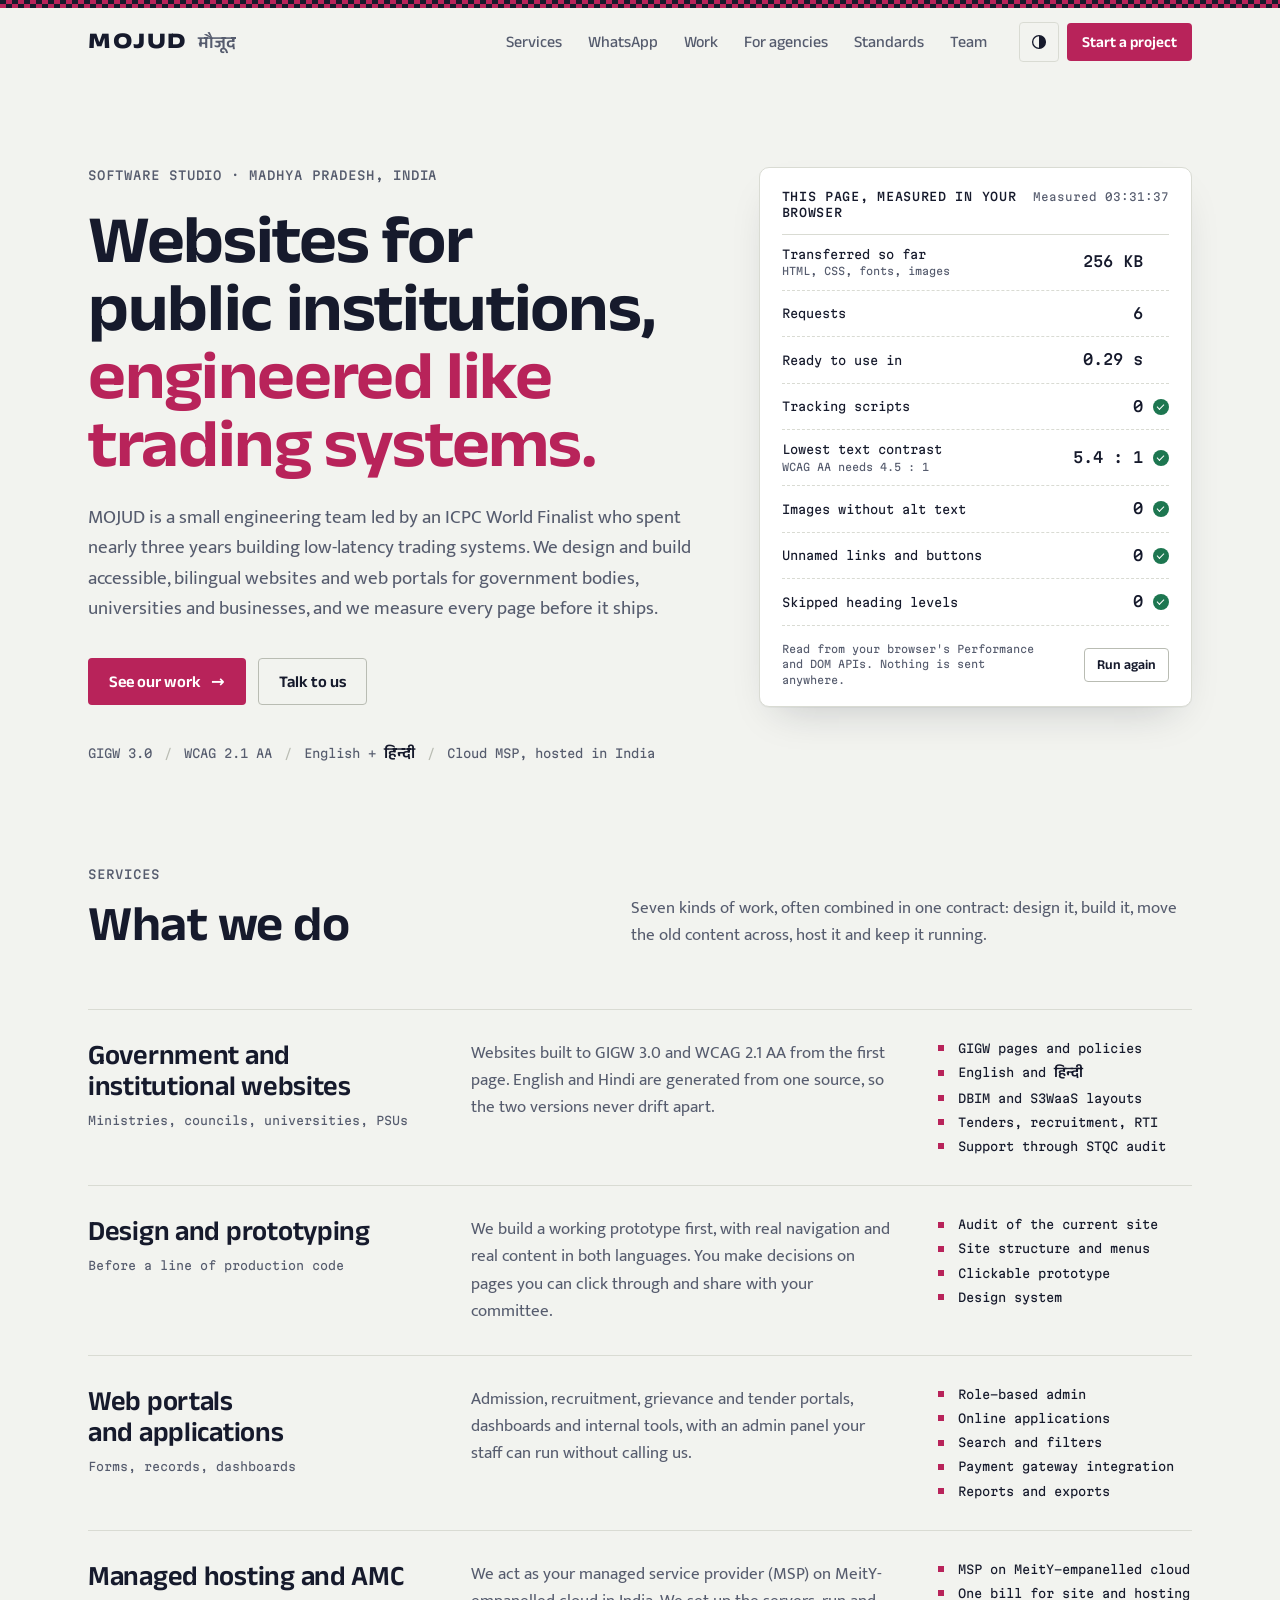
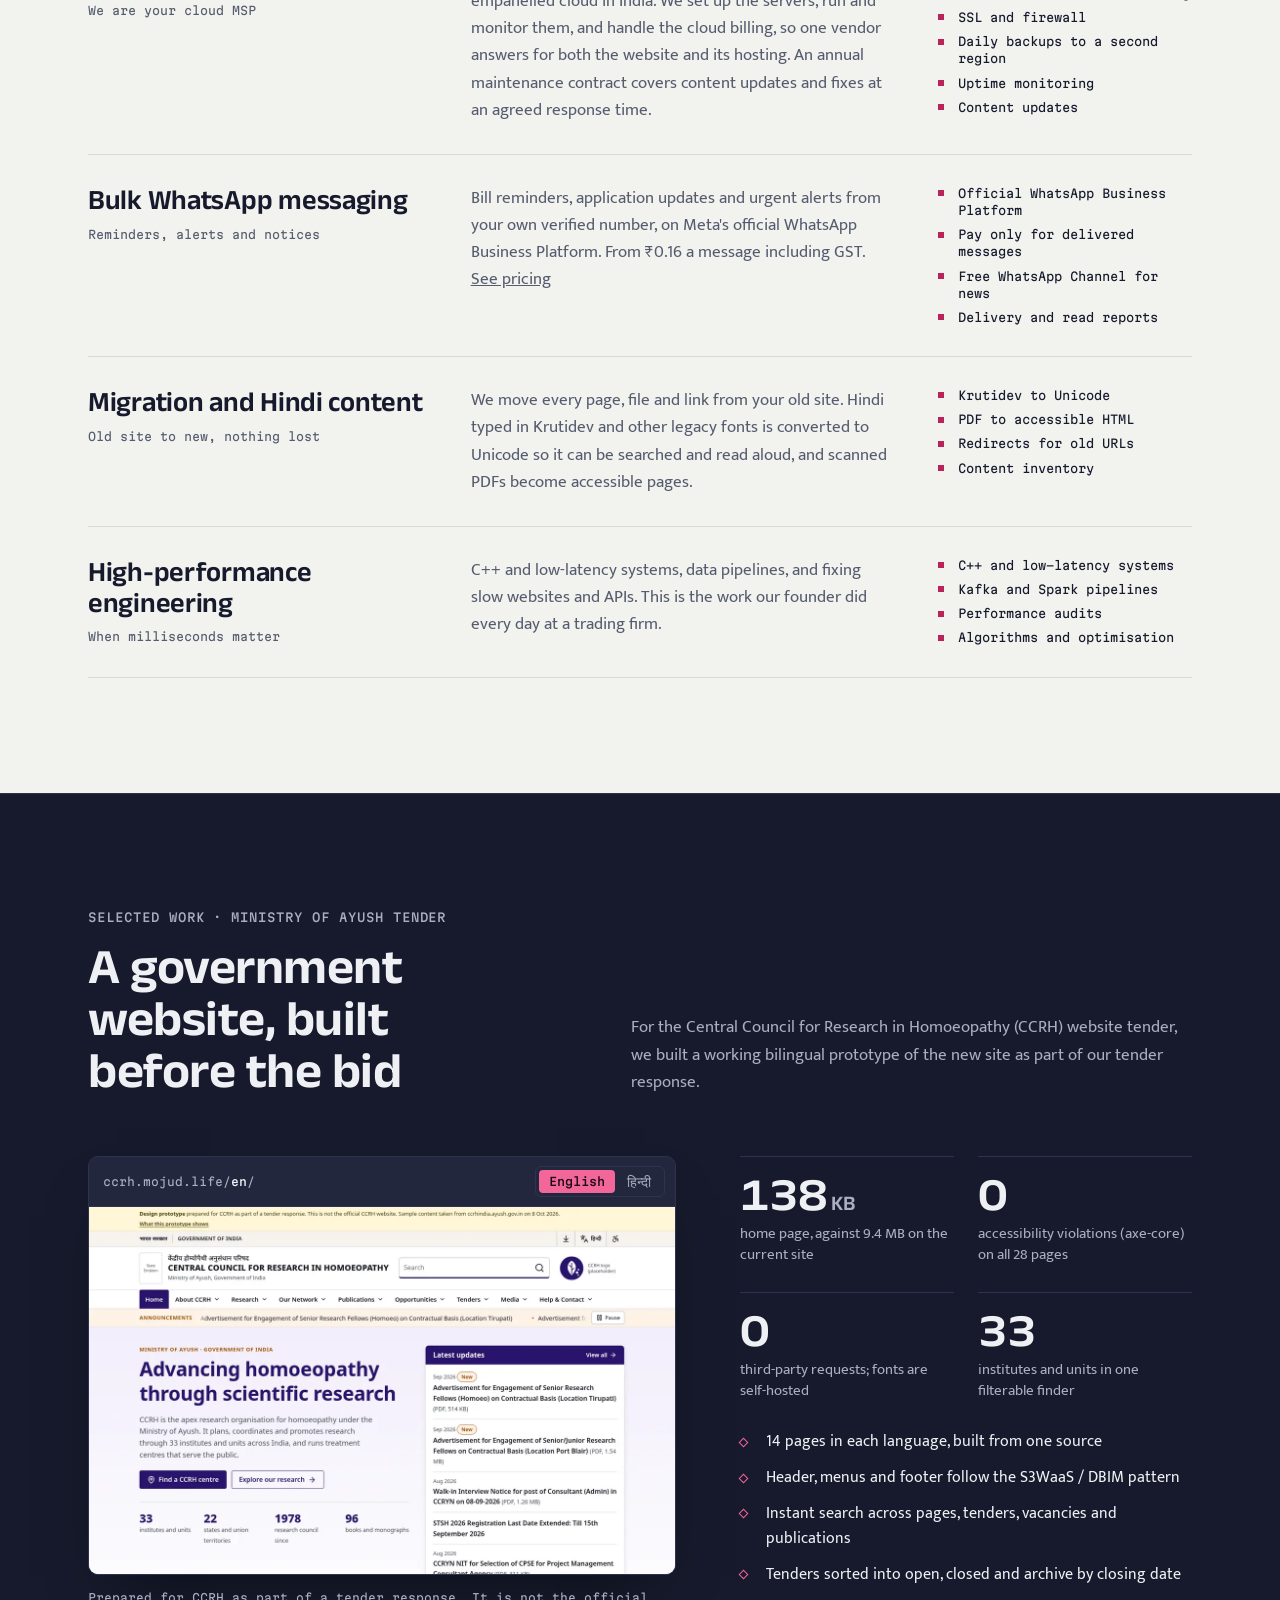
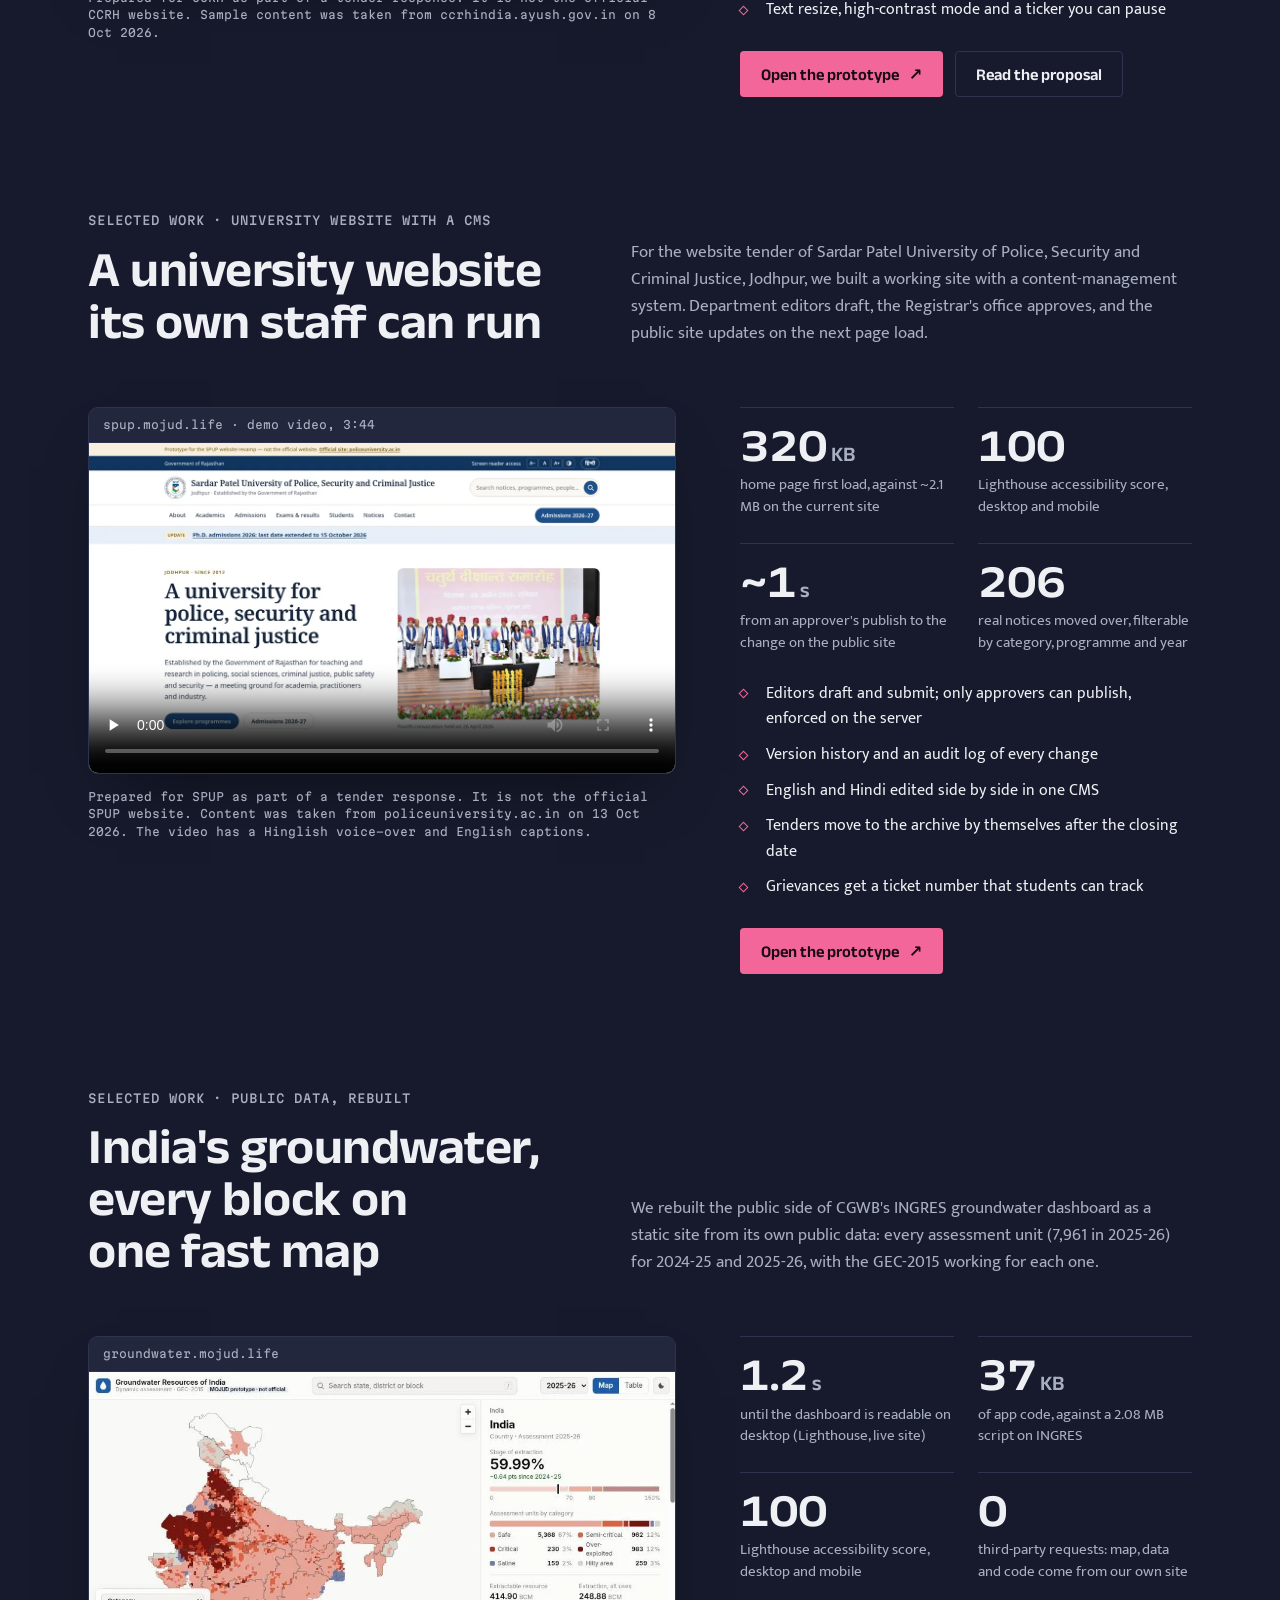
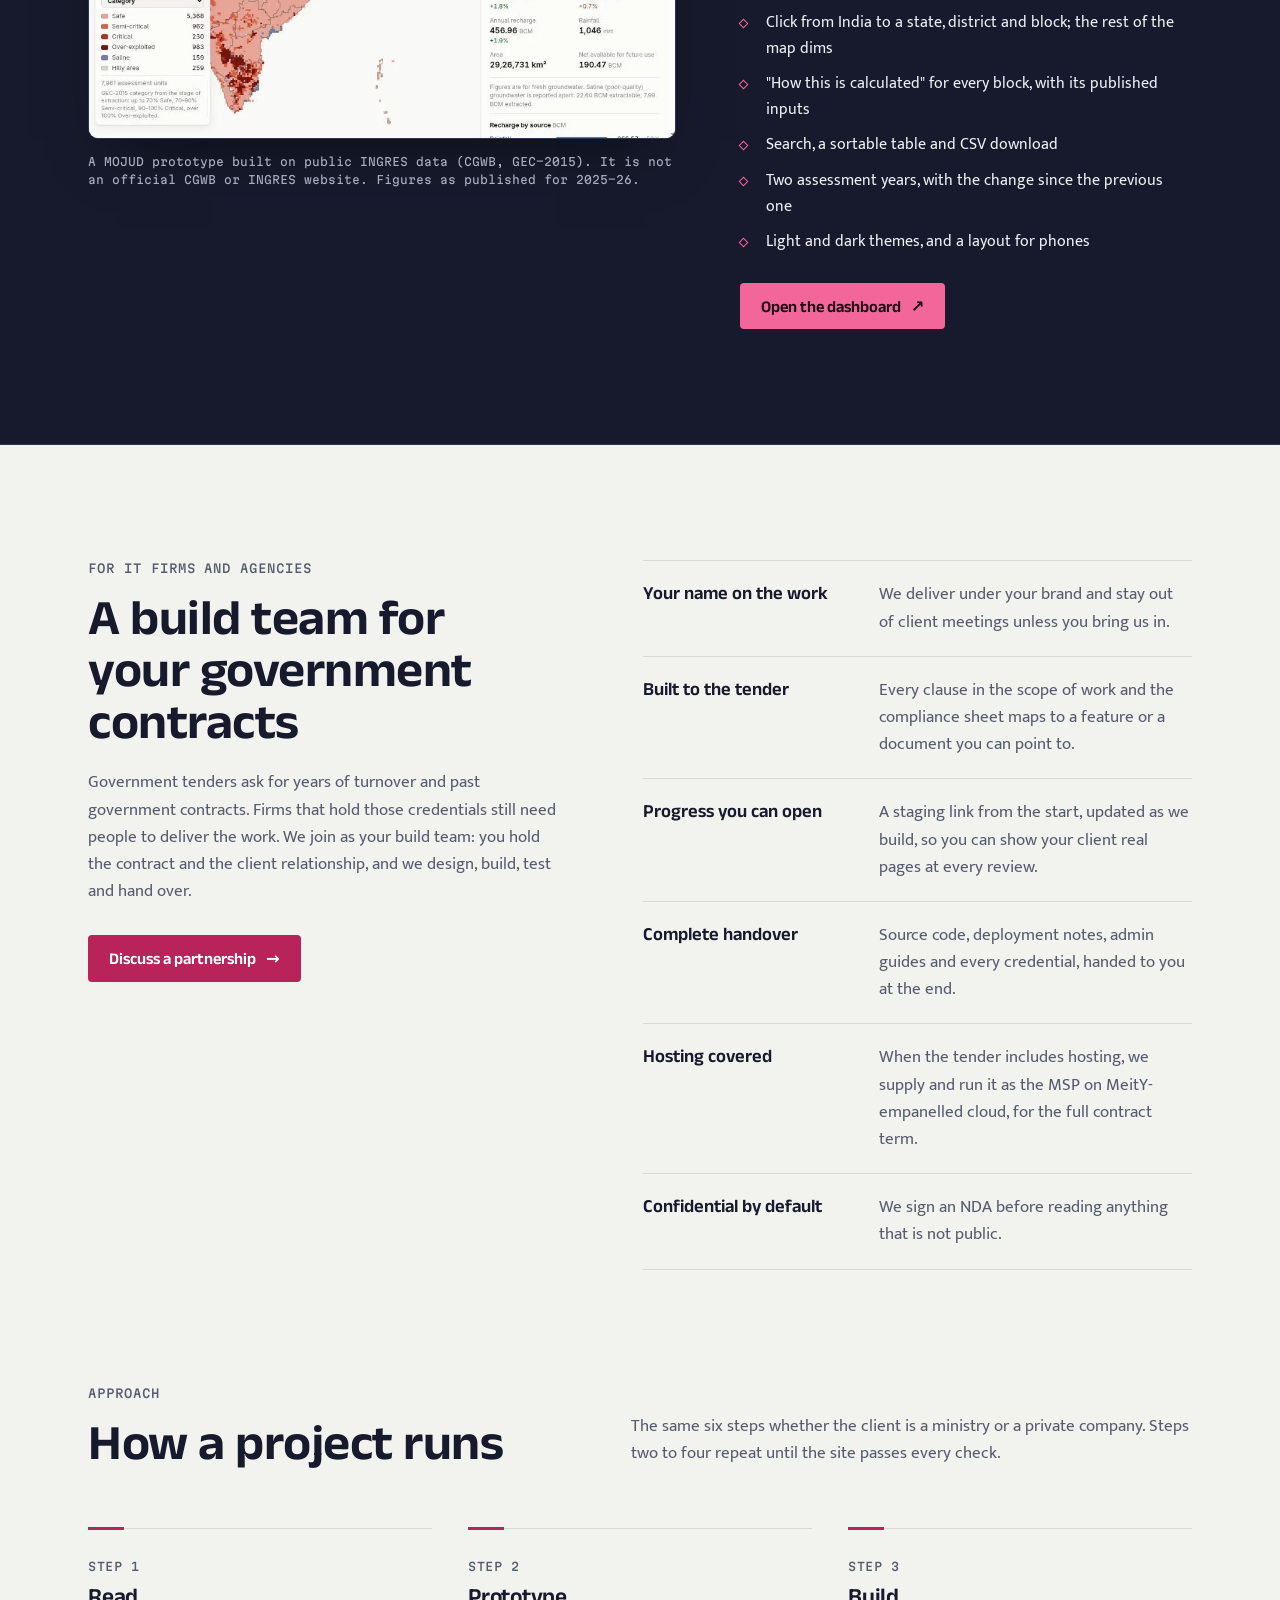
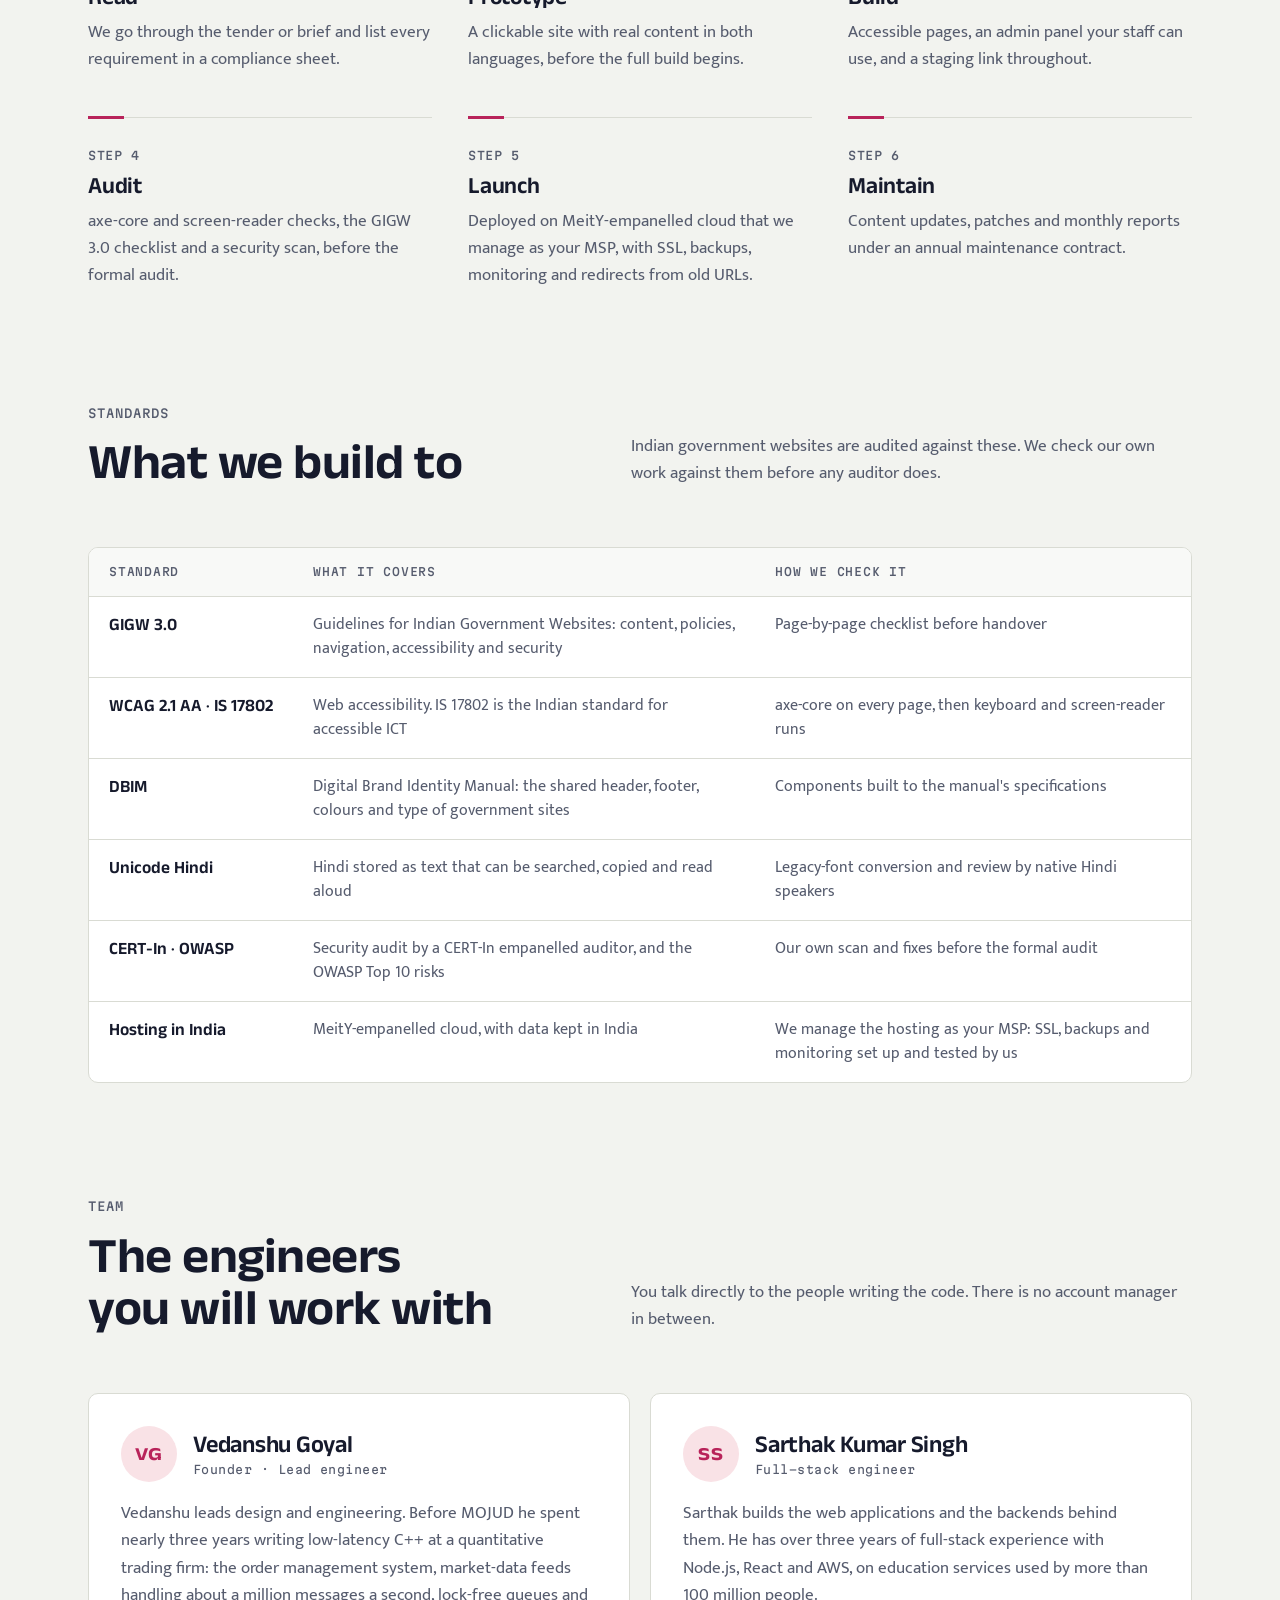
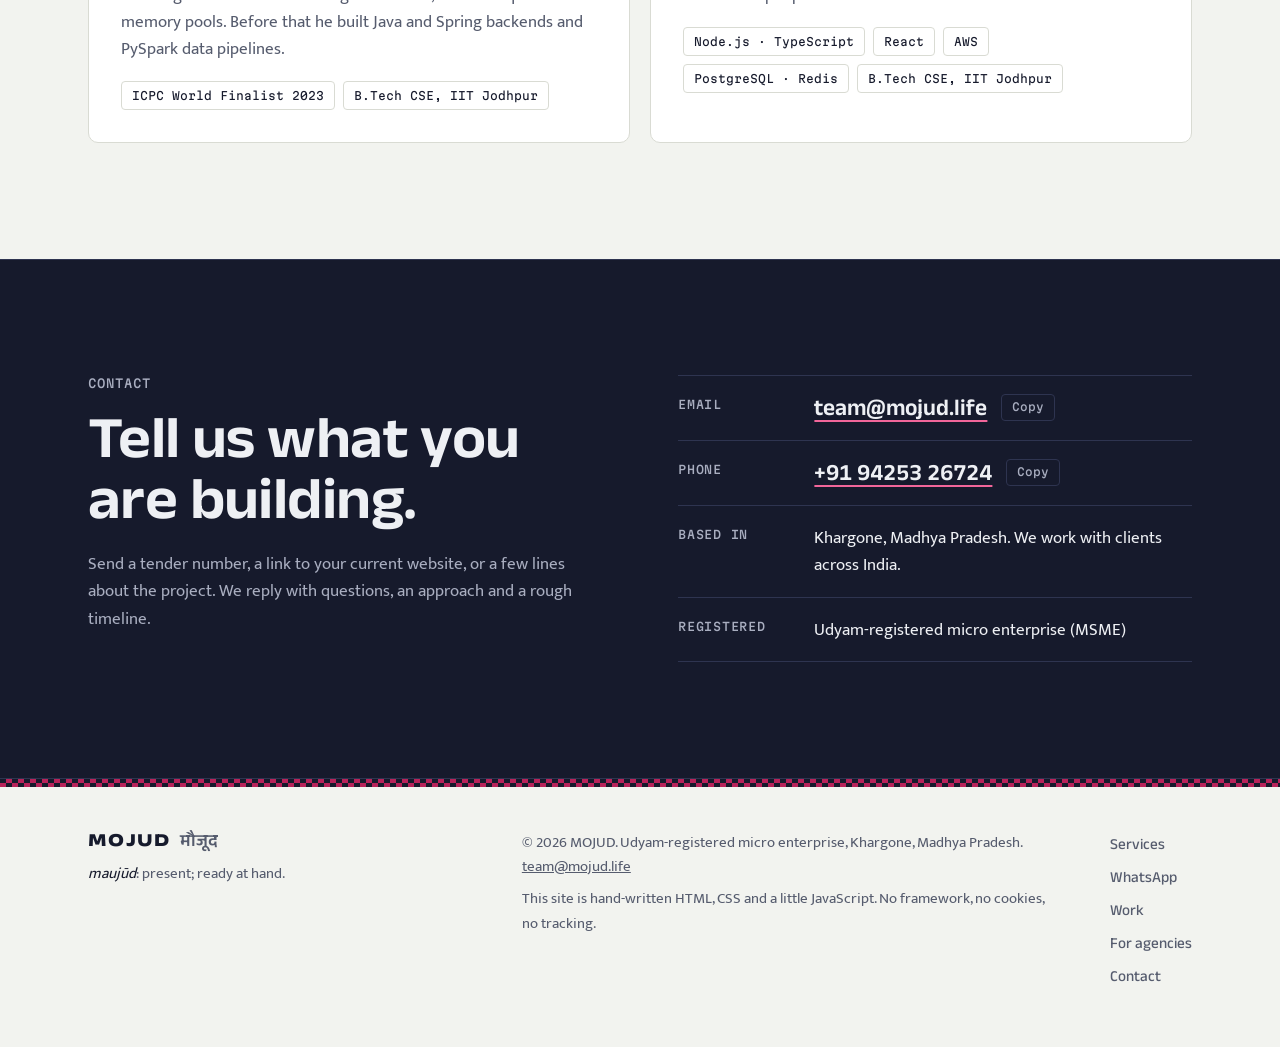
==== commit e72df935: "Update site (2026-10-14)" ====
--- a/index.html
+++ b/index.html
@@ -596,7 +596,7 @@
         <div>
           <figure class="frame" style="margin: 0;">
             <div class="frame-bar">
-              <span class="frame-url">vedanshugoyal.github.io/ccrh-prototype/<b id="frame-lang">en</b>/</span>
+              <span class="frame-url">ccrh.mojud.life/<b id="frame-lang">en</b>/</span>
               <div class="seg" role="group" aria-label="Show prototype in">
                 <button type="button" data-lang="en" aria-pressed="true">English</button>
                 <button type="button" data-lang="hi" aria-pressed="false" class="dev" lang="hi">हिन्दी</button>
@@ -624,8 +624,8 @@
             <li>Text resize, high-contrast mode and a ticker you can pause</li>
           </ul>
           <div class="work-links">
-            <a class="btn btn-accent" href="https://vedanshugoyal.github.io/ccrh-prototype/" target="_blank" rel="noopener">Open the prototype <span class="arr" aria-hidden="true">↗</span></a>
-            <a class="btn btn-ghost" href="https://vedanshugoyal.github.io/ccrh-prototype/proposal.html" target="_blank" rel="noopener">Read the proposal</a>
+            <a class="btn btn-accent" href="https://ccrh.mojud.life/" target="_blank" rel="noopener">Open the prototype <span class="arr" aria-hidden="true">↗</span></a>
+            <a class="btn btn-ghost" href="https://ccrh.mojud.life/proposal.html" target="_blank" rel="noopener">Read the proposal</a>
           </div>
         </div>
       </div>
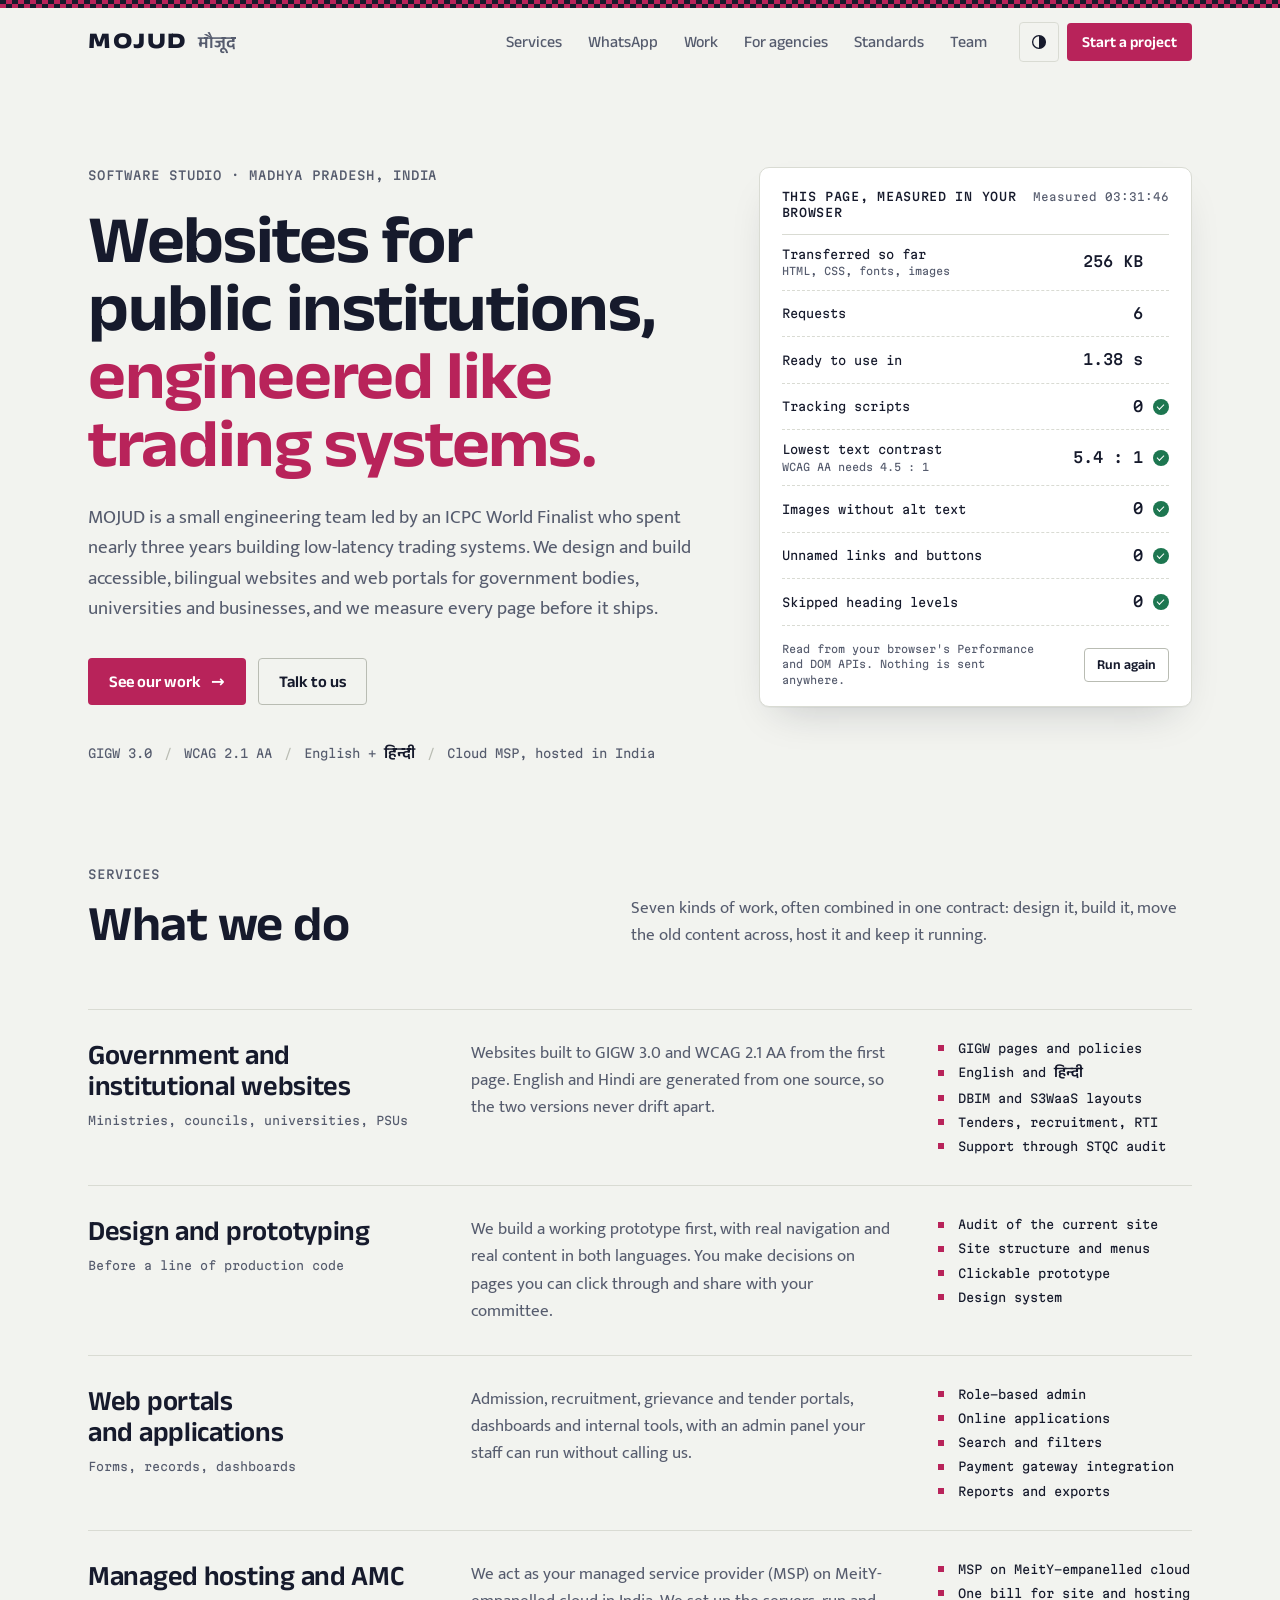
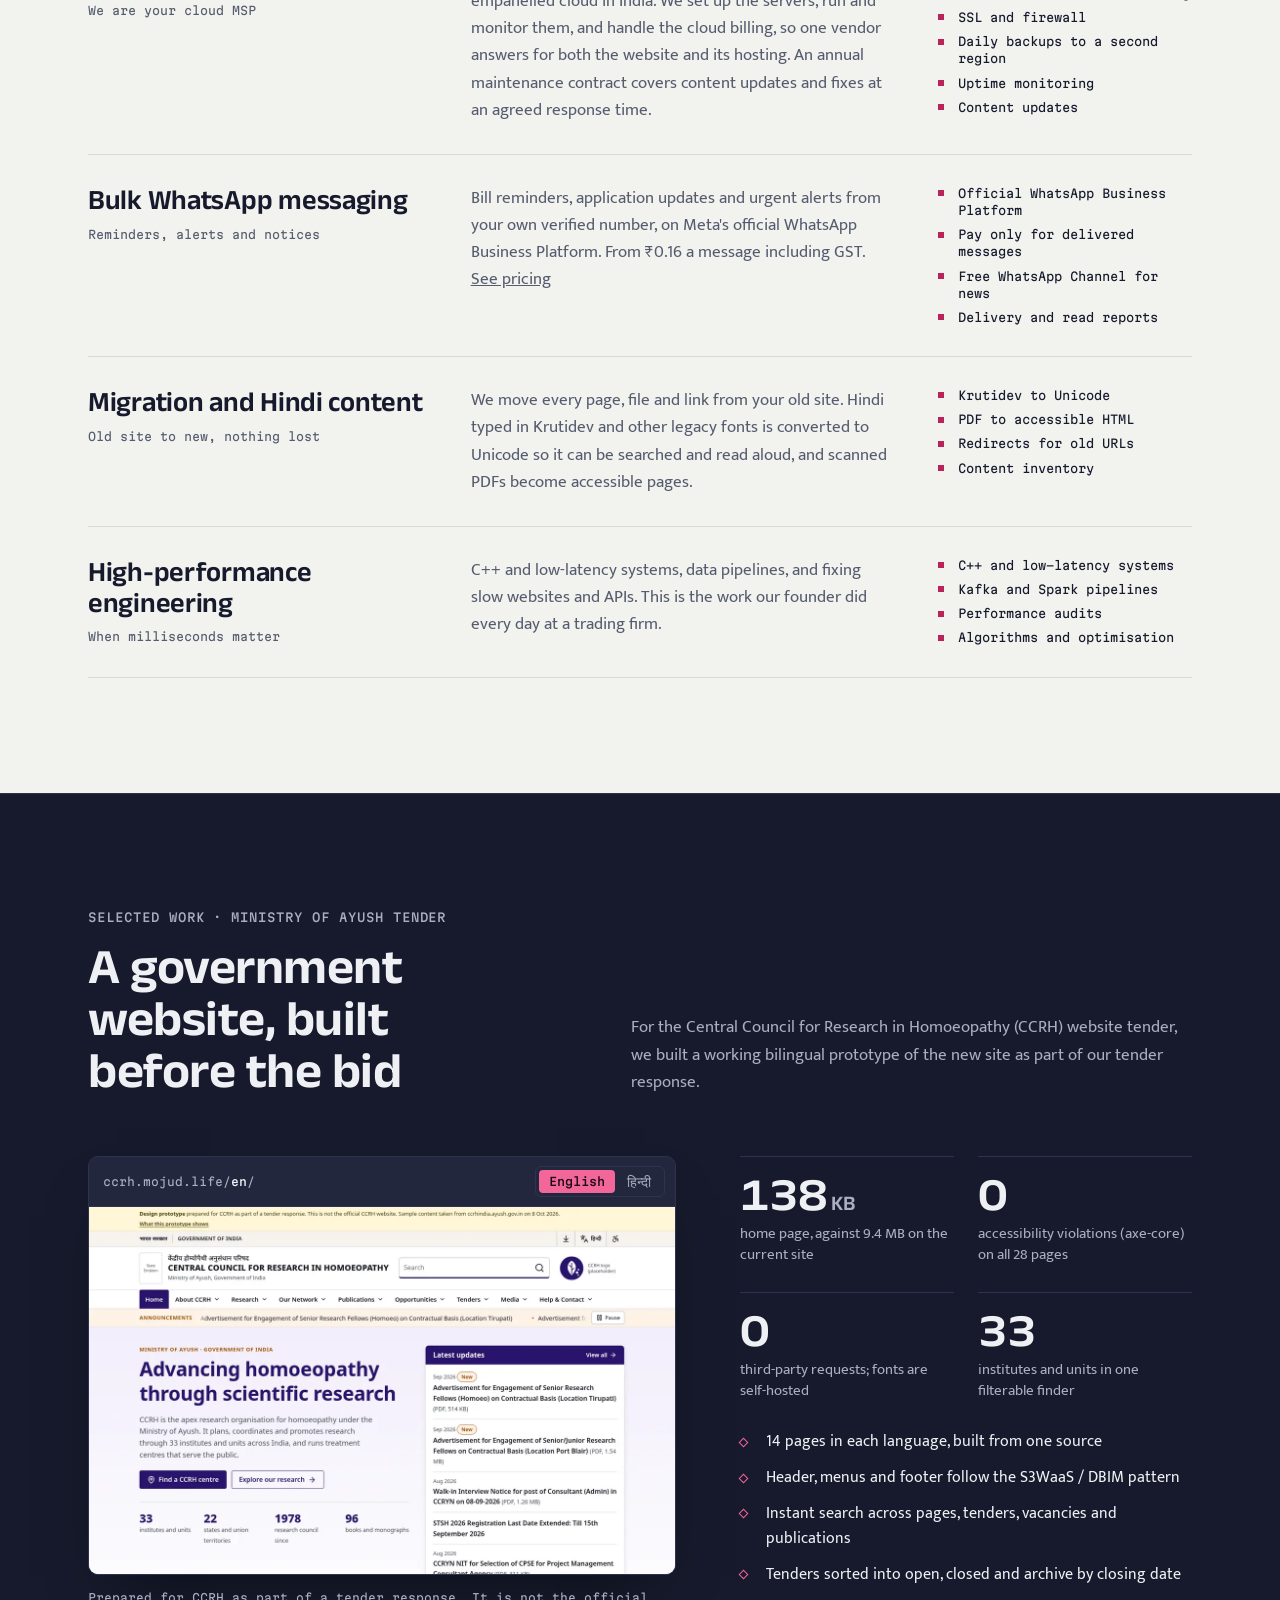
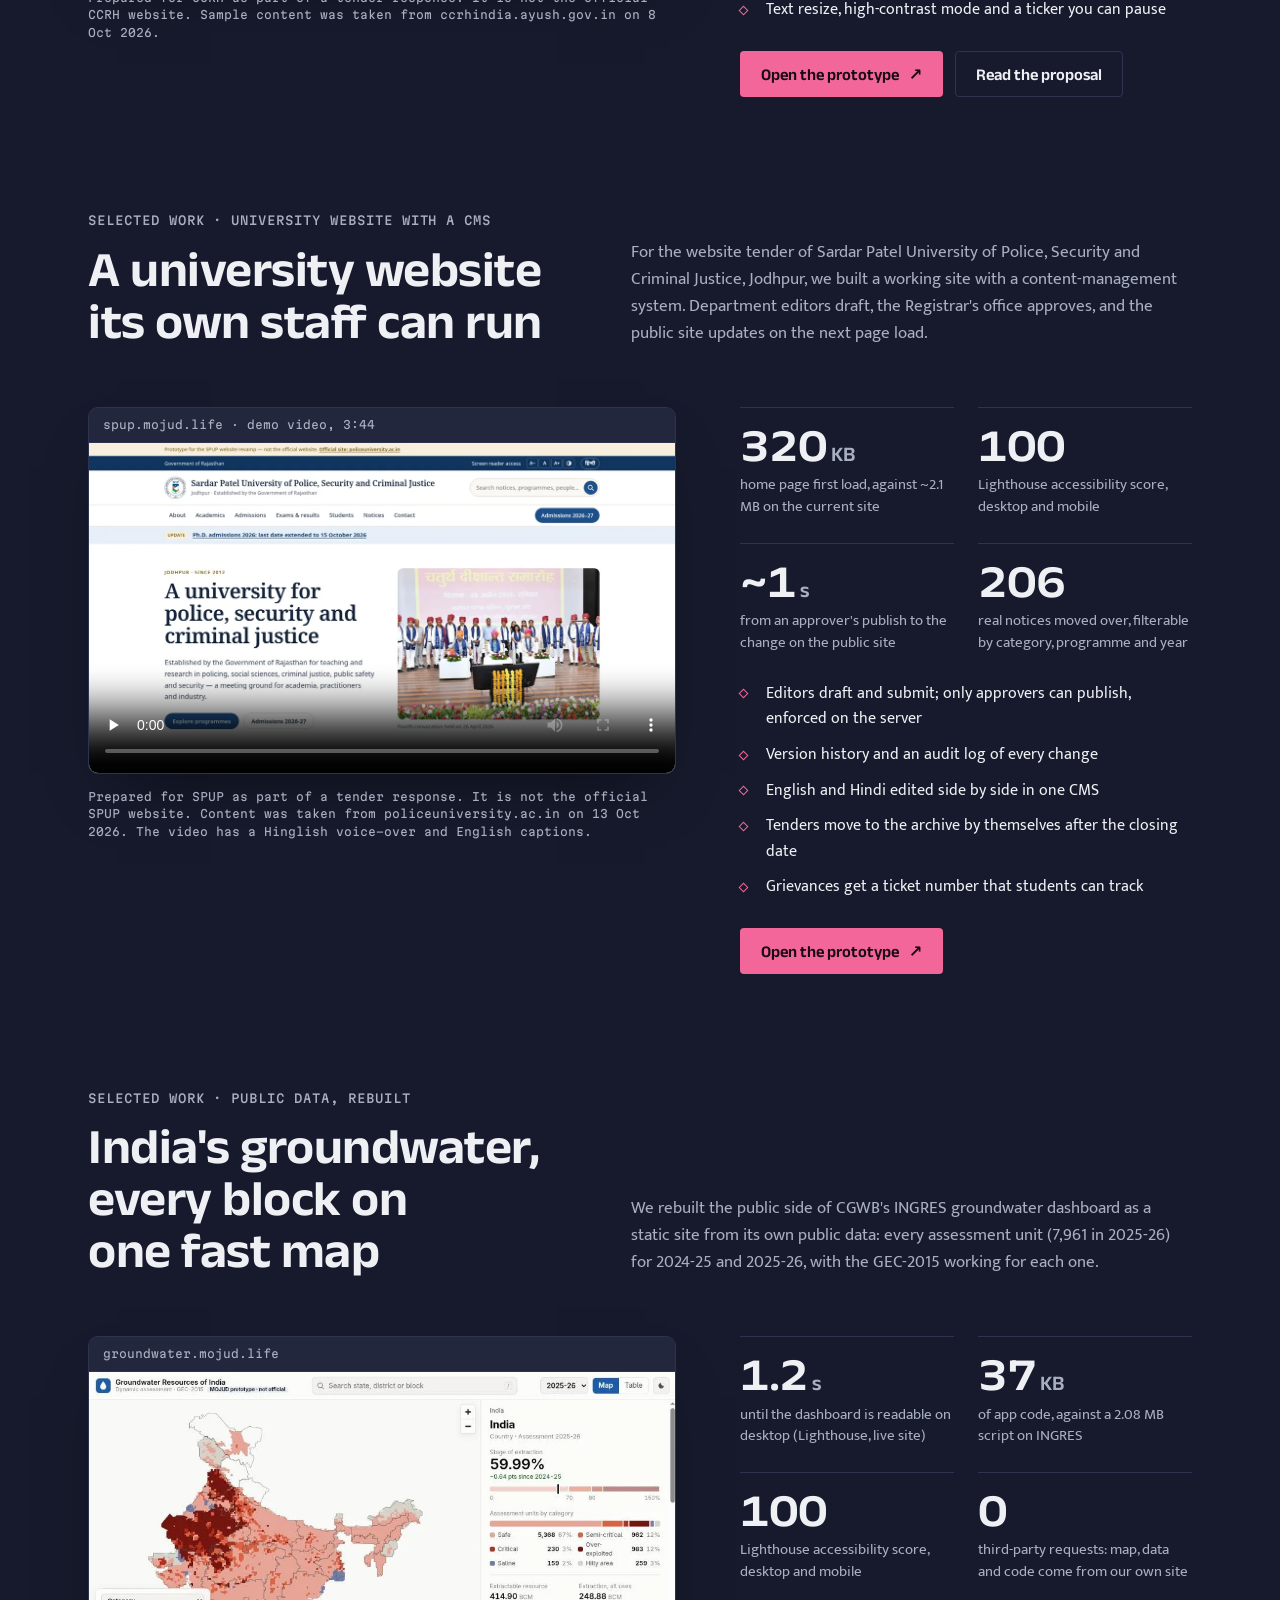
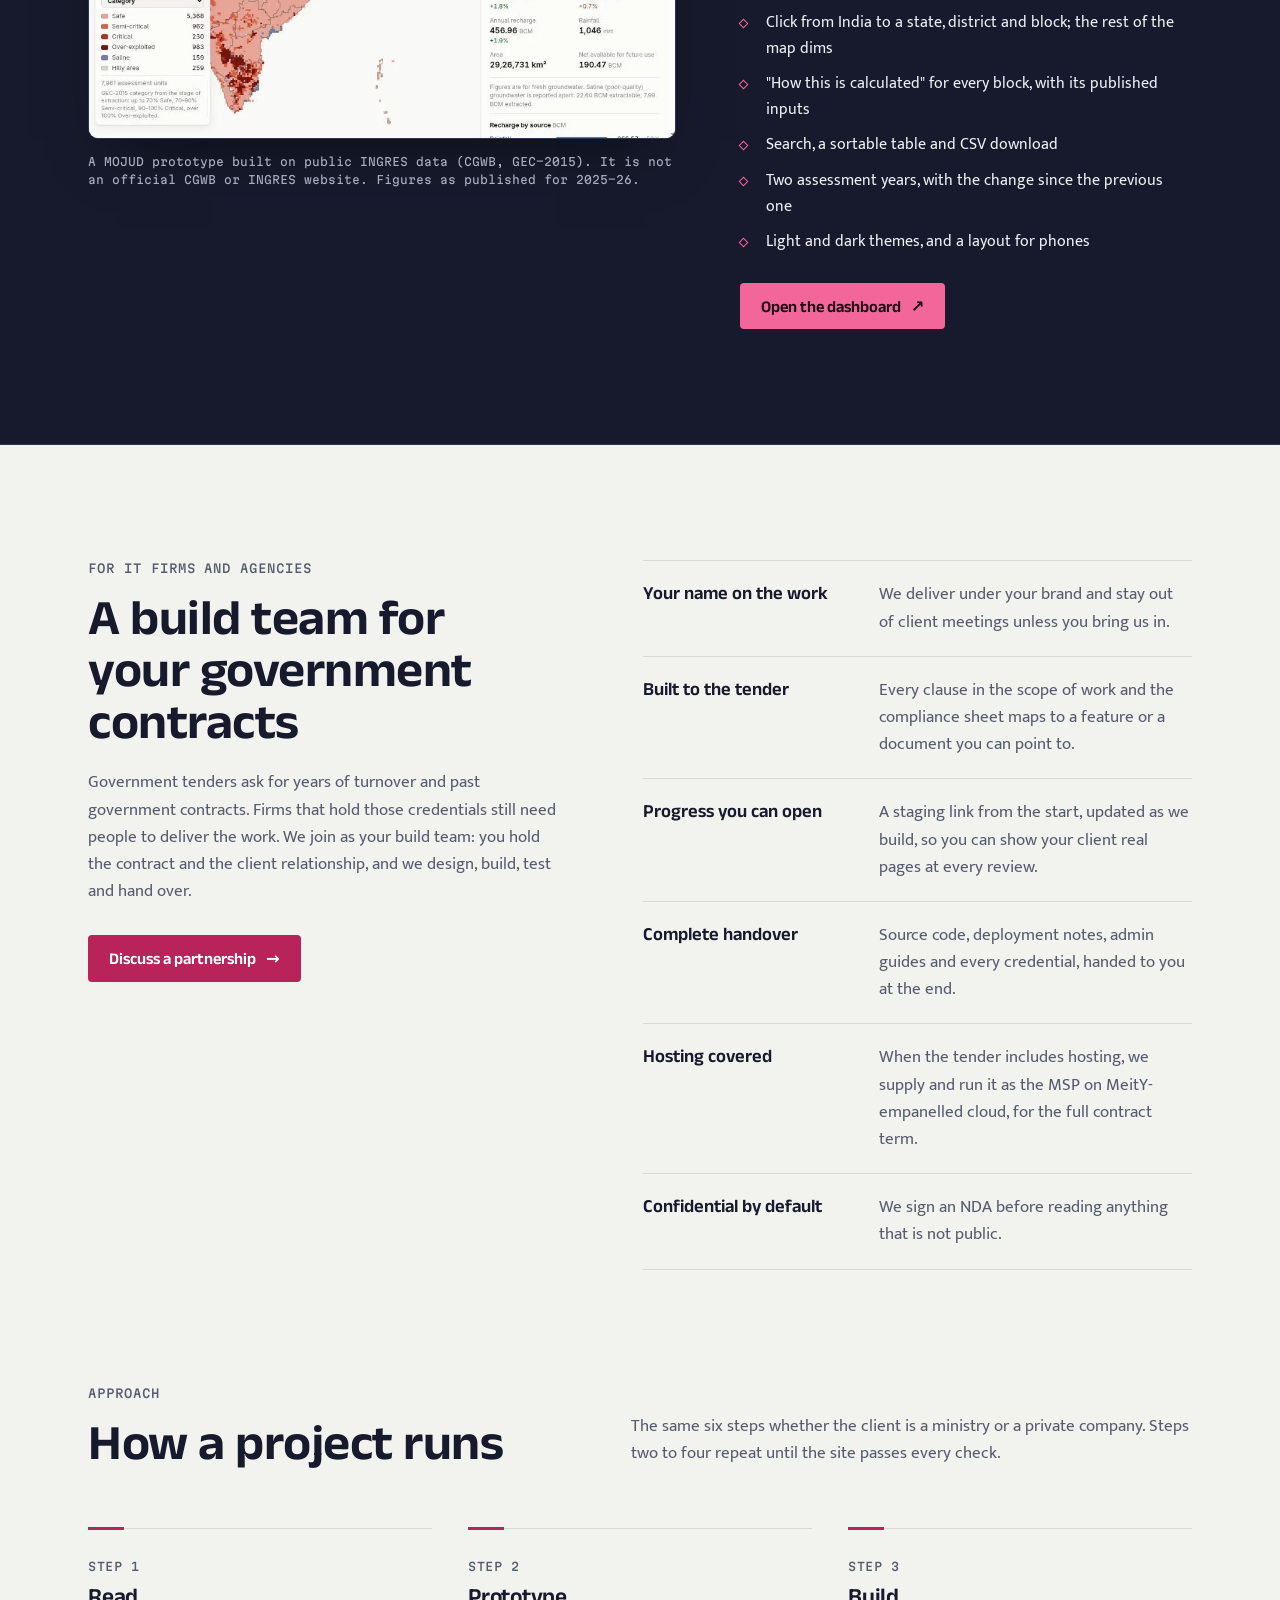
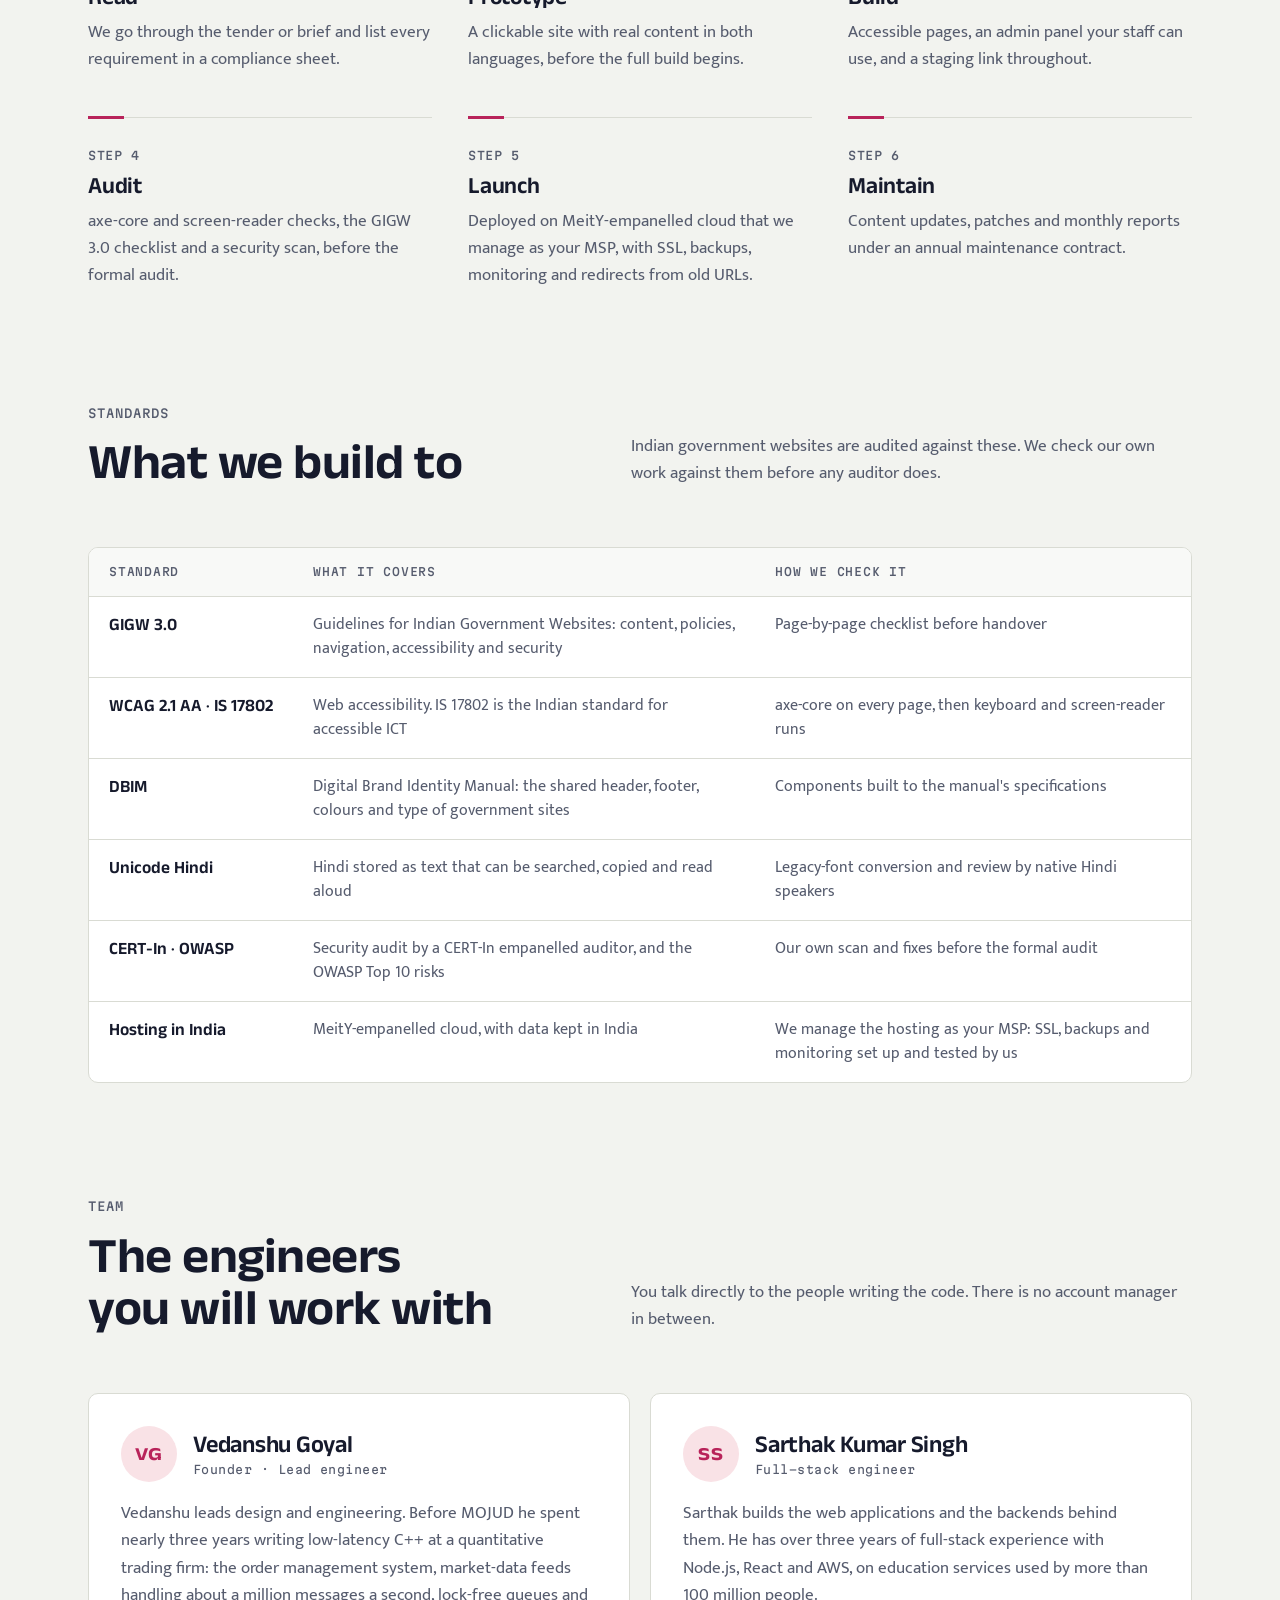
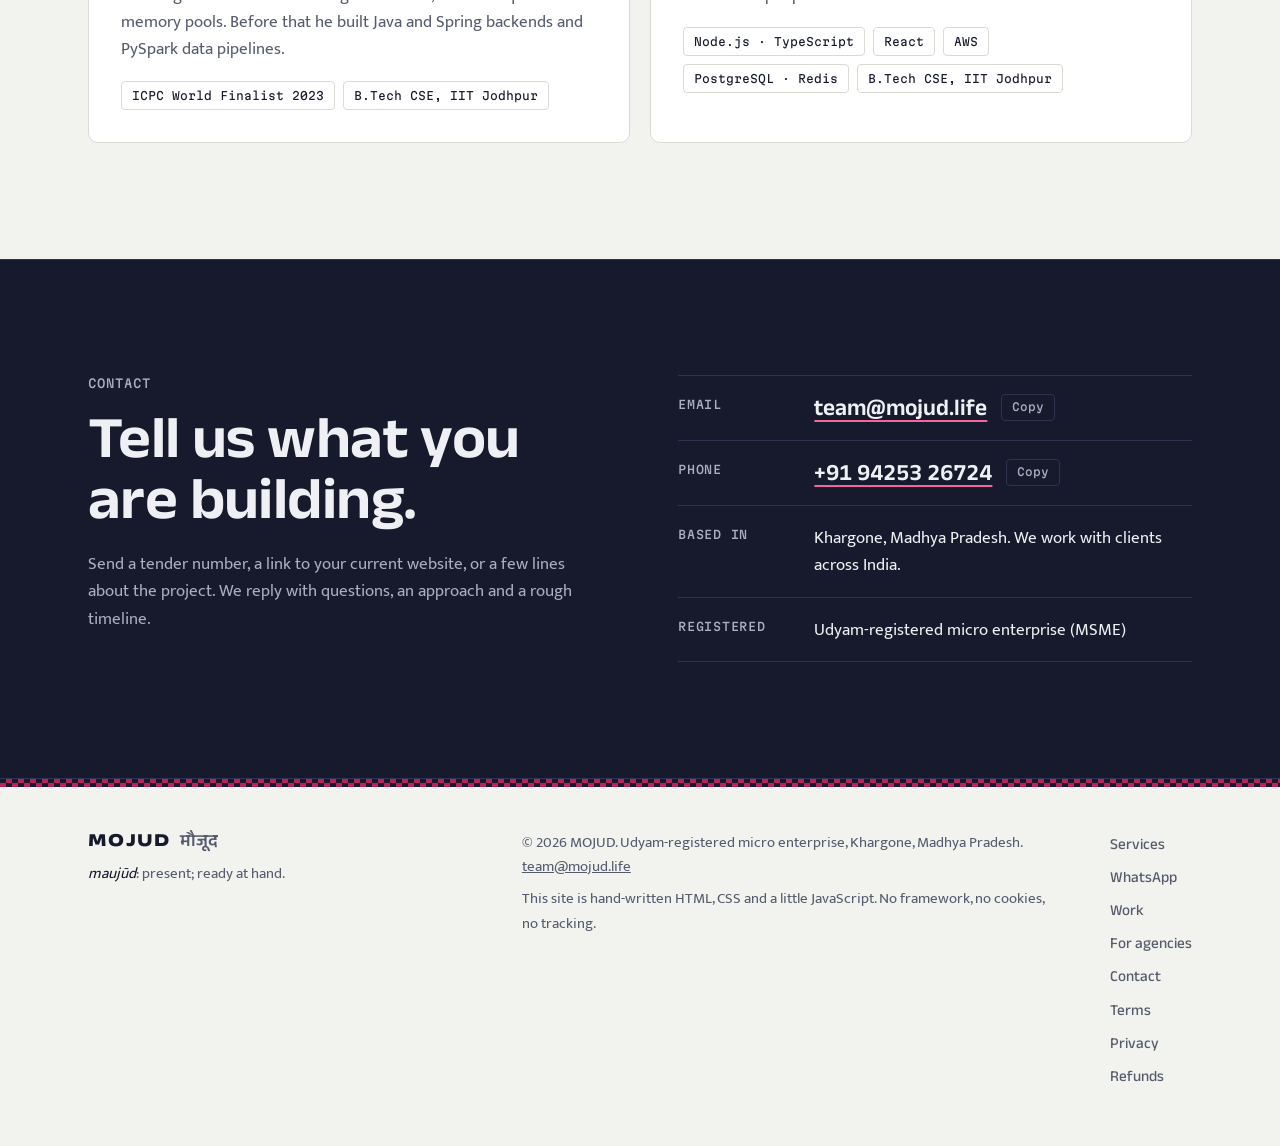
==== commit a2d319a2: "Update site (2026-10-26)" ====
--- a/index.html
+++ b/index.html
@@ -862,6 +862,9 @@
         <li><a href="#work">Work</a></li>
         <li><a href="#partners">For agencies</a></li>
         <li><a href="#contact">Contact</a></li>
+        <li><a href="terms.html">Terms</a></li>
+        <li><a href="privacy.html">Privacy</a></li>
+        <li><a href="refunds.html">Refunds</a></li>
       </ul>
     </nav>
   </div>
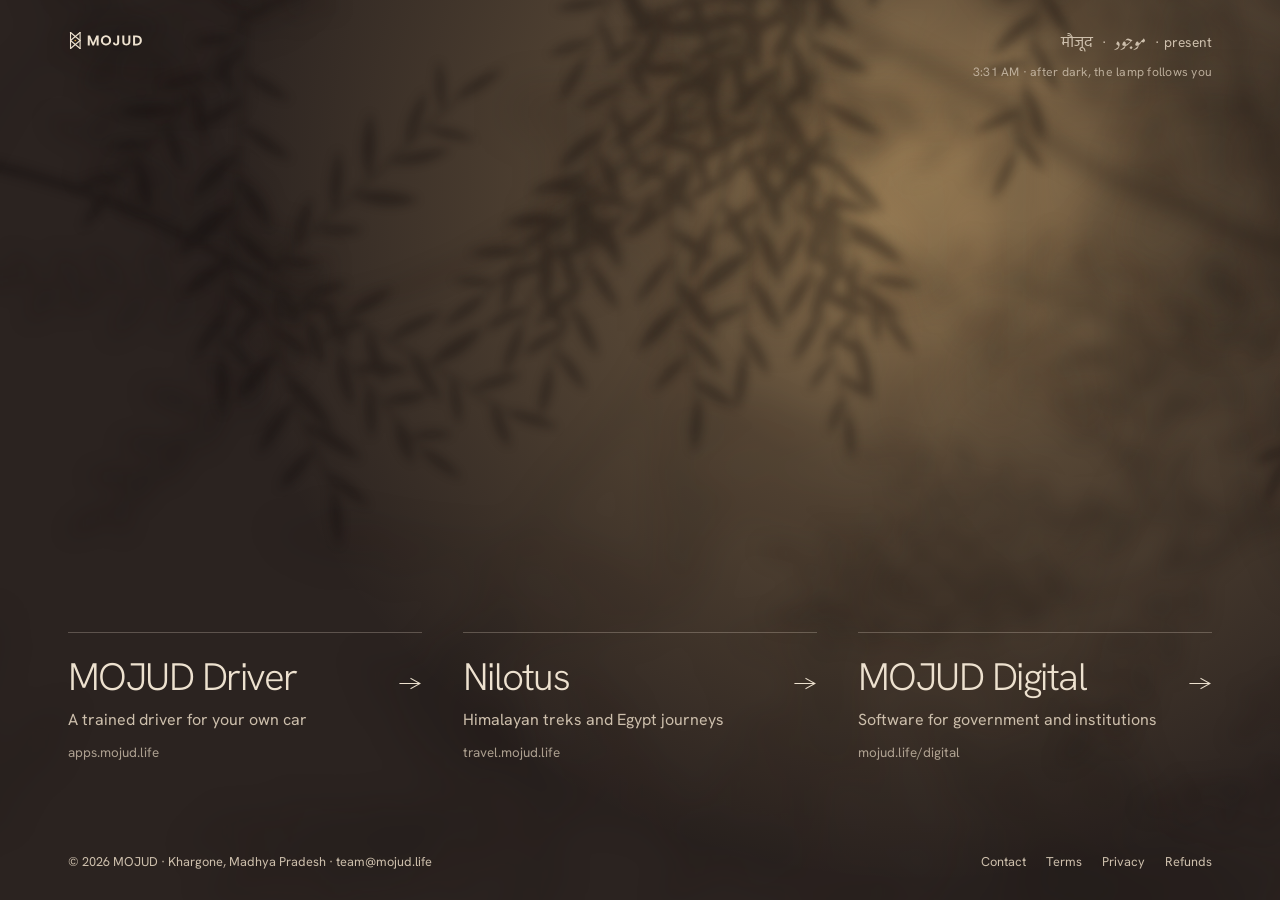
==== commit 22c3b3d7: "Update site (2026-11-02)" ====
--- a/index.html
+++ b/index.html
@@ -3,1122 +3,101 @@
 <head>
 <meta charset="utf-8">
 <meta name="viewport" content="width=device-width, initial-scale=1, viewport-fit=cover">
-<meta name="description" content="MOJUD designs and builds accessible, bilingual websites and web portals for government bodies, universities and businesses, to GIGW 3.0 and WCAG 2.1 AA, and hosts them as a managed service provider on MeitY-empanelled cloud.">
-<meta name="theme-color" content="#F2F3EF">
+<meta name="description" content="MOJUD is a Udyam-registered micro enterprise from Khargone, Madhya Pradesh, with three businesses: MOJUD Driver (a trained driver for your own car), Nilotus (treks and Egypt journeys) and MOJUD Digital (websites, portals and WhatsApp AI for government).">
+<meta name="theme-color" content="#DDB68A">
 <meta property="og:type" content="website">
 <meta property="og:title" content="MOJUD">
-<meta property="og:description" content="MOJUD designs and builds accessible, bilingual websites and web portals for government bodies, universities and businesses, to GIGW 3.0 and WCAG 2.1 AA, and hosts them as a managed service provider on MeitY-empanelled cloud.">
+<meta property="og:description" content="MOJUD is a Udyam-registered micro enterprise from Khargone, Madhya Pradesh, with three businesses: MOJUD Driver (a trained driver for your own car), Nilotus (treks and Egypt journeys) and MOJUD Digital (websites, portals and WhatsApp AI for government).">
 <meta property="og:url" content="https://mojud.life/">
-<meta property="og:image" content="https://mojud.life/assets/ccrh-en.webp">
+<meta property="og:image" content="https://mojud.life/assets/og-mojud.png">
 <link rel="canonical" href="https://mojud.life/">
 <link rel="icon" href="favicon.svg" type="image/svg+xml">
-<title>MOJUD | Websites and software for public institutions</title>
+<title>MOJUD | Driver on demand, Nilotus travel and MOJUD Digital</title>
 <link rel="preconnect" href="https://fonts.googleapis.com">
 <link rel="preconnect" href="https://fonts.gstatic.com" crossorigin>
-<link rel="stylesheet" href="https://fonts.googleapis.com/css2?family=Anek+Latin:wdth,wght@75..125,400..800&family=Martian+Mono:wght@400;500&family=Mukta:wght@400;500;600&display=swap">
-<link rel="stylesheet" href="https://fonts.googleapis.com/css2?family=Anek+Devanagari:wght@500..700&text=%E0%A4%AE%E0%A5%8C%E0%A4%9C%E0%A5%82%E0%A4%A6%E0%A4%B9%E0%A4%BF%E0%A4%A8%E0%A5%8D%E0%A4%A6%E0%A5%80&display=swap">
-<style>
-:root {
-  --paper: #F2F3EF;
-  --surface: #FFFFFF;
-  --ink: #161A2C;
-  --muted: #565C6E;
-  --line: #D9DBD3;
-  --line-strong: #B9BCB3;
-  --accent: #B8235A;
-  --accent-ink: #FFFFFF;
-  --hl: #B8235A;
-  --pass: #1D7650;
-  --warn: #9A4F00;
-  --band: #161A2C;
-  --band-raise: #22273D;
-  --band-ink: #EEF0F4;
-  --band-muted: #A9AEC0;
-  --band-line: #2E3450;
-  --band-accent: #F2669A;
-  --band-accent-ink: #1A0A12;
-  --weave-b: #161A2C;
-  --shadow: 0 1px 0 rgba(22, 26, 44, .04), 0 18px 40px -18px rgba(22, 26, 44, .22);
-
-  --f-display: "Anek Latin", "Anek Devanagari", "Avenir Next", "Segoe UI", system-ui, sans-serif;
-  --f-body: "Mukta", "Segoe UI", system-ui, -apple-system, sans-serif;
-  --f-mono: "Martian Mono", ui-monospace, "SFMono-Regular", Menlo, Consolas, monospace;
-  --gutter: clamp(16px, 4vw, 48px);
-  --max: 1200px;
-  --head-h: 68px;
-}
-/* Light is the default. Dark is opt-in through the theme button (or the viewer's explicit choice):
-   a monochrome black-and-grey palette. */
-:root[data-theme="dark"] {
-  color-scheme: dark;
-  --paper: #0A0A0A;
-  --surface: #141414;
-  --ink: #EDEDED;
-  --muted: #9E9E9E;
-  --line: #262626;
-  --line-strong: #3A3A3A;
-  --accent: #E6E6E6;
-  --accent-ink: #0A0A0A;
-  --hl: #8C8C8C;
-  --pass: #6CC08B;
-  --warn: #D9A25F;
-  --band: #111111;
-  --band-raise: #1A1A1A;
-  --band-ink: #EDEDED;
-  --band-muted: #9E9E9E;
-  --band-line: #2A2A2A;
-  --band-accent: #E6E6E6;
-  --band-accent-ink: #0A0A0A;
-  --weave-b: #3A3A3A;
-  --shadow: 0 1px 0 rgba(0, 0, 0, .4), 0 18px 44px -18px rgba(0, 0, 0, .8);
-}
-
-*, *::before, *::after { box-sizing: border-box; }
-html { scroll-behavior: smooth; -webkit-text-size-adjust: 100%; }
-body {
-  margin: 0;
-  background: var(--paper);
-  color: var(--ink);
-  font: 400 1.0625rem/1.6 var(--f-body);
-  -webkit-font-smoothing: antialiased;
-  text-rendering: optimizeLegibility;
-}
-img { max-width: 100%; height: auto; display: block; }
-a { color: inherit; }
-p { margin: 0; }
-h1, h2, h3 {
-  margin: 0;
-  font-family: var(--f-display);
-  font-weight: 640;
-  line-height: 1.05;
-  letter-spacing: -0.01em;
-  text-wrap: balance;
-}
-:focus-visible { outline: 2px solid var(--accent); outline-offset: 3px; border-radius: 3px; }
-.band :focus-visible { outline-color: var(--band-accent); }
-.sr { position: absolute; width: 1px; height: 1px; overflow: hidden; clip: rect(0 0 0 0); clip-path: inset(50%); white-space: nowrap; }
-.wrap { max-width: var(--max); margin-inline: auto; padding-inline: var(--gutter); }
-.dev { font-family: "Anek Devanagari", "Noto Sans Devanagari", var(--f-body); font-weight: 600; }
-
-.skip {
-  position: absolute; left: 12px; top: -80px; z-index: 50;
-  background: var(--ink); color: var(--paper); padding: 10px 14px; border-radius: 4px;
-  font: 600 .95rem/1 var(--f-display); text-decoration: none;
-}
-.skip:focus { top: 12px; }
-
-/* Woven border, after the Maheshwari sarees of Khargone district */
-.weave {
-  height: 8px;
-  background: conic-gradient(var(--accent) 25%, var(--weave-b) 0 50%, var(--accent) 0 75%, var(--weave-b) 0) 0 0 / 12px 8px;
-}
-
-/* Header */
-.site-head {
-  position: sticky; top: env(safe-area-inset-top, 0px); z-index: 20;
-  background: color-mix(in oklab, var(--paper) 88%, transparent);
-  -webkit-backdrop-filter: saturate(1.3) blur(12px);
-  backdrop-filter: saturate(1.3) blur(12px);
-  border-bottom: 1px solid transparent;
-  transition: border-color .2s;
-}
-.site-head.is-stuck { border-bottom-color: var(--line); }
-.head-row { display: flex; align-items: center; gap: 20px; min-height: var(--head-h); }
-.brand { display: inline-flex; align-items: baseline; gap: 10px; text-decoration: none; }
-.brand-lat { font: 800 1.4rem/1 var(--f-display); font-stretch: 125%; letter-spacing: .07em; }
-.brand-dev { font-size: 1.05rem; line-height: 1; color: var(--muted); }
-#site-nav { margin-left: auto; }
-#site-nav ul { display: flex; gap: 2px; list-style: none; margin: 0; padding: 0; }
-#site-nav a {
-  display: block; padding: 9px 12px; border-radius: 4px; text-decoration: none;
-  font: 500 1rem/1 var(--f-display); color: var(--muted);
-  transition: color .15s, background-color .15s;
-}
-#site-nav a:hover { color: var(--ink); background: color-mix(in oklab, var(--ink) 6%, transparent); }
-.head-actions { display: flex; align-items: center; gap: 8px; }
-.icon-btn {
-  width: 40px; height: 40px; display: inline-grid; place-items: center; flex: none;
-  border: 1px solid var(--line); border-radius: 4px; background: transparent; color: var(--ink); cursor: pointer;
-  transition: border-color .15s;
-}
-.icon-btn:hover { border-color: var(--line-strong); }
-.menu-btn { display: none; width: auto; padding-inline: 12px; font: 500 .95rem/1 var(--f-display); gap: 8px; grid-auto-flow: column; }
-
-/* Buttons */
-.btn {
-  display: inline-flex; align-items: center; gap: 10px;
-  padding: 14px 20px; border-radius: 4px; border: 1.5px solid transparent;
-  font: 600 1.02rem/1 var(--f-display); text-decoration: none; cursor: pointer;
-  transition: background-color .2s, border-color .2s, color .2s;
-}
-.btn-sm { padding: 10px 14px; font-size: .95rem; }
-.btn-accent { background: var(--accent); color: var(--accent-ink); }
-.btn-accent:hover { background: color-mix(in oklab, var(--accent) 86%, var(--ink)); }
-.btn-ghost { background: transparent; color: var(--ink); border-color: var(--line-strong); }
-.btn-ghost:hover { border-color: var(--ink); }
-.btn .arr { transition: transform .2s; }
-.btn:hover .arr { transform: translateX(3px); }
-.band .btn-accent { background: var(--band-accent); color: var(--band-accent-ink); }
-.band .btn-accent:hover { background: color-mix(in oklab, var(--band-accent) 85%, var(--band-ink)); }
-.band .btn-ghost { color: var(--band-ink); border-color: var(--band-line); }
-.band .btn-ghost:hover { border-color: var(--band-ink); }
-
-.eyebrow {
-  font: 500 .75rem/1.4 var(--f-mono); letter-spacing: .08em; text-transform: uppercase; color: var(--muted);
-}
-.band .eyebrow { color: var(--band-muted); }
-
-/* Hero */
-.hero {
-  display: grid; grid-template-columns: minmax(0, 1.4fr) minmax(0, 1fr);
-  gap: clamp(36px, 5vw, 72px); align-items: start;
-  padding-block: clamp(48px, 7vw, 96px) clamp(64px, 8vw, 112px);
-}
-.hero h1 {
-  margin-top: 22px;
-  font-size: clamp(2.5rem, 5.3vw, 4.5rem); font-stretch: 106%; font-weight: 650; line-height: 1.0; letter-spacing: -0.02em;
-}
-.hero h1 .hl { color: var(--hl); }
-.lead { margin-top: 26px; max-width: 34em; font-size: 1.1875rem; line-height: 1.6; color: var(--muted); }
-.cta-row { display: flex; flex-wrap: wrap; gap: 12px; margin-top: 34px; }
-.hero-tags {
-  display: flex; flex-wrap: wrap; gap: 8px 0; list-style: none; margin: 40px 0 0; padding: 0;
-  font: 400 .75rem/1.4 var(--f-mono); color: var(--muted);
-}
-.hero-tags li:not(:last-child)::after { content: "/"; margin-inline: 12px; color: var(--line-strong); }
-.hero-tags .dev { font-size: .95rem; line-height: 1; font-weight: 600; color: var(--ink); }
-
-/* Live readout */
-.readout {
-  background: var(--surface); border: 1px solid var(--line); border-radius: 10px; box-shadow: var(--shadow);
-  padding: 20px 22px 18px; font-family: var(--f-mono);
-}
-.ro-head { display: flex; justify-content: space-between; align-items: baseline; gap: 12px; padding-bottom: 14px; border-bottom: 1px solid var(--line); }
-.ro-title { font-size: .72rem; line-height: 1.4; font-weight: 500; letter-spacing: .06em; text-transform: uppercase; }
-.ro-time { font-size: .68rem; color: var(--muted); white-space: nowrap; font-variant-numeric: tabular-nums; }
-.ro-list { margin: 0; }
-.ro-row {
-  display: grid; grid-template-columns: minmax(0, 1fr) auto; gap: 16px; align-items: center;
-  padding-block: 11px; border-bottom: 1px dashed var(--line);
-}
-.ro-row dt { font-size: .74rem; line-height: 1.4; color: var(--ink); }
-.ro-row dt small { display: block; margin-top: 2px; font-size: .64rem; color: var(--muted); }
-.ro-row dd { margin: 0; display: flex; align-items: center; gap: 10px; }
-.ro-v { font-size: .92rem; font-weight: 500; font-variant-numeric: tabular-nums; text-align: right; white-space: nowrap; }
-.ro-mark {
-  width: 16px; height: 16px; flex: none; border-radius: 50%; display: inline-grid; place-items: center;
-  opacity: 0; transform: scale(.4); transition: opacity .25s, transform .3s cubic-bezier(.3, 1.6, .5, 1);
-}
-.is-ok .ro-mark, .is-bad .ro-mark { opacity: 1; transform: none; }
-.is-ok .ro-mark { background: var(--pass); }
-.is-ok .ro-mark::after {
-  content: ""; width: 7px; height: 4px; border-left: 1.75px solid var(--surface); border-bottom: 1.75px solid var(--surface);
-  transform: translateY(-1px) rotate(-45deg);
-}
-.is-bad .ro-mark { background: var(--warn); }
-.is-bad .ro-mark::after { content: "!"; font: 700 .62rem/1 var(--f-mono); color: var(--surface); }
-.ro-foot { display: flex; align-items: center; justify-content: space-between; gap: 16px; padding-top: 16px; }
-.ro-foot p { font-size: .64rem; line-height: 1.5; color: var(--muted); max-width: 26em; }
-.ro-foot .btn { font-size: .85rem; padding: 9px 12px; flex: none; }
-
-/* Sections */
-.section { padding-block: clamp(72px, 9vw, 128px); }
-[id] { scroll-margin-top: calc(var(--head-h) + 12px); }
-.sec-head {
-  display: grid; grid-template-columns: minmax(0, 1fr) minmax(0, 1.15fr); gap: 18px 56px; align-items: end;
-  margin-bottom: clamp(36px, 5vw, 60px);
-}
-.sec-head h2 { margin-top: 14px; font-size: clamp(2rem, 3.9vw, 3.1rem); font-stretch: 104%; }
-.sec-intro { max-width: 34em; color: var(--muted); font-size: 1.0625rem; }
-.band .sec-intro { color: var(--band-muted); }
-
-/* Services */
-.svc-list { list-style: none; margin: 0; padding: 0; }
-.svc {
-  display: grid; grid-template-columns: minmax(0, 4fr) minmax(0, 5fr) minmax(0, 3fr); gap: 14px 44px;
-  padding-block: 30px; border-top: 1px solid var(--line);
-}
-.svc:last-child { border-bottom: 1px solid var(--line); }
-.svc h3 { font-size: clamp(1.45rem, 2.2vw, 1.75rem); font-weight: 600; line-height: 1.1; }
-.svc-for { margin-top: 10px; font: 400 .72rem/1.5 var(--f-mono); color: var(--muted); }
-.svc p.desc { color: var(--muted); max-width: 32em; }
-.svc ul { list-style: none; margin: 0; padding: 0; display: grid; gap: 7px; align-content: start; font: 400 .74rem/1.45 var(--f-mono); }
-.svc li { display: grid; grid-template-columns: 14px 1fr; gap: 6px; }
-.svc li::before { content: ""; width: 6px; height: 6px; margin-top: .45em; background: var(--accent); }
-.svc li .dev { font-size: .9rem; line-height: 1; }
-
-/* Work band */
-.band { background: var(--band); color: var(--band-ink); border-block: 1px solid var(--band-line); }
-/* two dark bands in a row read as one: no divider between them */
-.band:has(+ .band) { border-bottom: 0; }
-.band + .band { border-top: 0; }
-.work-grid { display: grid; grid-template-columns: minmax(0, 1.3fr) minmax(0, 1fr); gap: clamp(32px, 5vw, 64px); align-items: start; }
-.frame { border: 1px solid var(--band-line); border-radius: 10px; overflow: hidden; background: var(--band-raise); box-shadow: 0 30px 60px -30px rgba(0, 0, 0, .55); }
-.frame-bar { display: flex; align-items: center; justify-content: space-between; gap: 12px; padding: 9px 10px 9px 14px; background: var(--band-raise); border-bottom: 1px solid var(--band-line); }
-.frame-url { min-width: 0; overflow: hidden; text-overflow: ellipsis; white-space: nowrap; font: 400 .7rem/1.4 var(--f-mono); color: var(--band-muted); }
-.frame-url b { font-weight: 500; color: var(--band-ink); }
-.seg { display: inline-flex; flex: none; padding: 3px; gap: 2px; border: 1px solid var(--band-line); border-radius: 6px; }
-.seg button {
-  border: 0; border-radius: 4px; padding: 6px 10px; cursor: pointer; background: transparent; color: var(--band-muted);
-  font: 500 .72rem/1 var(--f-mono); transition: background-color .2s, color .2s;
-}
-.seg button.dev { font-size: .9rem; line-height: .8; }
-.seg button[aria-pressed="true"] { background: var(--band-accent); color: var(--band-accent-ink); }
-.frame-shot { position: relative; aspect-ratio: 1200 / 750; max-width: 100%; background: #F6F4FB; }
-.frame-shot img { position: absolute; inset: 0; width: 100%; height: 100%; object-fit: cover; object-position: top left; opacity: 0; transition: opacity .35s ease; }
-.frame-shot img.is-on { opacity: 1; }
-.frame-video { aspect-ratio: 16 / 9; background: #0b1220; }
-.frame-video video { display: block; width: 100%; height: 100%; object-fit: contain; }
-.frame-cap { margin-top: 14px; font: 400 .7rem/1.6 var(--f-mono); color: var(--band-muted); max-width: 60em; }
-
-.work-facts { display: grid; gap: 28px; }
-.stats { margin: 0; display: grid; grid-template-columns: repeat(2, minmax(0, 1fr)); gap: 26px 24px; }
-.stats div { display: flex; flex-direction: column-reverse; justify-content: flex-end; gap: 6px; padding-top: 14px; border-top: 1px solid var(--band-line); }
-.stats dd { margin: 0; font: 600 clamp(2.2rem, 3.6vw, 2.9rem)/1 var(--f-display); font-stretch: 110%; letter-spacing: -0.02em; font-variant-numeric: tabular-nums; }
-.stats dd span { font-size: .45em; font-stretch: 100%; letter-spacing: 0; margin-left: 4px; color: var(--band-muted); }
-.stats dt { font-size: .92rem; line-height: 1.45; color: var(--band-muted); }
-.feat { list-style: none; margin: 0; padding: 0; display: grid; gap: 10px; font-size: 1rem; }
-.feat li { display: grid; grid-template-columns: 18px 1fr; gap: 8px; }
-.feat li::before { content: ""; width: 7px; height: 7px; margin-top: .6em; border: 1.5px solid var(--band-accent); transform: rotate(45deg); }
-.work-links { display: flex; flex-wrap: wrap; gap: 12px; }
-
-/* Partners */
-.partner { display: grid; grid-template-columns: minmax(0, 1fr) minmax(0, 1.15fr); gap: clamp(32px, 6vw, 88px); align-items: start; }
-.partner h2 { margin-top: 14px; font-size: clamp(2rem, 3.9vw, 3.1rem); font-stretch: 104%; }
-.partner .sec-intro { margin-top: 22px; }
-.partner .btn { margin-top: 30px; }
-.promises { margin: 0; display: grid; }
-.promises div { padding-block: 20px; border-top: 1px solid var(--line); display: grid; grid-template-columns: minmax(0, 1fr) minmax(0, 1.5fr); gap: 6px 28px; }
-.promises div:last-child { border-bottom: 1px solid var(--line); }
-.promises dt { font: 600 1.15rem/1.3 var(--f-display); }
-.promises dd { margin: 0; color: var(--muted); }
-
-/* Steps */
-.steps { list-style: none; margin: 0; padding: 0; display: grid; grid-template-columns: repeat(3, minmax(0, 1fr)); gap: 44px 36px; }
-.steps li { position: relative; padding-top: 22px; border-top: 1px solid var(--line); }
-.steps li::before { content: ""; position: absolute; left: 0; top: -2px; width: 36px; height: 3px; background: var(--accent); }
-.step-n { font: 500 .72rem/1 var(--f-mono); letter-spacing: .06em; color: var(--accent); }
-.steps h3 { margin-top: 12px; font-size: 1.45rem; font-weight: 600; }
-.steps p { margin-top: 10px; color: var(--muted); }
-
-/* Standards */
-.table-wrap { overflow-x: auto; border: 1px solid var(--line); border-radius: 10px; background: var(--surface); }
-table { width: 100%; min-width: 680px; border-collapse: collapse; font-size: 1rem; }
-th, td { text-align: left; vertical-align: top; padding: 16px 20px; border-bottom: 1px solid var(--line); }
-thead th { font: 500 .7rem/1.4 var(--f-mono); letter-spacing: .07em; text-transform: uppercase; color: var(--muted); background: color-mix(in oklab, var(--paper) 50%, var(--surface)); }
-tbody th { font: 600 1.08rem/1.3 var(--f-display); white-space: nowrap; }
-tbody td { color: var(--muted); line-height: 1.5; }
-tbody tr:last-child > * { border-bottom: 0; }
-
-/* Team */
-.team { display: grid; grid-template-columns: repeat(2, minmax(0, 1fr)); gap: 20px; align-items: stretch; }
-.person { background: var(--surface); border: 1px solid var(--line); border-radius: 10px; padding: clamp(22px, 3vw, 32px); display: grid; gap: 18px; align-content: start; }
-.person-top { display: flex; align-items: center; gap: 16px; }
-.mono-av {
-  width: 56px; height: 56px; flex: none; border-radius: 50%; display: grid; place-items: center;
-  background: color-mix(in oklab, var(--accent) 14%, var(--surface)); color: var(--accent);
-  font: 700 1.15rem/1 var(--f-display); font-stretch: 115%; letter-spacing: .04em;
-}
-.person h3 { font-size: 1.5rem; font-weight: 600; }
-.role { margin-top: 4px; font: 400 .72rem/1.4 var(--f-mono); color: var(--muted); letter-spacing: .04em; }
-.person p.bio { color: var(--muted); max-width: 40em; }
-.creds { list-style: none; margin: 0; padding: 0; display: flex; flex-wrap: wrap; gap: 8px; }
-.creds li { font: 400 .7rem/1 var(--f-mono); padding: 8px 10px; border: 1px solid var(--line); border-radius: 4px; color: var(--ink); }
-
-.todo {
-  display: inline-block; font: 500 .74rem/1.4 var(--f-mono); color: var(--warn);
-  border: 1px dashed currentColor; border-radius: 4px; padding: 3px 8px;
-}
-.band .todo { color: var(--band-accent); }
-
-/* Contact */
-.contact { display: grid; grid-template-columns: minmax(0, 1fr) minmax(0, 1fr); gap: clamp(32px, 6vw, 88px); align-items: start; }
-.contact h2 { margin-top: 14px; font-size: clamp(2.3rem, 4.6vw, 3.7rem); font-stretch: 106%; }
-.contact .sec-intro { margin-top: 22px; }
-.c-list { margin: 0; display: grid; }
-.c-list div { display: grid; grid-template-columns: 120px minmax(0, 1fr); gap: 16px; padding-block: 18px; border-top: 1px solid var(--band-line); }
-.c-list div:last-child { border-bottom: 1px solid var(--band-line); }
-.c-list dt { font: 500 .72rem/1.9 var(--f-mono); letter-spacing: .06em; text-transform: uppercase; color: var(--band-muted); }
-.c-list dd { margin: 0; font-size: 1.08rem; }
-.c-val { display: flex; flex-wrap: wrap; align-items: center; gap: 8px 14px; }
-.c-val a {
-  font: 600 clamp(1.2rem, 2vw, 1.45rem)/1.2 var(--f-display); font-variant-numeric: tabular-nums;
-  text-decoration: underline; text-decoration-color: var(--band-accent); text-decoration-thickness: 1.5px; text-underline-offset: 5px;
-}
-.c-val a:hover { color: var(--band-accent); }
-.copy-btn {
-  font: 500 .68rem/1 var(--f-mono); padding: 7px 10px; border: 1px solid var(--band-line); border-radius: 4px;
-  background: transparent; color: var(--band-muted); cursor: pointer; transition: color .15s, border-color .15s;
-}
-.copy-btn:hover { color: var(--band-ink); border-color: var(--band-muted); }
-.copy-btn.is-done { color: var(--band-accent); border-color: var(--band-accent); }
-
-/* Footer */
-.site-foot { background: var(--paper); }
-.foot-grid { display: grid; grid-template-columns: minmax(0, 1fr) minmax(0, 1.4fr) auto; gap: 28px 48px; padding-block: 44px 56px; align-items: start; }
-.foot-brand { display: flex; align-items: baseline; gap: 10px; }
-.foot-brand .brand-lat { font-size: 1.15rem; }
-.foot-def { margin-top: 10px; font-size: .95rem; color: var(--muted); }
-.foot-def i { color: var(--ink); }
-.foot-meta { display: grid; gap: 8px; font-size: .95rem; color: var(--muted); }
-.foot-nav ul { list-style: none; margin: 0; padding: 0; display: grid; gap: 6px; }
-.foot-nav a { font: 500 .95rem/1.4 var(--f-display); color: var(--muted); text-decoration: none; }
-.foot-nav a:hover { color: var(--ink); text-decoration: underline; text-underline-offset: 3px; }
-
-/* Responsive */
-@media (max-width: 960px) {
-  .menu-btn { display: inline-grid; }
-  #site-nav {
-    display: none; position: absolute; left: 0; right: 0; top: 100%;
-    background: var(--paper); border-bottom: 1px solid var(--line); padding: 8px var(--gutter) 16px;
-  }
-  #site-nav.open { display: block; }
-  #site-nav ul { flex-direction: column; }
-  #site-nav a { padding: 12px 4px; font-size: 1.1rem; }
-  .head-actions { margin-left: auto; }
-  .hero, .work-grid, .partner, .contact { grid-template-columns: minmax(0, 1fr); }
-  .sec-head { grid-template-columns: minmax(0, 1fr); align-items: start; }
-  .svc { grid-template-columns: minmax(0, 1fr) minmax(0, 1fr); }
-  .svc > div:first-child { grid-column: 1 / -1; }
-  .steps { grid-template-columns: repeat(2, minmax(0, 1fr)); }
-  .team { grid-template-columns: minmax(0, 1fr); }
-  .foot-grid { grid-template-columns: minmax(0, 1fr) minmax(0, 1fr); }
-  .foot-nav { grid-column: 1 / -1; }
-  .foot-nav ul { grid-auto-flow: column; justify-content: start; gap: 6px 20px; }
-}
-@media (max-width: 620px) {
-  .head-cta { display: none; }
-  .svc { grid-template-columns: minmax(0, 1fr); }
-  .steps { grid-template-columns: minmax(0, 1fr); }
-  .promises div { grid-template-columns: minmax(0, 1fr); }
-  .c-list div { grid-template-columns: minmax(0, 1fr); gap: 4px; }
-  .foot-grid { grid-template-columns: minmax(0, 1fr); }
-  .foot-nav ul { grid-auto-flow: row; }
-  .ro-foot { flex-direction: column; align-items: flex-start; }
-  .frame-url { display: none; }
-  .frame-bar { justify-content: flex-end; }
-}
-@media (prefers-reduced-motion: reduce) {
-  html { scroll-behavior: auto; }
-  *, *::before, *::after { transition-duration: .01ms !important; animation-duration: .01ms !important; }
-}
-</style>
+<link rel="stylesheet" href="https://fonts.googleapis.com/css2?family=Hanken+Grotesk:wght@300..700&family=Hind:wght@400;500&family=Noto+Nastaliq+Urdu&display=swap">
+<link rel="stylesheet" href="assets/site.css?v=9c64c933c2">
+<script>
+/* Links to the old one-page site (mojud.life/#work and so on) now land on MOJUD Digital */
+(function () {
+  var old = { '#services': '#services', '#work': '#work', '#work-spup': '#work', '#work-groundwater': '#work-ingres',
+    '#partners': '#contact', '#approach': '#services', '#standards': '#services', '#team': '#team', '#contact': '#contact' };
+  if (old[location.hash]) location.replace('digital.html' + old[location.hash]);
+})();
+</script>
 </head>
 <body>
-<div class="site" id="site">
-<a class="skip" href="#main">Skip to content</a>
-<div class="weave" aria-hidden="true"></div>
+<div class="home">
+<!-- The wall: a neem tree's shadow cast by the real sun where the visitor is (assets/site.js, "Live sun").
+     Three leaf layers at different depths; after dark the pointer becomes the lamp. -->
+<div class="wall" id="wall" aria-hidden="true">
+  <div class="wall-lamp"></div>
+  <div class="leaf sign"><div><span class="dev" lang="hi">मौजूद</span></div></div>
+  <div class="leaf far"><div><i></i></div></div>
+  <div class="leaf mid"><div><i></i></div></div>
+  <div class="leaf near"><div><i></i></div></div>
+</div>
 
-<header class="site-head">
-  <div class="wrap head-row">
-    <a class="brand" href="#top" aria-label="MOJUD, back to top">
-      <span class="brand-lat">MOJUD</span><span class="brand-dev dev" lang="hi">मौजूद</span>
-    </a>
-    <nav id="site-nav" aria-label="Main">
-      <ul>
-        <li><a href="#services">Services</a></li>
-        <li><a href="whatsapp.html">WhatsApp</a></li>
-        <li><a href="#work">Work</a></li>
-        <li><a href="#partners">For agencies</a></li>
-        <li><a href="#standards">Standards</a></li>
-        <li><a href="#team">Team</a></li>
-      </ul>
-    </nav>
-    <div class="head-actions">
-      <button class="icon-btn" id="theme-btn" type="button" aria-label="Switch to dark theme">
-        <svg width="18" height="18" viewBox="0 0 24 24" aria-hidden="true"><circle cx="12" cy="12" r="8.5" fill="none" stroke="currentColor" stroke-width="1.8"/><path d="M12 3.5a8.5 8.5 0 0 1 0 17z" fill="currentColor"/></svg>
-      </button>
-      <button class="icon-btn menu-btn" id="menu-btn" type="button" aria-expanded="false" aria-controls="site-nav">
-        <svg width="16" height="16" viewBox="0 0 24 24" aria-hidden="true"><path d="M3 7h18M3 17h18" stroke="currentColor" stroke-width="2" stroke-linecap="round"/></svg>Menu
-      </button>
-      <a class="btn btn-accent btn-sm head-cta" href="#contact">Start a project</a>
-    </div>
+<header class="wrap home-top">
+  <a href="./" aria-label="MOJUD home"><svg class="logo" viewBox="0 0 482.42 132" role="img" aria-label="MOJUD"><g stroke="currentColor" stroke-width="7" stroke-linecap="round" stroke-linejoin="round" fill="none">
+<line x1="16" y1="16" x2="16" y2="116"/>
+<line x1="76" y1="16" x2="76" y2="116"/>
+<line x1="16" y1="16" x2="76" y2="66"/>
+<line x1="76" y1="16" x2="16" y2="66"/>
+<line x1="16" y1="66" x2="76" y2="116"/>
+<line x1="76" y1="66" x2="16" y2="116"/>
+</g>
+<circle cx="46" cy="66" r="5.5" fill="#CE9A3C"/>
+<path transform="translate(118 97) scale(0.09 -0.09)" d="M830 698V0H690V454L503 0H397L209 454V0H69V698H228L450 179L672 698Z" fill="currentColor"/>
+<path transform="translate(203.51 97) scale(0.09 -0.09)" d="M35 351Q35 453 83.0 534.5Q131 616 213.0 662.0Q295 708 393 708Q492 708 573.5 662.0Q655 616 702.5 534.5Q750 453 750 351Q750 248 702.5 166.5Q655 85 573.0 39.0Q491 -7 393 -7Q295 -7 213.0 39.0Q131 85 83.0 166.5Q35 248 35 351ZM606 351Q606 421 579.0 473.5Q552 526 504.0 554.0Q456 582 393 582Q330 582 281.5 554.0Q233 526 206.0 473.5Q179 421 179 351Q179 281 206.0 228.0Q233 175 281.5 146.5Q330 118 393 118Q456 118 504.0 146.5Q552 175 579.0 228.0Q606 281 606 351Z" fill="currentColor"/>
+<path transform="translate(278.94 97) scale(0.09 -0.09)" d="M476 698V208Q476 106 417.0 49.5Q358 -7 259 -7Q159 -7 97.5 51.0Q36 109 36 213H176Q177 168 197.5 143.0Q218 118 257 118Q295 118 315.0 142.0Q335 166 335 208V698Z" fill="currentColor"/>
+<path transform="translate(335.36 97) scale(0.09 -0.09)" d="M207 698V266Q207 195 244.0 157.5Q281 120 348 120Q416 120 453.0 157.5Q490 195 490 266V698H631V267Q631 178 592.5 116.5Q554 55 489.5 24.0Q425 -7 346 -7Q268 -7 204.5 24.0Q141 55 104.0 116.5Q67 178 67 267V698Z" fill="currentColor"/>
+<path transform="translate(403 97) scale(0.09 -0.09)" d="M681 348Q681 243 635.5 164.5Q590 86 506.5 43.0Q423 0 313 0H69V698H313Q423 698 506.5 655.0Q590 612 635.5 532.5Q681 453 681 348ZM538 348Q538 457 478.0 518.5Q418 580 308 580H209V119H308Q418 119 478.0 179.0Q538 239 538 348Z" fill="currentColor"/></svg></a>
+  <div class="home-word-wrap">
+    <p class="home-word"><span class="dev" lang="hi">मौजूद</span> · <span class="ar" lang="fa" dir="rtl">موجود</span> · present</p>
+    <p class="home-stamp" id="sun-stamp"></p>
   </div>
 </header>
 
-<main id="main">
-  <section class="hero wrap" id="top" aria-labelledby="hero-title">
-    <div class="hero-copy">
-      <p class="eyebrow">Software studio · Madhya Pradesh, India</p>
-      <h1 id="hero-title">Websites for public institutions, <span class="hl">engineered like trading systems.</span></h1>
-      <p class="lead">MOJUD is a small engineering team led by an ICPC World Finalist who spent nearly three years building low-latency trading systems. We design and build accessible, bilingual websites and web portals for government bodies, universities and businesses, and we measure every page before it ships.</p>
-      <div class="cta-row">
-        <a class="btn btn-accent" href="#work">See our work <span class="arr" aria-hidden="true">→</span></a>
-        <a class="btn btn-ghost" href="#contact">Talk to us</a>
-      </div>
-      <ul class="hero-tags" aria-label="What we build to">
-        <li>GIGW 3.0</li>
-        <li>WCAG 2.1 AA</li>
-        <li>English + <span class="dev" lang="hi">हिन्दी</span></li>
-        <li>Cloud MSP, hosted in India</li>
-      </ul>
-    </div>
-
-    <aside class="readout" aria-labelledby="ro-title">
-      <div class="ro-head">
-        <p class="ro-title" id="ro-title">This page, measured in your browser</p>
-        <p class="ro-time" id="ro-time" aria-live="polite">measuring…</p>
-      </div>
-      <dl class="ro-list">
-        <div class="ro-row" data-k="bytes"><dt>Transferred so far<small>HTML, CSS, fonts, images</small></dt><dd><span class="ro-v">—</span><span class="ro-mark" aria-hidden="true"></span><span class="sr ro-sr"></span></dd></div>
-        <div class="ro-row" data-k="requests"><dt>Requests</dt><dd><span class="ro-v">—</span><span class="ro-mark" aria-hidden="true"></span><span class="sr ro-sr"></span></dd></div>
-        <div class="ro-row" data-k="ready"><dt>Ready to use in</dt><dd><span class="ro-v">—</span><span class="ro-mark" aria-hidden="true"></span><span class="sr ro-sr"></span></dd></div>
-        <div class="ro-row" data-k="trackers"><dt>Tracking scripts</dt><dd><span class="ro-v">—</span><span class="ro-mark" aria-hidden="true"></span><span class="sr ro-sr"></span></dd></div>
-        <div class="ro-row" data-k="contrast"><dt>Lowest text contrast<small>WCAG AA needs 4.5 : 1</small></dt><dd><span class="ro-v">—</span><span class="ro-mark" aria-hidden="true"></span><span class="sr ro-sr"></span></dd></div>
-        <div class="ro-row" data-k="noalt"><dt>Images without alt text</dt><dd><span class="ro-v">—</span><span class="ro-mark" aria-hidden="true"></span><span class="sr ro-sr"></span></dd></div>
-        <div class="ro-row" data-k="unnamed"><dt>Unnamed links and buttons</dt><dd><span class="ro-v">—</span><span class="ro-mark" aria-hidden="true"></span><span class="sr ro-sr"></span></dd></div>
-        <div class="ro-row" data-k="skipped"><dt>Skipped heading levels</dt><dd><span class="ro-v">—</span><span class="ro-mark" aria-hidden="true"></span><span class="sr ro-sr"></span></dd></div>
-      </dl>
-      <div class="ro-foot">
-        <p>Read from your browser's Performance and DOM APIs. Nothing is sent anywhere.</p>
-        <button class="btn btn-ghost" id="ro-run" type="button">Run again</button>
-      </div>
-    </aside>
-  </section>
-
-  <section class="section wrap" id="services" aria-labelledby="services-title" style="padding-top: 0;">
-    <div class="sec-head">
-      <div>
-        <p class="eyebrow">Services</p>
-        <h2 id="services-title">What we do</h2>
-      </div>
-      <p class="sec-intro">Seven kinds of work, often combined in one contract: design it, build it, move the old content across, host it and keep it running.</p>
-    </div>
-    <ol class="svc-list">
-      <li class="svc">
-        <div>
-          <h3>Government and institutional websites</h3>
-          <p class="svc-for">Ministries, councils, universities, PSUs</p>
-        </div>
-        <p class="desc">Websites built to GIGW 3.0 and WCAG 2.1 AA from the first page. English and Hindi are generated from one source, so the two versions never drift apart.</p>
-        <ul>
-          <li><span>GIGW pages and policies</span></li>
-          <li><span>English and <span class="dev" lang="hi">हिन्दी</span></span></li>
-          <li><span>DBIM and S3WaaS layouts</span></li>
-          <li><span>Tenders, recruitment, RTI</span></li>
-          <li><span>Support through STQC audit</span></li>
-        </ul>
+<main id="main" class="wrap home-main">
+  <h1 class="sr">MOJUD</h1>
+  <nav aria-label="MOJUD businesses">
+    <ul class="doors">
+      <li>
+        <a class="door" href="https://apps.mojud.life/">
+          <span class="door-name">MOJUD Driver<span class="door-arr" aria-hidden="true">→</span></span>
+          <span class="door-line">A trained driver for your own car</span>
+          <span class="door-url">apps.mojud.life</span>
+        </a>
       </li>
-      <li class="svc">
-        <div>
-          <h3>Design and prototyping</h3>
-          <p class="svc-for">Before a line of production code</p>
-        </div>
-        <p class="desc">We build a working prototype first, with real navigation and real content in both languages. You make decisions on pages you can click through and share with your committee.</p>
-        <ul>
-          <li><span>Audit of the current site</span></li>
-          <li><span>Site structure and menus</span></li>
-          <li><span>Clickable prototype</span></li>
-          <li><span>Design system</span></li>
-        </ul>
+      <li>
+        <a class="door" href="https://travel.mojud.life/">
+          <span class="door-name">Nilotus<span class="door-arr" aria-hidden="true">→</span></span>
+          <span class="door-line">Himalayan treks and Egypt journeys</span>
+          <span class="door-url">travel.mojud.life</span>
+        </a>
       </li>
-      <li class="svc">
-        <div>
-          <h3>Web portals and applications</h3>
-          <p class="svc-for">Forms, records, dashboards</p>
-        </div>
-        <p class="desc">Admission, recruitment, grievance and tender portals, dashboards and internal tools, with an admin panel your staff can run without calling us.</p>
-        <ul>
-          <li><span>Role-based admin</span></li>
-          <li><span>Online applications</span></li>
-          <li><span>Search and filters</span></li>
-          <li><span>Payment gateway integration</span></li>
-          <li><span>Reports and exports</span></li>
-        </ul>
+      <li>
+        <a class="door" href="digital.html">
+          <span class="door-name">MOJUD Digital<span class="door-arr" aria-hidden="true">→</span></span>
+          <span class="door-line">Software for government and institutions</span>
+          <span class="door-url">mojud.life/digital</span>
+        </a>
       </li>
-      <li class="svc">
-        <div>
-          <h3>Managed hosting and AMC</h3>
-          <p class="svc-for">We are your cloud MSP</p>
-        </div>
-        <p class="desc">We act as your managed service provider (MSP) on MeitY-empanelled cloud in India. We set up the servers, run and monitor them, and handle the cloud billing, so one vendor answers for both the website and its hosting. An annual maintenance contract covers content updates and fixes at an agreed response time.</p>
-        <ul>
-          <li><span>MSP on MeitY-empanelled cloud</span></li>
-          <li><span>One bill for site and hosting</span></li>
-          <li><span>SSL and firewall</span></li>
-          <li><span>Daily backups to a second region</span></li>
-          <li><span>Uptime monitoring</span></li>
-          <li><span>Content updates</span></li>
-        </ul>
-      </li>
-      <li class="svc">
-        <div>
-          <h3>Bulk WhatsApp messaging</h3>
-          <p class="svc-for">Reminders, alerts and notices</p>
-        </div>
-        <p class="desc">Bill reminders, application updates and urgent alerts from your own verified number, on Meta's official WhatsApp Business Platform. From ₹0.16 a message including GST. <a href="whatsapp.html">See pricing</a></p>
-        <ul>
-          <li><span>Official WhatsApp Business Platform</span></li>
-          <li><span>Pay only for delivered messages</span></li>
-          <li><span>Free WhatsApp Channel for news</span></li>
-          <li><span>Delivery and read reports</span></li>
-        </ul>
-      </li>
-      <li class="svc">
-        <div>
-          <h3>Migration and Hindi content</h3>
-          <p class="svc-for">Old site to new, nothing lost</p>
-        </div>
-        <p class="desc">We move every page, file and link from your old site. Hindi typed in Krutidev and other legacy fonts is converted to Unicode so it can be searched and read aloud, and scanned PDFs become accessible pages.</p>
-        <ul>
-          <li><span>Krutidev to Unicode</span></li>
-          <li><span>PDF to accessible HTML</span></li>
-          <li><span>Redirects for old URLs</span></li>
-          <li><span>Content inventory</span></li>
-        </ul>
-      </li>
-      <li class="svc">
-        <div>
-          <h3>High-performance engineering</h3>
-          <p class="svc-for">When milliseconds matter</p>
-        </div>
-        <p class="desc">C++ and low-latency systems, data pipelines, and fixing slow websites and APIs. This is the work our founder did every day at a trading firm.</p>
-        <ul>
-          <li><span>C++ and low-latency systems</span></li>
-          <li><span>Kafka and Spark pipelines</span></li>
-          <li><span>Performance audits</span></li>
-          <li><span>Algorithms and optimisation</span></li>
-        </ul>
-      </li>
-    </ol>
-  </section>
-
-  <section class="section band" id="work" aria-labelledby="work-title">
-    <div class="wrap">
-      <div class="sec-head">
-        <div>
-          <p class="eyebrow">Selected work · Ministry of Ayush tender</p>
-          <h2 id="work-title">A government website, built before the bid</h2>
-        </div>
-        <p class="sec-intro">For the Central Council for Research in Homoeopathy (CCRH) website tender, we built a working bilingual prototype of the new site as part of our tender response.</p>
-      </div>
-      <div class="work-grid">
-        <div>
-          <figure class="frame" style="margin: 0;">
-            <div class="frame-bar">
-              <span class="frame-url">ccrh.mojud.life/<b id="frame-lang">en</b>/</span>
-              <div class="seg" role="group" aria-label="Show prototype in">
-                <button type="button" data-lang="en" aria-pressed="true">English</button>
-                <button type="button" data-lang="hi" aria-pressed="false" class="dev" lang="hi">हिन्दी</button>
-              </div>
-            </div>
-            <div class="frame-shot">
-              <img class="is-on" data-lang="en" src="assets/ccrh-en.webp" width="1200" height="750" loading="lazy" alt="CCRH prototype home page in English: Government of India bar, CCRH header with search, main menu, a pausable announcement ticker, the headline 'Advancing homoeopathy through scientific research' and a list of latest updates.">
-              <img data-lang="hi" src="assets/ccrh-hi.webp" width="1200" height="750" loading="lazy" alt="The same CCRH prototype home page in Hindi, with the menu, headline, buttons and figures in Devanagari.">
-            </div>
-          </figure>
-          <p class="frame-cap">Prepared for CCRH as part of a tender response. It is not the official CCRH website. Sample content was taken from ccrhindia.ayush.gov.in on 8 Oct 2026.</p>
-        </div>
-        <div class="work-facts">
-          <dl class="stats">
-            <div><dt>home page, against 9.4 MB on the current site</dt><dd>138<span>KB</span></dd></div>
-            <div><dt>accessibility violations (axe-core) on all 28 pages</dt><dd>0</dd></div>
-            <div><dt>third-party requests; fonts are self-hosted</dt><dd>0</dd></div>
-            <div><dt>institutes and units in one filterable finder</dt><dd>33</dd></div>
-          </dl>
-          <ul class="feat">
-            <li>14 pages in each language, built from one source</li>
-            <li>Header, menus and footer follow the S3WaaS / DBIM pattern</li>
-            <li>Instant search across pages, tenders, vacancies and publications</li>
-            <li>Tenders sorted into open, closed and archive by closing date</li>
-            <li>Text resize, high-contrast mode and a ticker you can pause</li>
-          </ul>
-          <div class="work-links">
-            <a class="btn btn-accent" href="https://ccrh.mojud.life/" target="_blank" rel="noopener">Open the prototype <span class="arr" aria-hidden="true">↗</span></a>
-            <a class="btn btn-ghost" href="https://ccrh.mojud.life/proposal.html" target="_blank" rel="noopener">Read the proposal</a>
-          </div>
-        </div>
-      </div>
-    </div>
-  </section>
-
-  <section class="section band" id="work-spup" aria-labelledby="spup-title" style="padding-top: 0;">
-    <div class="wrap">
-      <div class="sec-head">
-        <div>
-          <p class="eyebrow">Selected work · University website with a CMS</p>
-          <h2 id="spup-title">A university website its own staff can run</h2>
-        </div>
-        <p class="sec-intro">For the website tender of Sardar Patel University of Police, Security and Criminal Justice, Jodhpur, we built a working site with a content-management system. Department editors draft, the Registrar's office approves, and the public site updates on the next page load.</p>
-      </div>
-      <div class="work-grid">
-        <div>
-          <figure class="frame" style="margin: 0;">
-            <div class="frame-bar">
-              <span class="frame-url">spup.mojud.life · demo video, 3:44</span>
-            </div>
-            <div class="frame-video">
-              <video controls preload="none" playsinline poster="assets/spup-poster.webp" width="1200" height="675" aria-label="Demo video of the SPUP website prototype and its admin panel, with Hinglish voice-over and on-screen captions">
-                <source src="assets/spup-demo.mp4" type="video/mp4">
-                <a href="assets/spup-demo.mp4">Download the demo video (MP4, 19 MB)</a>
-              </video>
-            </div>
-          </figure>
-          <p class="frame-cap">Prepared for SPUP as part of a tender response. It is not the official SPUP website. Content was taken from policeuniversity.ac.in on 13 Oct 2026. The video has a Hinglish voice-over and English captions.</p>
-        </div>
-        <div class="work-facts">
-          <dl class="stats">
-            <div><dt>home page first load, against ~2.1 MB on the current site</dt><dd>320<span>KB</span></dd></div>
-            <div><dt>Lighthouse accessibility score, desktop and mobile</dt><dd>100</dd></div>
-            <div><dt>from an approver's publish to the change on the public site</dt><dd>~1<span>s</span></dd></div>
-            <div><dt>real notices moved over, filterable by category, programme and year</dt><dd>206</dd></div>
-          </dl>
-          <ul class="feat">
-            <li>Editors draft and submit; only approvers can publish, enforced on the server</li>
-            <li>Version history and an audit log of every change</li>
-            <li>English and Hindi edited side by side in one CMS</li>
-            <li>Tenders move to the archive by themselves after the closing date</li>
-            <li>Grievances get a ticket number that students can track</li>
-          </ul>
-          <div class="work-links">
-            <a class="btn btn-accent" href="https://spup.mojud.life/" target="_blank" rel="noopener">Open the prototype <span class="arr" aria-hidden="true">↗</span></a>
-          </div>
-        </div>
-      </div>
-    </div>
-  </section>
-
-  <section class="section band" id="work-groundwater" aria-labelledby="gw-title" style="padding-top: 0;">
-    <div class="wrap">
-      <div class="sec-head">
-        <div>
-          <p class="eyebrow">Selected work · Public data, rebuilt</p>
-          <h2 id="gw-title">India's groundwater, every block on one fast map</h2>
-        </div>
-        <p class="sec-intro">We rebuilt the public side of CGWB's INGRES groundwater dashboard as a static site from its own public data: every assessment unit (7,961 in 2025-26) for 2024-25 and 2025-26, with the GEC-2015 working for each one.</p>
-      </div>
-      <div class="work-grid">
-        <div>
-          <figure class="frame" style="margin: 0;">
-            <div class="frame-bar">
-              <span class="frame-url">groundwater.mojud.life</span>
-            </div>
-            <div class="frame-shot">
-              <img class="is-on" src="assets/groundwater.webp" width="1200" height="750" loading="lazy" alt="Groundwater dashboard prototype: a map of India with assessment units shaded from Safe to Over-exploited, a legend with unit counts, and a panel for India showing a 59.99% stage of extraction, 414.90 BCM extractable resource and 248.88 BCM extraction.">
-            </div>
-          </figure>
-          <p class="frame-cap">A MOJUD prototype built on public INGRES data (CGWB, GEC-2015). It is not an official CGWB or INGRES website. Figures as published for 2025-26.</p>
-        </div>
-        <div class="work-facts">
-          <dl class="stats">
-            <div><dt>until the dashboard is readable on desktop (Lighthouse, live site)</dt><dd>1.2<span>s</span></dd></div>
-            <div><dt>of app code, against a 2.08 MB script on INGRES</dt><dd>37<span>KB</span></dd></div>
-            <div><dt>Lighthouse accessibility score, desktop and mobile</dt><dd>100</dd></div>
-            <div><dt>third-party requests: map, data and code come from our own site</dt><dd>0</dd></div>
-          </dl>
-          <ul class="feat">
-            <li>Click from India to a state, district and block; the rest of the map dims</li>
-            <li>"How this is calculated" for every block, with its published inputs</li>
-            <li>Search, a sortable table and CSV download</li>
-            <li>Two assessment years, with the change since the previous one</li>
-            <li>Light and dark themes, and a layout for phones</li>
-          </ul>
-          <div class="work-links">
-            <a class="btn btn-accent" href="https://groundwater.mojud.life/" target="_blank" rel="noopener">Open the dashboard <span class="arr" aria-hidden="true">↗</span></a>
-          </div>
-        </div>
-      </div>
-    </div>
-  </section>
-
-  <section class="section wrap" id="partners" aria-labelledby="partners-title">
-    <div class="partner">
-      <div>
-        <p class="eyebrow">For IT firms and agencies</p>
-        <h2 id="partners-title">A build team for your government contracts</h2>
-        <p class="sec-intro">Government tenders ask for years of turnover and past government contracts. Firms that hold those credentials still need people to deliver the work. We join as your build team: you hold the contract and the client relationship, and we design, build, test and hand over.</p>
-        <a class="btn btn-accent" href="#contact">Discuss a partnership <span class="arr" aria-hidden="true">→</span></a>
-      </div>
-      <dl class="promises">
-        <div><dt>Your name on the work</dt><dd>We deliver under your brand and stay out of client meetings unless you bring us in.</dd></div>
-        <div><dt>Built to the tender</dt><dd>Every clause in the scope of work and the compliance sheet maps to a feature or a document you can point to.</dd></div>
-        <div><dt>Progress you can open</dt><dd>A staging link from the start, updated as we build, so you can show your client real pages at every review.</dd></div>
-        <div><dt>Complete handover</dt><dd>Source code, deployment notes, admin guides and every credential, handed to you at the end.</dd></div>
-        <div><dt>Hosting covered</dt><dd>When the tender includes hosting, we supply and run it as the MSP on MeitY-empanelled cloud, for the full contract term.</dd></div>
-        <div><dt>Confidential by default</dt><dd>We sign an NDA before reading anything that is not public.</dd></div>
-      </dl>
-    </div>
-  </section>
-
-  <section class="section wrap" id="approach" aria-labelledby="approach-title" style="padding-top: 0;">
-    <div class="sec-head">
-      <div>
-        <p class="eyebrow">Approach</p>
-        <h2 id="approach-title">How a project runs</h2>
-      </div>
-      <p class="sec-intro">The same six steps whether the client is a ministry or a private company. Steps two to four repeat until the site passes every check.</p>
-    </div>
-    <ol class="steps">
-      <li><p class="step-n">STEP 1</p><h3>Read</h3><p>We go through the tender or brief and list every requirement in a compliance sheet.</p></li>
-      <li><p class="step-n">STEP 2</p><h3>Prototype</h3><p>A clickable site with real content in both languages, before the full build begins.</p></li>
-      <li><p class="step-n">STEP 3</p><h3>Build</h3><p>Accessible pages, an admin panel your staff can use, and a staging link throughout.</p></li>
-      <li><p class="step-n">STEP 4</p><h3>Audit</h3><p>axe-core and screen-reader checks, the GIGW 3.0 checklist and a security scan, before the formal audit.</p></li>
-      <li><p class="step-n">STEP 5</p><h3>Launch</h3><p>Deployed on MeitY-empanelled cloud that we manage as your MSP, with SSL, backups, monitoring and redirects from old URLs.</p></li>
-      <li><p class="step-n">STEP 6</p><h3>Maintain</h3><p>Content updates, patches and monthly reports under an annual maintenance contract.</p></li>
-    </ol>
-  </section>
-
-  <section class="section wrap" id="standards" aria-labelledby="standards-title" style="padding-top: 0;">
-    <div class="sec-head">
-      <div>
-        <p class="eyebrow">Standards</p>
-        <h2 id="standards-title">What we build to</h2>
-      </div>
-      <p class="sec-intro">Indian government websites are audited against these. We check our own work against them before any auditor does.</p>
-    </div>
-    <div class="table-wrap" role="region" aria-labelledby="standards-title" tabindex="0">
-      <table>
-        <thead>
-          <tr><th scope="col">Standard</th><th scope="col">What it covers</th><th scope="col">How we check it</th></tr>
-        </thead>
-        <tbody>
-          <tr><th scope="row">GIGW 3.0</th><td>Guidelines for Indian Government Websites: content, policies, navigation, accessibility and security</td><td>Page-by-page checklist before handover</td></tr>
-          <tr><th scope="row">WCAG 2.1 AA · IS 17802</th><td>Web accessibility. IS 17802 is the Indian standard for accessible ICT</td><td>axe-core on every page, then keyboard and screen-reader runs</td></tr>
-          <tr><th scope="row">DBIM</th><td>Digital Brand Identity Manual: the shared header, footer, colours and type of government sites</td><td>Components built to the manual's specifications</td></tr>
-          <tr><th scope="row">Unicode Hindi</th><td>Hindi stored as text that can be searched, copied and read aloud</td><td>Legacy-font conversion and review by native Hindi speakers</td></tr>
-          <tr><th scope="row">CERT-In · OWASP</th><td>Security audit by a CERT-In empanelled auditor, and the OWASP Top 10 risks</td><td>Our own scan and fixes before the formal audit</td></tr>
-          <tr><th scope="row">Hosting in India</th><td>MeitY-empanelled cloud, with data kept in India</td><td>We manage the hosting as your MSP: SSL, backups and monitoring set up and tested by us</td></tr>
-        </tbody>
-      </table>
-    </div>
-  </section>
-
-  <section class="section wrap" id="team" aria-labelledby="team-title" style="padding-top: 0;">
-    <div class="sec-head">
-      <div>
-        <p class="eyebrow">Team</p>
-        <h2 id="team-title">The engineers you will work with</h2>
-      </div>
-      <p class="sec-intro">You talk directly to the people writing the code. There is no account manager in between.</p>
-    </div>
-    <div class="team">
-      <article class="person">
-        <div class="person-top">
-          <span class="mono-av" aria-hidden="true">VG</span>
-          <div>
-            <h3>Vedanshu Goyal</h3>
-            <p class="role">Founder · Lead engineer</p>
-          </div>
-        </div>
-        <p class="bio">Vedanshu leads design and engineering. Before MOJUD he spent nearly three years writing low-latency C++ at a quantitative trading firm: the order management system, market-data feeds handling about a million messages a second, lock-free queues and memory pools. Before that he built Java and Spring backends and PySpark data pipelines.</p>
-        <ul class="creds" aria-label="Credentials">
-          <li>ICPC World Finalist 2023</li>
-          <li>B.Tech CSE, IIT Jodhpur</li>
-        </ul>
-      </article>
-      <article class="person">
-        <div class="person-top">
-          <span class="mono-av" aria-hidden="true">SS</span>
-          <div>
-            <h3>Sarthak Kumar Singh</h3>
-            <p class="role">Full-stack engineer</p>
-          </div>
-        </div>
-        <p class="bio">Sarthak builds the web applications and the backends behind them. He has over three years of full-stack experience with Node.js, React and AWS, on education services used by more than 100 million people.</p>
-        <ul class="creds" aria-label="Skills and education">
-          <li>Node.js · TypeScript</li>
-          <li>React</li>
-          <li>AWS</li>
-          <li>PostgreSQL · Redis</li>
-          <li>B.Tech CSE, IIT Jodhpur</li>
-        </ul>
-      </article>
-    </div>
-  </section>
-
-  <section class="section band" id="contact" aria-labelledby="contact-title">
-    <div class="wrap contact">
-      <div>
-        <p class="eyebrow">Contact</p>
-        <h2 id="contact-title">Tell us what you are building.</h2>
-        <p class="sec-intro">Send a tender number, a link to your current website, or a few lines about the project. We reply with questions, an approach and a rough timeline.</p>
-      </div>
-      <dl class="c-list">
-        <div><dt>Email</dt><dd class="c-val"><a href="mailto:team@mojud.life">team@mojud.life</a><button class="copy-btn" type="button" data-copy="team@mojud.life" data-what="Email address" aria-label="Copy email address">Copy</button></dd></div>
-        <div><dt>Phone</dt><dd class="c-val"><a href="tel:+919425326724">+91 94253 26724</a><button class="copy-btn" type="button" data-copy="+91 94253 26724" data-what="Phone number" aria-label="Copy phone number">Copy</button></dd></div>
-        <div><dt>Based in</dt><dd>Khargone, Madhya Pradesh. We work with clients across India.</dd></div>
-        <div><dt>Registered</dt><dd>Udyam-registered micro enterprise (MSME)</dd></div>
-      </dl>
-      <p class="sr" id="copy-status" aria-live="polite"></p>
-    </div>
-  </section>
+    </ul>
+  </nav>
 </main>
 
-<footer class="site-foot">
-  <div class="weave" aria-hidden="true"></div>
-  <div class="wrap foot-grid">
-    <div>
-      <p class="foot-brand"><span class="brand-lat">MOJUD</span><span class="brand-dev dev" lang="hi">मौजूद</span></p>
-      <p class="foot-def"><i>maujūd</i>: present; ready at hand.</p>
-    </div>
-    <div class="foot-meta">
-      <p>© 2026 MOJUD. Udyam-registered micro enterprise, Khargone, Madhya Pradesh. <a href="mailto:team@mojud.life">team@mojud.life</a></p>
-      <p>This site is hand-written HTML, CSS and a little JavaScript. No framework, no cookies, no tracking.</p>
-    </div>
-    <nav class="foot-nav" aria-label="Footer">
-      <ul>
-        <li><a href="#services">Services</a></li>
-        <li><a href="whatsapp.html">WhatsApp</a></li>
-        <li><a href="#work">Work</a></li>
-        <li><a href="#partners">For agencies</a></li>
-        <li><a href="#contact">Contact</a></li>
-        <li><a href="terms.html">Terms</a></li>
-        <li><a href="privacy.html">Privacy</a></li>
-        <li><a href="refunds.html">Refunds</a></li>
-      </ul>
-    </nav>
-  </div>
+<footer class="wrap home-foot">
+  <p>© 2026 MOJUD · Khargone, Madhya Pradesh · <a href="mailto:team@mojud.life">team@mojud.life</a></p>
+  <ul>
+    <li><a href="contact.html">Contact</a></li>
+    <li><a href="terms.html">Terms</a></li>
+    <li><a href="privacy.html">Privacy</a></li>
+    <li><a href="refunds.html">Refunds</a></li>
+  </ul>
 </footer>
 </div>
-
-<script>
-(function () {
-  var root = document.documentElement;
-  var site = document.getElementById('site');
-  if (!root.lang) root.lang = 'en';
-  var reduceMotion = window.matchMedia('(prefers-reduced-motion: reduce)').matches;
-
-  /* Theme */
-  var themeBtn = document.getElementById('theme-btn');
-  try {
-    var saved = localStorage.getItem('mojud-theme');
-    if (saved && !root.hasAttribute('data-theme')) root.setAttribute('data-theme', saved);
-  } catch (e) {}
-  function isDark() { return root.getAttribute('data-theme') === 'dark'; }
-  function syncTheme() {
-    themeBtn.setAttribute('aria-label', isDark() ? 'Switch to light theme' : 'Switch to dark theme');
-    if (lastRun) updateContrast();
-  }
-  themeBtn.addEventListener('click', function () {
-    var next = isDark() ? 'light' : 'dark';
-    root.setAttribute('data-theme', next);
-    try { localStorage.setItem('mojud-theme', next); } catch (e) {}
-  });
-  new MutationObserver(syncTheme).observe(root, { attributes: true, attributeFilter: ['data-theme'] });
-  syncTheme();
-
-  /* Header */
-  var head = document.querySelector('.site-head');
-  function onScroll() { head.classList.toggle('is-stuck', window.scrollY > 8); }
-  window.addEventListener('scroll', onScroll, { passive: true });
-  onScroll();
-
-  var menuBtn = document.getElementById('menu-btn');
-  var nav = document.getElementById('site-nav');
-  function setMenu(open) {
-    nav.classList.toggle('open', open);
-    menuBtn.setAttribute('aria-expanded', String(open));
-  }
-  menuBtn.addEventListener('click', function () { setMenu(!nav.classList.contains('open')); });
-  nav.addEventListener('click', function (e) { if (e.target.closest('a')) setMenu(false); });
-  document.addEventListener('keydown', function (e) {
-    if (e.key === 'Escape' && nav.classList.contains('open')) { setMenu(false); menuBtn.focus(); }
-  });
-
-  /* Prototype language switch */
-  var segBtns = document.querySelectorAll('#work .seg button');
-  var shots = document.querySelectorAll('#work .frame-shot img');
-  segBtns.forEach(function (btn) {
-    btn.addEventListener('click', function () {
-      var lang = btn.getAttribute('data-lang');
-      segBtns.forEach(function (b) { b.setAttribute('aria-pressed', String(b === btn)); });
-      shots.forEach(function (img) { img.classList.toggle('is-on', img.getAttribute('data-lang') === lang); });
-      document.getElementById('frame-lang').textContent = lang;
-    });
-  });
-
-  /* Live readout */
-  var TRACKERS = /google-analytics\.com|googletagmanager\.com|doubleclick\.net|connect\.facebook\.net|facebook\.com\/tr|hotjar\.|clarity\.ms|segment\.(io|com)|mixpanel\.com|amplitude\.com|scorecardresearch\.com|quantserve\.com|taboola\.com|outbrain\.com/;
-  var TEXT_PAIRS = [
-    ['--ink', '--paper'], ['--muted', '--paper'], ['--accent', '--paper'], ['--hl', '--paper'],
-    ['--ink', '--surface'], ['--muted', '--surface'], ['--pass', '--surface'], ['--warn', '--paper'],
-    ['--accent-ink', '--accent'],
-    ['--band-ink', '--band'], ['--band-muted', '--band'], ['--band-accent', '--band'],
-    ['--band-muted', '--band-raise'], ['--band-accent-ink', '--band-accent']
-  ];
-
-  function hexToRgb(hex) {
-    hex = hex.trim().replace('#', '');
-    if (hex.length === 3) hex = hex.replace(/./g, '$&$&');
-    var n = parseInt(hex, 16);
-    return [(n >> 16) & 255, (n >> 8) & 255, n & 255];
-  }
-  function luminance(rgb) {
-    var c = rgb.map(function (v) {
-      v /= 255;
-      return v <= 0.03928 ? v / 12.92 : Math.pow((v + 0.055) / 1.055, 2.4);
-    });
-    return 0.2126 * c[0] + 0.7152 * c[1] + 0.0722 * c[2];
-  }
-  function lowestContrast() {
-    var cs = getComputedStyle(root);
-    var min = Infinity;
-    TEXT_PAIRS.forEach(function (p) {
-      var a = luminance(hexToRgb(cs.getPropertyValue(p[0])));
-      var b = luminance(hexToRgb(cs.getPropertyValue(p[1])));
-      var ratio = (Math.max(a, b) + 0.05) / (Math.min(a, b) + 0.05);
-      if (ratio < min) min = ratio;
-    });
-    return min;
-  }
-  function accessibleName(el) {
-    var label = (el.getAttribute('aria-label') || '').trim();
-    if (label) return label;
-    var by = el.getAttribute('aria-labelledby');
-    if (by) {
-      var ref = document.getElementById(by);
-      if (ref && ref.textContent.trim()) return ref.textContent.trim();
-    }
-    if (el.labels && el.labels.length) return el.labels[0].textContent.trim();
-    var img = el.querySelector('img[alt]:not([alt=""])');
-    return el.textContent.trim() || (img && img.alt) || (el.getAttribute('title') || '').trim();
-  }
-
-  function measure() {
-    var navEntry = performance.getEntriesByType('navigation')[0];
-    var res = performance.getEntriesByType('resource');
-    var size = function (e) { return e.encodedBodySize || e.transferSize || 0; };
-    var bytes = navEntry && size(navEntry) ? size(navEntry) : new Blob([root.outerHTML]).size;
-    res.forEach(function (e) { bytes += size(e); });
-
-    var urls = res.map(function (e) { return e.name; });
-    document.querySelectorAll('script[src]').forEach(function (s) { urls.push(s.src); });
-    var trackers = urls.filter(function (u) { return TRACKERS.test(u); }).length;
-
-    var noAlt = Array.prototype.filter.call(site.querySelectorAll('img'), function (i) { return !i.hasAttribute('alt'); }).length;
-    var unnamed = Array.prototype.filter.call(
-      site.querySelectorAll('a[href], button, input:not([type="hidden"]), select, textarea'),
-      function (el) { return !accessibleName(el); }
-    ).length;
-
-    var skipped = 0, prev = 0;
-    site.querySelectorAll('h1, h2, h3, h4, h5, h6').forEach(function (h) {
-      var level = +h.tagName.charAt(1);
-      if (prev && level > prev + 1) skipped++;
-      prev = level;
-    });
-
-    var ready = navEntry && navEntry.domContentLoadedEventEnd ? navEntry.domContentLoadedEventEnd : performance.now();
-    return {
-      bytes: bytes / 1024,
-      requests: res.length + 1,
-      ready: ready / 1000,
-      trackers: trackers,
-      contrast: lowestContrast(),
-      noalt: noAlt,
-      unnamed: unnamed,
-      skipped: skipped
-    };
-  }
-
-  var FORMAT = {
-    bytes: function (v) { return v >= 1024 ? (v / 1024).toFixed(2) + ' MB' : Math.round(v) + ' KB'; },
-    requests: function (v) { return String(Math.round(v)); },
-    ready: function (v) { return v.toFixed(2) + ' s'; },
-    trackers: function (v) { return String(Math.round(v)); },
-    contrast: function (v) { return v.toFixed(1) + ' : 1'; },
-    noalt: function (v) { return String(Math.round(v)); },
-    unnamed: function (v) { return String(Math.round(v)); },
-    skipped: function (v) { return String(Math.round(v)); }
-  };
-  var CHECK = {
-    trackers: function (v) { return v === 0; },
-    contrast: function (v) { return v >= 4.5; },
-    noalt: function (v) { return v === 0; },
-    unnamed: function (v) { return v === 0; },
-    skipped: function (v) { return v === 0; }
-  };
-
-  var rows = {};
-  document.querySelectorAll('.ro-row').forEach(function (row) { rows[row.getAttribute('data-k')] = row; });
-  var timeEl = document.getElementById('ro-time');
-  var lastRun = null;
-  var runToken = 0;
-
-  function settle(key, value) {
-    var row = rows[key];
-    row.querySelector('.ro-v').textContent = FORMAT[key](value);
-    if (!CHECK[key]) return;
-    var ok = CHECK[key](value);
-    row.classList.toggle('is-ok', ok);
-    row.classList.toggle('is-bad', !ok);
-    row.querySelector('.ro-sr').textContent = ok ? ', passes' : ', needs attention';
-  }
-  function updateContrast() {
-    lastRun.contrast = lowestContrast();
-    settle('contrast', lastRun.contrast);
-  }
-
-  function run() {
-    var m = measure();
-    var token = ++runToken;
-    lastRun = m;
-    timeEl.textContent = 'Measured ' + new Date().toLocaleTimeString('en-IN', { hour12: false });
-    var keys = Object.keys(rows);
-    if (reduceMotion) { keys.forEach(function (k) { settle(k, m[k]); }); return; }
-    keys.forEach(function (k) {
-      rows[k].classList.remove('is-ok', 'is-bad');
-      rows[k].querySelector('.ro-v').textContent = FORMAT[k](0);
-    });
-    var start = performance.now();
-    var DUR = 650, STAGGER = 90;
-    function frame(now) {
-      if (token !== runToken) return;
-      var done = true;
-      keys.forEach(function (k, i) {
-        var t = Math.min(1, Math.max(0, (now - start - i * STAGGER) / DUR));
-        if (t < 1) done = false;
-        var eased = 1 - Math.pow(1 - t, 3);
-        if (t >= 1) {
-          if (!rows[k].dataset.settled) { settle(k, m[k]); rows[k].dataset.settled = '1'; }
-        } else {
-          rows[k].querySelector('.ro-v').textContent = FORMAT[k](m[k] * eased);
-        }
-      });
-      if (!done) requestAnimationFrame(frame);
-    }
-    keys.forEach(function (k) { delete rows[k].dataset.settled; });
-    requestAnimationFrame(frame);
-  }
-
-  document.getElementById('ro-run').addEventListener('click', run);
-
-  /* Copy contact details */
-  var copyStatus = document.getElementById('copy-status');
-  document.querySelectorAll('.copy-btn').forEach(function (btn) {
-    var timer;
-    function done(msg) {
-      btn.textContent = msg;
-      btn.classList.add('is-done');
-      copyStatus.textContent = btn.getAttribute('data-what') + (msg === 'Copied' ? ' copied' : ' selected; press Ctrl+C to copy');
-      clearTimeout(timer);
-      timer = setTimeout(function () { btn.textContent = 'Copy'; btn.classList.remove('is-done'); }, 1800);
-    }
-    btn.addEventListener('click', function () {
-      var text = btn.getAttribute('data-copy');
-      var selectIt = function () {
-        var range = document.createRange();
-        range.selectNodeContents(btn.previousElementSibling);
-        var sel = window.getSelection();
-        sel.removeAllRanges();
-        sel.addRange(range);
-        done('Selected');
-      };
-      if (navigator.clipboard && navigator.clipboard.writeText) {
-        navigator.clipboard.writeText(text).then(function () { done('Copied'); }, selectIt);
-      } else {
-        selectIt();
-      }
-    });
-  });
-
-  function whenReady() {
-    var fonts = document.fonts && document.fonts.ready ? document.fonts.ready : Promise.resolve();
-    fonts.then(function () { setTimeout(run, 120); });
-  }
-  if (document.readyState === 'complete') whenReady();
-  else window.addEventListener('load', whenReady);
-})();
-</script>
+<script src="assets/site.js?v=4e05286529" defer></script>
 </body>
 </html>
--- a/assets/site.css
+++ b/assets/site.css
@@ -0,0 +1,540 @@
+/* MOJUD: one stylesheet for every page on mojud.life.
+   The home page, MOJUD Digital, the WhatsApp page and the policy pages all link it.
+   Theme: a lime-plaster wall in afternoon sun. Mojud (maujūd) means "present": the
+   shadow on the wall is cast by the MOJUD mark, tiled into a lattice (assets/jaali.svg). */
+
+:root {
+  --paper: #F4EBDF;
+  --paper-2: #EBDECD;
+  --surface: #FBF7F1;
+  --ink: #2B2119;
+  --ink-2: #4B3D31;
+  --muted: #6E5B4B;
+  --line: #E2D4C2;
+  --line-strong: #CDB9A1;
+  --gold: #CE9A3C;
+  --gold-ink: #8C5A2B;
+  --hl: #8C5A2B;
+  --accent: #2B2119;
+  --accent-ink: #F4EBDF;
+  --pass: #3F7A4F;
+  --warn: #9A4F00;
+
+  /* The wall: sunlit patch, the shade around it, and the colour of the lattice shadow */
+  --sun: #F0CD9D;
+  --sun-hot: #F7DFBA;
+  --sun-shade: #DDB68A;
+  --sun-shadow: #7B5A40;
+  --jaali-o: .36;
+
+  --band: var(--sun);
+  --band-raise: #FAF1E4;
+  --band-ink: #2B2119;
+  --band-muted: #5B4737;
+  --band-line: #D7B285;
+  --band-accent: #2B2119;
+  --band-accent-ink: #F4EBDF;
+  --shadow: 0 1px 0 rgba(75, 50, 25, .05), 0 30px 60px -32px rgba(90, 58, 28, .38);
+
+  --f-display: "Hanken Grotesk", "Hind", system-ui, -apple-system, "Segoe UI", sans-serif;
+  --f-body: "Hanken Grotesk", "Hind", system-ui, -apple-system, "Segoe UI", sans-serif;
+  --f-mono: var(--f-body); /* one typeface everywhere; kept for page styles that name it */
+  --f-dev: "Hind", "Noto Sans Devanagari", sans-serif;
+  --f-ar: "Noto Nastaliq Urdu", "Noto Naskh Arabic", serif; /* the same word in its original script */
+  --gutter: clamp(16px, 4vw, 48px);
+  --max: 1240px;
+  --head-h: 68px;
+  --ease: cubic-bezier(.2, .7, .2, 1);
+}
+/* Dark is opt-in through the theme button: the same wall at dusk */
+:root[data-theme="dark"] {
+  color-scheme: dark;
+  --paper: #17120E;
+  --paper-2: #1F1813;
+  --surface: #1E1712;
+  --ink: #F1E6D8;
+  --ink-2: #D8CAB8;
+  --muted: #A8957F;
+  --line: #2F261E;
+  --line-strong: #46392D;
+  --gold-ink: #E2A867;
+  --hl: #E2A867;
+  --accent: #F1E6D8;
+  --accent-ink: #17120E;
+  --pass: #7CC08F;
+  --warn: #E0A35F;
+  --sun: #3A2B1E;
+  --sun-hot: #4B3724;
+  --sun-shade: #1D1611;
+  --sun-shadow: #0E0A07;
+  --jaali-o: .55;
+  --band: #2A2018;
+  --band-raise: #221A14;
+  --band-ink: #F1E6D8;
+  --band-muted: #BCA992;
+  --band-line: #3D3024;
+  --band-accent: #F1E6D8;
+  --band-accent-ink: #17120E;
+  --shadow: 0 1px 0 rgba(0, 0, 0, .4), 0 30px 60px -30px rgba(0, 0, 0, .8);
+}
+
+*, *::before, *::after { box-sizing: border-box; }
+html { scroll-behavior: smooth; -webkit-text-size-adjust: 100%; scroll-padding-top: calc(var(--head-h) + 12px); }
+body {
+  margin: 0;
+  background: var(--paper);
+  color: var(--ink);
+  font: 400 1.0625rem/1.65 var(--f-body);
+  -webkit-font-smoothing: antialiased;
+  text-rendering: optimizeLegibility;
+}
+img, video { max-width: 100%; height: auto; display: block; }
+a { color: inherit; text-underline-offset: .2em; text-decoration-thickness: 1px; }
+p { margin: 0; }
+h1, h2, h3 { margin: 0; font-weight: 400; }
+h1, h2 { font-family: var(--f-display); font-weight: 300; line-height: 1.04; letter-spacing: -0.035em; text-wrap: balance; }
+h3 { font: 500 1.12rem/1.3 var(--f-body); letter-spacing: -0.01em; }
+h1 em, h2 em, .hl { font-style: normal; color: var(--hl); }
+.dev { font-family: var(--f-dev); }
+.ar { font-family: var(--f-ar); line-height: 1; display: inline-block; vertical-align: -.1em; }
+:focus-visible { outline: 2px solid var(--gold); outline-offset: 3px; border-radius: 3px; }
+.sr { position: absolute !important; width: 1px; height: 1px; overflow: hidden; clip: rect(0 0 0 0); white-space: nowrap; }
+.wrap { width: 100%; max-width: var(--max); margin-inline: auto; padding-inline: var(--gutter); }
+.skip { position: absolute; left: 12px; top: -60px; z-index: 50; background: var(--ink); color: var(--paper); padding: 10px 14px; border-radius: 6px; text-decoration: none; }
+.skip:focus { top: 12px; }
+
+/* ---------- Logo ---------- */
+.logo { display: block; height: 22px; width: auto; color: var(--ink); }
+.mark { display: block; height: 28px; width: auto; color: var(--ink); }
+
+/* ---------- The lattice shadow, used on the home wall and in sunlit bands ---------- */
+.jaali { position: absolute; inset: -6%; filter: blur(var(--jaali-blur, 9px)); pointer-events: none; }
+.jaali i { position: absolute; inset: 0; background: var(--sun-shadow);
+  -webkit-mask: url(jaali.svg) center / cover no-repeat; mask: url(jaali.svg) center / cover no-repeat; }
+
+/* ---------- Header ---------- */
+.site-head {
+  position: sticky; top: 0; z-index: 30;
+  background: color-mix(in oklab, var(--paper) 86%, transparent);
+  backdrop-filter: saturate(1.3) blur(12px); -webkit-backdrop-filter: saturate(1.3) blur(12px);
+  border-bottom: 1px solid transparent;
+  transition: border-color .3s ease;
+}
+.site-head.is-stuck { border-bottom-color: var(--line); }
+.head-row { display: flex; align-items: center; gap: 24px; height: var(--head-h); }
+.brand { display: inline-flex; align-items: center; gap: 12px; text-decoration: none; color: var(--ink); flex: none; }
+.brand .logo { height: 20px; }
+.brand-unit {
+  font: 300 1.3rem/1 var(--f-display); color: var(--ink-2); letter-spacing: -0.02em;
+  padding-left: 12px; border-left: 1px solid var(--line-strong);
+}
+#site-nav { margin-left: auto; }
+#site-nav ul { display: flex; gap: 2px; margin: 0; padding: 0; list-style: none; }
+#site-nav a {
+  display: block; padding: 8px 12px; border-radius: 999px;
+  font: 400 .92rem/1.2 var(--f-body); color: var(--ink-2); text-decoration: none;
+  transition: color .2s ease, background .2s ease;
+}
+#site-nav a:hover { color: var(--ink); background: color-mix(in oklab, var(--ink) 6%, transparent); }
+#site-nav a[aria-current="page"] { color: var(--ink); background: color-mix(in oklab, var(--ink) 7%, transparent); }
+.head-actions { display: flex; align-items: center; gap: 8px; }
+.icon-btn {
+  display: inline-flex; align-items: center; justify-content: center; gap: 6px;
+  min-width: 38px; height: 38px; padding: 0 10px; border-radius: 999px;
+  border: 1px solid var(--line); background: transparent; color: var(--ink);
+  font: 500 .86rem/1 var(--f-body); cursor: pointer;
+}
+.icon-btn:hover { border-color: var(--line-strong); background: color-mix(in oklab, var(--ink) 5%, transparent); }
+.menu-btn { display: none; }
+@media (max-width: 980px) {
+  .menu-btn { display: inline-flex; }
+  .head-actions .head-cta { display: none; }
+  #site-nav {
+    position: absolute; left: 0; right: 0; top: var(--head-h);
+    background: var(--paper); border-bottom: 1px solid var(--line);
+    padding: 8px var(--gutter) 18px; display: none;
+  }
+  #site-nav.open { display: block; }
+  #site-nav ul { flex-direction: column; }
+  #site-nav a { padding: 13px 4px; border-radius: 0; border-bottom: 1px solid var(--line); font-size: 1.02rem; }
+  .head-actions { margin-left: auto; }
+}
+@media (max-width: 420px) { .brand-unit { font-size: 1.15rem; } .brand .logo { height: 17px; } }
+
+/* ---------- Buttons ---------- */
+.btn {
+  display: inline-flex; align-items: center; gap: 10px;
+  min-height: 46px; padding: 0 22px; border-radius: 999px;
+  font: 500 .95rem/1 var(--f-body); text-decoration: none; cursor: pointer;
+  border: 1px solid transparent; transition: background .2s ease, border-color .2s ease, color .2s ease;
+}
+.btn-sm { min-height: 38px; padding: 0 16px; font-size: .88rem; }
+.btn-accent { background: var(--accent); color: var(--accent-ink); }
+.btn-accent:hover { background: color-mix(in oklab, var(--accent) 84%, var(--gold)); }
+.btn-ghost { border-color: var(--line-strong); color: var(--ink); background: transparent; }
+.btn-ghost:hover { border-color: var(--ink); }
+.btn .arr { transition: transform .3s var(--ease); }
+.btn:hover .arr { transform: translateX(3px); }
+.btn:hover .arr.ne { transform: translate(2px, -2px); }
+.band .btn-accent { background: var(--band-accent); color: var(--band-accent-ink); }
+.band .btn-ghost { border-color: color-mix(in oklab, var(--band-ink) 30%, transparent); color: var(--band-ink); }
+.band .btn-ghost:hover { border-color: var(--band-ink); }
+
+/* ---------- Type helpers ---------- */
+.eyebrow {
+  display: inline-flex; align-items: center; gap: 10px;
+  font: 500 .76rem/1.3 var(--f-body); letter-spacing: .14em; text-transform: uppercase; color: var(--muted);
+}
+.eyebrow::before { content: ""; width: 6px; height: 6px; border-radius: 50%; background: var(--gold); flex: none; }
+.band .eyebrow { color: var(--band-muted); }
+.lead { font-size: clamp(1.08rem, 1.4vw, 1.22rem); line-height: 1.65; color: var(--ink-2); max-width: 58ch; }
+.cta-row { display: flex; flex-wrap: wrap; gap: 12px; margin-top: 32px; }
+
+/* ---------- Sections ---------- */
+.section { padding-block: clamp(72px, 10vw, 136px); }
+.sec-head { display: grid; grid-template-columns: minmax(0, 1.1fr) minmax(0, 1fr); gap: 20px 56px; align-items: end; margin-bottom: clamp(36px, 5vw, 64px); }
+.sec-head h2 { font-size: clamp(2.1rem, 4.2vw, 3.4rem); margin-top: 16px; }
+.sec-intro { color: var(--muted); font-size: 1.04rem; line-height: 1.65; max-width: 56ch; }
+.band .sec-intro { color: var(--band-muted); }
+@media (max-width: 860px) { .sec-head { grid-template-columns: 1fr; align-items: start; } }
+
+/* A band is a stretch of sunlit wall, with the lattice shadow falling across it */
+.band {
+  position: relative; isolation: isolate; overflow: hidden;
+  background: radial-gradient(90% 120% at 85% 0%, var(--sun-hot), var(--band) 60%);
+  color: var(--band-ink);
+  --ink: var(--band-ink); --ink-2: var(--band-ink); --muted: var(--band-muted); --line: var(--band-line);
+  --line-strong: color-mix(in oklab, var(--band-ink) 30%, transparent); --surface: var(--band-raise);
+}
+/* build.py puts a .jaali layer first inside every band */
+.band > .jaali { z-index: -1; --jaali-blur: 10px; opacity: .2; }
+:root[data-theme="dark"] .band > .jaali { opacity: .45; }
+.band:has(+ .band) { padding-bottom: 0; }
+.band + .band { padding-top: clamp(72px, 10vw, 136px); }
+.band-note { margin-top: 22px; font-size: .92rem; color: var(--band-muted); max-width: 70ch; }
+
+/* ---------- Generic hero (WhatsApp page) ---------- */
+.hero { display: grid; grid-template-columns: minmax(0, 1.15fr) minmax(0, .85fr); gap: clamp(32px, 5vw, 72px); align-items: center; padding-block: clamp(56px, 9vw, 120px); }
+.hero h1 { font-size: clamp(2.5rem, 5.4vw, 4.4rem); margin: 20px 0 24px; }
+.hero-tags { display: flex; flex-wrap: wrap; gap: 8px; margin: 30px 0 0; padding: 0; list-style: none; }
+.hero-tags li { font: 400 .82rem/1 var(--f-body); padding: 9px 13px; border: 1px solid var(--line); border-radius: 999px; color: var(--ink-2); }
+@media (max-width: 900px) { .hero { grid-template-columns: 1fr; } }
+
+/* ---------- Frames (screens, videos) ---------- */
+.frame { margin: 0; border-radius: 12px; overflow: hidden; background: var(--surface); border: 1px solid var(--line); box-shadow: var(--shadow); }
+.frame-bar { display: flex; align-items: center; gap: 12px; padding: 11px 14px; border-bottom: 1px solid var(--line); background: var(--surface); }
+.frame-bar::before { content: ""; width: 42px; height: 10px; flex: none; background: radial-gradient(circle at 5px 5px, var(--line-strong) 3.5px, transparent 4px) 0 0 / 16px 10px repeat-x; }
+.frame-url { font: 400 .78rem/1.2 var(--f-body); color: var(--muted); white-space: nowrap; overflow: hidden; text-overflow: ellipsis; }
+.frame-shot img, .frame-video video { width: 100%; aspect-ratio: 16 / 10; object-fit: cover; object-position: top center; background: var(--paper-2); }
+.frame-video video { aspect-ratio: 16 / 9; }
+.frame-cap { margin-top: 14px; font-size: .84rem; line-height: 1.55; color: var(--muted); max-width: 70ch; }
+.work-grid { display: grid; grid-template-columns: minmax(0, 1.2fr) minmax(0, 1fr); gap: clamp(28px, 4vw, 56px); align-items: start; }
+@media (max-width: 900px) { .work-grid { grid-template-columns: 1fr; } }
+
+/* ---------- Stats and feature lists ---------- */
+.stats { display: grid; grid-template-columns: repeat(2, minmax(0, 1fr)); margin: 0; border-top: 1px solid var(--line); }
+.stats-3 { grid-template-columns: repeat(3, minmax(0, 1fr)); }
+.stats div { display: flex; flex-direction: column-reverse; justify-content: flex-end; gap: 6px; padding: 18px 18px 18px 0; border-bottom: 1px solid var(--line); }
+.stats div:nth-child(2n) { padding-left: 18px; border-left: 1px solid var(--line); }
+.stats-3 div:nth-child(2n) { padding-left: 0; border-left: 0; }
+.stats-3 div + div { padding-left: 18px; border-left: 1px solid var(--line); }
+.stats dd { margin: 0; font: 300 clamp(2rem, 3.2vw, 2.7rem)/1 var(--f-display); letter-spacing: -0.03em; font-variant-numeric: tabular-nums; }
+.stats dd span { font-size: .5em; margin-left: 3px; color: var(--muted); letter-spacing: 0; }
+.stats dt { font-size: .86rem; line-height: 1.45; color: var(--muted); }
+@media (max-width: 560px) {
+  .stats-3 { grid-template-columns: 1fr; }
+  .stats-3 div + div { padding-left: 0; border-left: 0; }
+}
+.feat { margin: 22px 0 0; padding: 0; list-style: none; display: grid; gap: 9px; }
+.feat li { position: relative; padding-left: 20px; font-size: .97rem; line-height: 1.55; color: var(--ink-2); }
+.feat li::before { content: ""; position: absolute; left: 3px; top: .62em; width: 5px; height: 5px; border-radius: 50%; background: var(--gold); }
+.work-links { display: flex; flex-wrap: wrap; gap: 10px; margin-top: 28px; }
+
+/* ---------- Partner / promises ---------- */
+.partner { display: grid; grid-template-columns: minmax(0, .9fr) minmax(0, 1.1fr); gap: clamp(32px, 5vw, 72px); align-items: start; }
+.partner h2 { font-size: clamp(2.1rem, 4.2vw, 3.3rem); margin: 16px 0 18px; }
+.partner .btn { margin-top: 28px; }
+.promises { margin: 0; display: grid; grid-template-columns: repeat(2, minmax(0, 1fr)); gap: 0 32px; }
+.promises div { padding: 18px 0; border-top: 1px solid var(--line); }
+.promises dt { font-weight: 600; margin-bottom: 6px; }
+.promises dd { margin: 0; color: var(--muted); font-size: .95rem; line-height: 1.6; }
+@media (max-width: 900px) { .partner { grid-template-columns: 1fr; } }
+@media (max-width: 600px) { .promises { grid-template-columns: 1fr; } }
+
+/* ---------- Steps ---------- */
+.steps { list-style: none; margin: 0; padding: 0; display: grid; grid-template-columns: repeat(3, minmax(0, 1fr)); gap: 0 32px; }
+.steps li { padding: 22px 0 28px; border-top: 1px solid var(--line); }
+.step-n { font: 500 .74rem/1 var(--f-body); letter-spacing: .14em; color: var(--gold-ink); margin-bottom: 14px; font-variant-numeric: tabular-nums; }
+.steps h3 { font: 300 1.75rem/1.1 var(--f-display); letter-spacing: -0.03em; margin-bottom: 8px; }
+.steps p { color: var(--muted); font-size: .96rem; line-height: 1.6; }
+@media (max-width: 860px) { .steps { grid-template-columns: repeat(2, minmax(0, 1fr)); } }
+@media (max-width: 520px) { .steps { grid-template-columns: 1fr; } }
+
+/* ---------- Tables ---------- */
+.table-wrap { overflow-x: auto; border: 1px solid var(--line); border-radius: 12px; background: var(--surface); }
+table { width: 100%; border-collapse: collapse; min-width: 640px; }
+th, td { text-align: left; vertical-align: top; padding: 16px 18px; border-bottom: 1px solid var(--line); font-size: .95rem; line-height: 1.55; }
+thead th { font: 500 .74rem/1.3 var(--f-body); letter-spacing: .12em; text-transform: uppercase; color: var(--muted); }
+tbody th { font-weight: 600; white-space: nowrap; }
+tbody td { color: var(--ink-2); }
+tbody tr:last-child > * { border-bottom: 0; }
+
+/* ---------- Contact ---------- */
+.contact { display: grid; grid-template-columns: minmax(0, 1fr) minmax(0, 1fr); gap: clamp(32px, 5vw, 72px); align-items: start; }
+.contact h2 { font-size: clamp(2.4rem, 5vw, 4rem); margin: 16px 0 18px; }
+.c-list { margin: 0; }
+.c-list div { display: grid; grid-template-columns: 120px minmax(0, 1fr); gap: 16px; padding: 18px 0; border-top: 1px solid var(--line); }
+.c-list div:last-child { border-bottom: 1px solid var(--line); }
+.c-list dt { font: 500 .74rem/1.9 var(--f-body); letter-spacing: .14em; text-transform: uppercase; color: var(--muted); }
+.c-list dd { margin: 0; }
+.c-val { display: flex; align-items: center; flex-wrap: wrap; gap: 12px; font-size: 1.15rem; }
+.c-val a { text-decoration: none; }
+.c-val a:hover { text-decoration: underline; }
+.copy-btn { font: 500 .72rem/1 var(--f-body); letter-spacing: .1em; text-transform: uppercase; padding: 7px 11px; border-radius: 999px; border: 1px solid var(--line-strong); background: transparent; color: inherit; cursor: pointer; }
+.copy-btn.is-done { border-color: var(--ink); }
+@media (max-width: 860px) { .contact { grid-template-columns: 1fr; } .c-list div { grid-template-columns: 1fr; gap: 4px; } }
+
+/* ---------- Footer ---------- */
+.site-foot { border-top: 1px solid var(--line); padding-block: 48px 56px; font-size: .9rem; color: var(--muted); }
+.foot-grid { display: grid; grid-template-columns: minmax(0, 1.1fr) minmax(0, 1.4fr) minmax(0, 1fr); gap: 32px; align-items: start; }
+.foot-brand { display: flex; align-items: center; gap: 12px; color: var(--ink); }
+.foot-brand .logo { height: 19px; }
+.foot-brand .dev { font-size: 1.12rem; color: var(--ink-2); transform: translateY(2px); }
+.foot-brand .ar { font-size: 1.15rem; color: var(--ink-2); margin-left: 6px; }
+.foot-brand .brand-unit { font-size: 1.2rem; }
+.foot-def { margin-top: 10px; }
+.foot-meta p + p { margin-top: 8px; }
+.foot-meta a, .foot-nav a { color: var(--ink-2); }
+.foot-nav ul { list-style: none; margin: 0; padding: 0; display: grid; grid-template-columns: repeat(2, minmax(0, max-content)); gap: 8px 28px; }
+.foot-nav a { text-decoration: none; }
+.foot-nav a:hover { color: var(--ink); text-decoration: underline; }
+@media (max-width: 860px) { .foot-grid { grid-template-columns: 1fr; } }
+
+/* ======================================================================
+   Home (mojud.life): three doors on a sunlit wall
+   ====================================================================== */
+html:has(.home), html:has(.home) body { background: var(--sun-shade); }
+.home { position: relative; min-height: 100vh; min-height: 100svh; display: flex; flex-direction: column; }
+/* Live sun: site.js sets --sun-shade / --sun-shadow / --ink / --ink-2 on <html> from the sun's
+   height where the visitor is, and per layer --tx --ty --s --b --o for the projection.
+   Before the script runs, the values below show a plain afternoon. */
+html:has(.home) { transition: background-color 1.5s ease, color 1.5s ease; }
+.wall { position: fixed; inset: 0; z-index: 0; overflow: hidden; pointer-events: none; background: var(--sun-shade); transition: background-color 1.5s ease; }
+.wall-lamp {
+  position: absolute; inset: 0; opacity: var(--lamp, 0); transition: opacity 1.5s ease;
+  background: radial-gradient(circle at var(--lx, 72%) var(--ly, 20%), rgba(240, 196, 128, .62), rgba(240, 196, 128, .22) 26%, rgba(240, 196, 128, 0) 60%);
+}
+.leaf { position: absolute; inset: -25%; animation: breeze var(--sway, 26s) ease-in-out infinite alternate; }
+.leaf > div {
+  position: absolute; inset: 0; will-change: transform;
+  filter: blur(calc(var(--b, 4px) * var(--focus, 1)));
+  transform: translate(var(--tx, 1.5%), var(--ty, .8%)) scale(var(--s, 1));
+  transform-origin: var(--ox, 64.7%) var(--oy, 30%);
+  transition: transform .4s ease-out, filter 1.2s ease;
+}
+.leaf i { position: absolute; inset: 0; background: var(--sun-shadow); opacity: var(--o, .3); transition: background-color 1.5s ease; }
+.leaf.near { --sway: 33s; --b: 1.2px; --o: .42; --tx: .8%; --ty: .4%; animation-delay: -12s; }
+.leaf.near i { -webkit-mask: url(leaves-near.svg) center / cover no-repeat; mask: url(leaves-near.svg) center / cover no-repeat; }
+.leaf.mid { --sway: 19s; --b: 3.5px; --o: .34; animation-delay: -5s; }
+.leaf.mid i { -webkit-mask: url(leaves-mid.svg) center / cover no-repeat; mask: url(leaves-mid.svg) center / cover no-repeat; }
+.leaf.far { --sway: 27s; --b: 7px; --o: .26; --tx: 2.2%; --ty: 1.1%; animation-delay: -20s; }
+.leaf.far i { -webkit-mask: url(leaves-far.svg) center / cover no-repeat; mask: url(leaves-far.svg) center / cover no-repeat; }
+/* The word itself hangs outside the window as a sign; only its shadow reaches the wall */
+.leaf.sign { --sway: 33s; --b: 7px; --o: .26; --tx: 2.8%; --ty: 1.4%; }
+/* The layer starts 25vw / 25vh outside the viewport, so these put the word's right edge at 92vw and its top at 10vh */
+.leaf.sign .dev { position: absolute; right: 33vw; top: 35vh; font: 500 21vw/1 var(--f-dev); white-space: nowrap; color: var(--sun-shadow); opacity: var(--o); transition: color 1.5s ease; }
+/* When a door is chosen, the shadow comes into focus */
+.home:has(.door:is(:hover, :focus-visible)) .wall { --focus: .45; }
+@keyframes breeze { from { transform: translate(-.6%, .4%) rotate(-.25deg); } to { transform: translate(.6%, -.4%) rotate(.25deg); } }
+
+.home-top, .home-main, .home-foot { position: relative; z-index: 1; }
+.home-top { display: flex; align-items: flex-start; justify-content: space-between; gap: 16px; padding-block: 30px; }
+.home-top .logo { height: 21px; }
+.home-word-wrap { display: grid; gap: 5px; justify-items: end; text-align: right; }
+.home-word { font-size: .86rem; color: var(--ink-2); letter-spacing: .01em; }
+.home-word .dev { font-size: 1rem; margin-right: 4px; }
+.home-word .ar { font-size: 1.05rem; margin-inline: 4px; }
+.home-stamp { font-size: .76rem; color: var(--ink-2); opacity: .85; letter-spacing: .02em; font-variant-numeric: tabular-nums; min-height: 1.2em; }
+
+.home-main { flex: 1; display: flex; flex-direction: column; justify-content: flex-end; padding-block: 12vh clamp(36px, 7vh, 72px); }
+.doors { list-style: none; margin: 0; padding: 0; display: grid; grid-template-columns: repeat(3, minmax(0, 1fr)); gap: 0 clamp(20px, 3.2vw, 44px); }
+.door {
+  position: relative; display: grid; gap: 10px; padding: 24px 0 4px;
+  border-top: 1px solid color-mix(in oklab, var(--ink) 26%, transparent);
+  text-decoration: none; color: var(--ink);
+}
+.door::before { content: ""; position: absolute; left: 0; top: -1px; width: 0; height: 1px; background: var(--ink); transition: width .9s var(--ease); }
+.door:is(:hover, :focus-visible)::before { width: 100%; }
+.door:focus-visible { outline: none; }
+.door-name { display: flex; justify-content: space-between; align-items: baseline; gap: 12px; font: 300 clamp(1.9rem, 3vw, 2.75rem)/1.05 var(--f-display); letter-spacing: -0.04em; }
+.door-arr { font-size: .55em; letter-spacing: 0; transition: transform .6s var(--ease); }
+.door:is(:hover, :focus-visible) .door-arr { transform: translateX(6px); }
+.door-line { font-size: 1rem; line-height: 1.5; color: var(--ink-2); }
+.door-url { font-size: .84rem; color: var(--ink-2); opacity: .8; }
+.doors:has(.door:is(:hover, :focus-visible)) .door:not(:is(:hover, :focus-visible)) { opacity: .55; }
+.door { transition: opacity .6s ease; }
+
+.home-foot { display: flex; flex-wrap: wrap; justify-content: space-between; gap: 10px 24px; padding-block: 20px 28px; font-size: .8rem; color: var(--ink-2); }
+.home-foot ul { display: flex; flex-wrap: wrap; gap: 6px 20px; margin: 0; padding: 0; list-style: none; }
+.home-foot a { color: inherit; text-decoration: none; }
+.home-foot a:hover { text-decoration: underline; }
+
+@media (max-width: 820px) {
+  .home-main { padding-top: 22vh; }
+  .doors { grid-template-columns: 1fr; }
+  .door { padding: 20px 0 22px; gap: 6px; }
+  .door-name { font-size: clamp(1.9rem, 8.5vw, 2.4rem); }
+  .door-line { font-size: .95rem; }
+}
+@media (prefers-reduced-motion: reduce) {
+  .leaf { animation: none; }
+  .leaf > div, .door, .door::before, .door-arr { transition: none; }
+}
+
+/* ======================================================================
+   MOJUD Digital
+   ====================================================================== */
+.d-hero { display: grid; grid-template-columns: minmax(0, 1.12fr) minmax(0, .88fr); gap: clamp(36px, 5vw, 80px); align-items: end; padding-block: clamp(52px, 8vw, 112px) clamp(64px, 9vw, 120px); }
+.d-hero h1 { font-size: clamp(2.8rem, 6.2vw, 5.4rem); line-height: 1; letter-spacing: -0.045em; margin: 22px 0 28px; }
+@media (max-width: 960px) { .d-hero { grid-template-columns: 1fr; align-items: start; } }
+
+/* The project index beside the hero */
+.p-index { border-top: 1px solid var(--ink); }
+.p-index-head { display: flex; justify-content: space-between; padding: 12px 0; font: 500 .74rem/1.3 var(--f-body); letter-spacing: .14em; text-transform: uppercase; color: var(--muted); }
+.p-index ol { list-style: none; margin: 0; padding: 0; }
+.p-index li { border-top: 1px solid var(--line); }
+.p-index li:last-child { border-bottom: 1px solid var(--line); }
+.p-row {
+  display: grid; grid-template-columns: 30px minmax(0, 1fr) 76px; gap: 14px; align-items: center;
+  padding: 14px 4px; text-decoration: none; color: var(--ink); transition: background .3s ease, padding .3s var(--ease);
+}
+.p-row:hover, .p-row:focus-visible { background: color-mix(in oklab, var(--ink) 4%, transparent); padding-inline: 10px; }
+.p-no { font: 400 .8rem/1 var(--f-body); color: var(--muted); font-variant-numeric: tabular-nums; }
+.p-name { display: block; font: 400 1.3rem/1.15 var(--f-display); letter-spacing: -0.025em; }
+.p-tag { display: inline-flex; align-items: center; gap: 7px; margin-top: 5px; font: 400 .8rem/1.2 var(--f-body); color: var(--muted); }
+.p-tag::before { content: ""; width: 6px; height: 6px; border-radius: 50%; background: var(--c, var(--gold)); }
+.p-row img { width: 76px; height: 48px; object-fit: cover; object-position: top; border-radius: 5px; border: 1px solid var(--line); }
+
+/* Case studies */
+.cases { display: grid; gap: clamp(80px, 11vw, 144px); }
+.case { display: grid; grid-template-columns: minmax(0, 1.25fr) minmax(0, 1fr); gap: clamp(28px, 4.5vw, 64px); align-items: center; }
+.case:nth-child(even) { grid-template-columns: minmax(0, 1fr) minmax(0, 1.25fr); }
+.case:nth-child(even) .case-media { order: 2; }
+.case-media { position: relative; }
+.case-num { display: none; }
+.case-tag { display: inline-flex; align-items: center; gap: 9px; font: 500 .76rem/1.3 var(--f-body); letter-spacing: .12em; text-transform: uppercase; color: var(--muted); }
+.case-tag::before { content: ""; width: 7px; height: 7px; border-radius: 50%; background: var(--c); }
+.case-tag b { font-weight: 500; color: var(--ink); }
+.case h3 { font: 300 clamp(1.9rem, 3.1vw, 2.65rem)/1.08 var(--f-display); letter-spacing: -0.035em; margin: 18px 0 16px; text-wrap: balance; }
+.case-sum { color: var(--ink-2); font-size: 1.02rem; line-height: 1.65; }
+.case .stats { margin-top: 26px; }
+.case .stats dd { font-size: clamp(1.8rem, 2.7vw, 2.3rem); }
+@media (max-width: 900px) {
+  .case, .case:nth-child(even) { grid-template-columns: 1fr; }
+  .case:nth-child(even) .case-media { order: 0; }
+}
+
+/* Services */
+.svc-grid { display: grid; grid-template-columns: repeat(3, minmax(0, 1fr)); gap: 0 32px; }
+.svc-card { display: flex; flex-direction: column; gap: 12px; padding: 24px 0 36px; border-top: 1px solid var(--line); }
+.svc-card .step-n { margin: 0; }
+.svc-card h3 { font: 300 1.65rem/1.12 var(--f-display); letter-spacing: -0.03em; }
+.svc-card p { color: var(--muted); font-size: .96rem; line-height: 1.6; }
+.svc-card ul { list-style: none; margin: 0; padding: 0; display: flex; flex-wrap: wrap; gap: 6px; }
+.svc-card li { font: 400 .78rem/1 var(--f-body); padding: 7px 10px; border-radius: 999px; border: 1px solid var(--line); color: var(--ink-2); }
+.seen { margin-top: auto; padding-top: 12px; font-size: .84rem; color: var(--muted); }
+.seen a { color: var(--ink); text-decoration: none; border-bottom: 1px solid var(--line-strong); }
+.seen a:hover { border-color: var(--ink); }
+@media (max-width: 960px) { .svc-grid { grid-template-columns: repeat(2, minmax(0, 1fr)); } }
+@media (max-width: 620px) { .svc-grid { grid-template-columns: 1fr; } }
+
+/* Team */
+.team { display: grid; grid-template-columns: repeat(2, minmax(0, 1fr)); gap: 0 32px; }
+.person { padding: 26px 0 8px; border-top: 1px solid var(--line); display: flex; flex-direction: column; gap: 16px; }
+.person-top { display: flex; align-items: center; gap: 16px; }
+.mono-av { width: 52px; height: 52px; border-radius: 50%; display: grid; place-items: center; flex: none; background: var(--sun); color: var(--ink); font: 400 1.05rem/1 var(--f-display); letter-spacing: .02em; }
+.person h3 { font: 300 1.75rem/1.1 var(--f-display); letter-spacing: -0.03em; }
+.role { font-size: .86rem; color: var(--muted); margin-top: 3px; }
+.person p.bio { color: var(--ink-2); font-size: .98rem; line-height: 1.65; }
+.creds { list-style: none; margin: 0; padding: 0; display: flex; flex-wrap: wrap; gap: 6px; margin-top: auto; }
+.creds li { font: 400 .8rem/1 var(--f-body); padding: 8px 11px; border-radius: 999px; border: 1px solid var(--line); }
+@media (max-width: 800px) { .team { grid-template-columns: 1fr; gap: 24px; } }
+
+/* Video player dialog */
+.player { width: min(1100px, calc(100vw - 32px)); padding: 0; border: 0; border-radius: 14px; background: #000; color: #fff; overflow: hidden; }
+.player::backdrop { background: rgba(23, 18, 14, .84); backdrop-filter: blur(4px); }
+.player-bar { display: flex; align-items: center; justify-content: space-between; gap: 12px; padding: 10px 12px 10px 16px; font: 400 .84rem/1.3 var(--f-body); color: #ccc; }
+.player-bar button { border: 1px solid #444; background: transparent; color: #fff; border-radius: 999px; padding: 7px 12px; font: 500 .8rem/1 var(--f-body); cursor: pointer; }
+.player video { width: 100%; aspect-ratio: 16 / 9; background: #000; }
+
+/* ======================================================================
+   Digital v3: one type scale, two weights, no ornament.
+   Everything inside main.dg uses these seven sizes and nothing else.
+   ====================================================================== */
+.dg {
+  --fs-1: .8125rem;                         /* labels, captions */
+  --fs-2: .9375rem;                         /* secondary text */
+  --fs-3: 1.0625rem;                        /* body */
+  --fs-4: 1.25rem;                          /* lead, item titles */
+  --fs-5: 1.75rem;                          /* case titles, figures */
+  --fs-6: clamp(2rem, 3.6vw, 2.75rem);      /* section titles */
+  --fs-7: clamp(2.5rem, 5vw, 3.75rem);      /* page title */
+}
+.dg h1, .dg h2, .dg h3, .dg .stats dd, .dg .p-name { font-family: var(--f-body); font-weight: 500; letter-spacing: -0.02em; }
+.dg h1 { font-size: var(--fs-7); line-height: 1.08; }
+.dg h2 { font-size: var(--fs-6); line-height: 1.12; margin: 12px 0 0; }
+.dg h3 { font-size: var(--fs-5); line-height: 1.18; }
+.dg .eyebrow, .dg .case-tag, .dg .p-index-head, .dg .c-list dt {
+  font: 500 var(--fs-1)/1.3 var(--f-body); letter-spacing: .08em; text-transform: uppercase; color: var(--muted);
+}
+.dg .eyebrow::before, .dg .case-tag::before, .dg .p-tag::before { content: none; }
+.dg .lead { font-size: var(--fs-4); line-height: 1.55; max-width: 34ch; color: var(--ink-2); }
+.dg .sec-intro { font-size: var(--fs-3); max-width: 46ch; }
+.dg .sec-head { margin-bottom: 40px; }
+
+/* Hero */
+.dg .d-hero { align-items: center; padding-block: clamp(48px, 7vw, 96px); }
+.dg .d-hero h1 { font-size: var(--fs-7); line-height: 1.08; letter-spacing: -0.02em; margin: 16px 0 20px; max-width: 18ch; }
+.dg .hero-tags { margin-top: 28px; }
+.dg .hero-tags li { font-size: var(--fs-1); padding: 8px 12px; }
+.dg .p-index { border-top: 1px solid var(--line-strong); }
+.dg .p-row { padding: 14px 4px; transition: background .2s ease; }
+.dg .p-row:hover, .dg .p-row:focus-visible { padding-inline: 4px; }
+.dg .p-no { font-size: var(--fs-1); }
+.dg .p-name { font-size: var(--fs-3); line-height: 1.3; letter-spacing: 0; }
+.dg .p-tag { font-size: var(--fs-1); margin-top: 2px; }
+
+/* Work: the same layout for every case, screen left and text right */
+.dg .section { padding-block: clamp(56px, 8vw, 104px); }
+.dg #work { padding-top: 0; }
+.dg .cases { gap: clamp(64px, 8vw, 96px); }
+.dg .case, .dg .case:nth-child(even) { grid-template-columns: minmax(0, 1.15fr) minmax(0, 1fr); gap: clamp(28px, 4vw, 56px); align-items: start; }
+.dg .case:nth-child(even) .case-media { order: 0; }
+.dg .case h3 { margin: 10px 0 12px; }
+.dg .case-sum { font-size: var(--fs-3); line-height: 1.6; color: var(--ink-2); }
+.dg .frame-cap { font-size: var(--fs-1); margin-top: 10px; }
+.dg .frame-url { font-size: var(--fs-1); }
+.dg .stats { margin-top: 24px; }
+.dg .stats div { padding-block: 14px; gap: 4px; }
+.dg .stats dd, .dg .case .stats dd { font-size: var(--fs-5); line-height: 1.1; }
+.dg .stats dd span { font-size: var(--fs-2); font-weight: 400; margin-left: 2px; }
+.dg .stats dt { font-size: var(--fs-2); line-height: 1.4; }
+.dg .work-links { margin-top: 24px; }
+@media (max-width: 900px) { .dg .case, .dg .case:nth-child(even) { grid-template-columns: minmax(0, 1fr); } }
+
+/* Services and team: plain lists */
+.dg #services, .dg #team { padding-top: 0; }
+.svc-list, .team-list { list-style: none; margin: 0; padding: 0; display: grid; grid-template-columns: repeat(3, minmax(0, 1fr)); gap: 0 32px; }
+.svc-list li { padding: 20px 0 28px; border-top: 1px solid var(--line); }
+.dg .svc-list h3, .dg .team-list h3 { font-size: var(--fs-4); line-height: 1.3; letter-spacing: -0.01em; margin-bottom: 6px; }
+.svc-list p, .team-list p { font-size: var(--fs-2); line-height: 1.55; color: var(--muted); }
+.svc-list a { color: var(--ink); }
+.team-list { grid-template-columns: repeat(2, minmax(0, 1fr)); }
+.team-list li { display: flex; gap: 16px; align-items: flex-start; padding: 20px 0; border-top: 1px solid var(--line); }
+.dg .mono-av { width: 44px; height: 44px; font: 500 var(--fs-2)/1 var(--f-body); letter-spacing: .02em; }
+@media (max-width: 860px) { .svc-list { grid-template-columns: repeat(2, minmax(0, 1fr)); } }
+@media (max-width: 620px) { .svc-list, .team-list { grid-template-columns: 1fr; } }
+
+/* Contact */
+.dg .contact h2 { font-size: var(--fs-6); margin: 12px 0 14px; }
+.dg .c-val { font-size: var(--fs-4); }
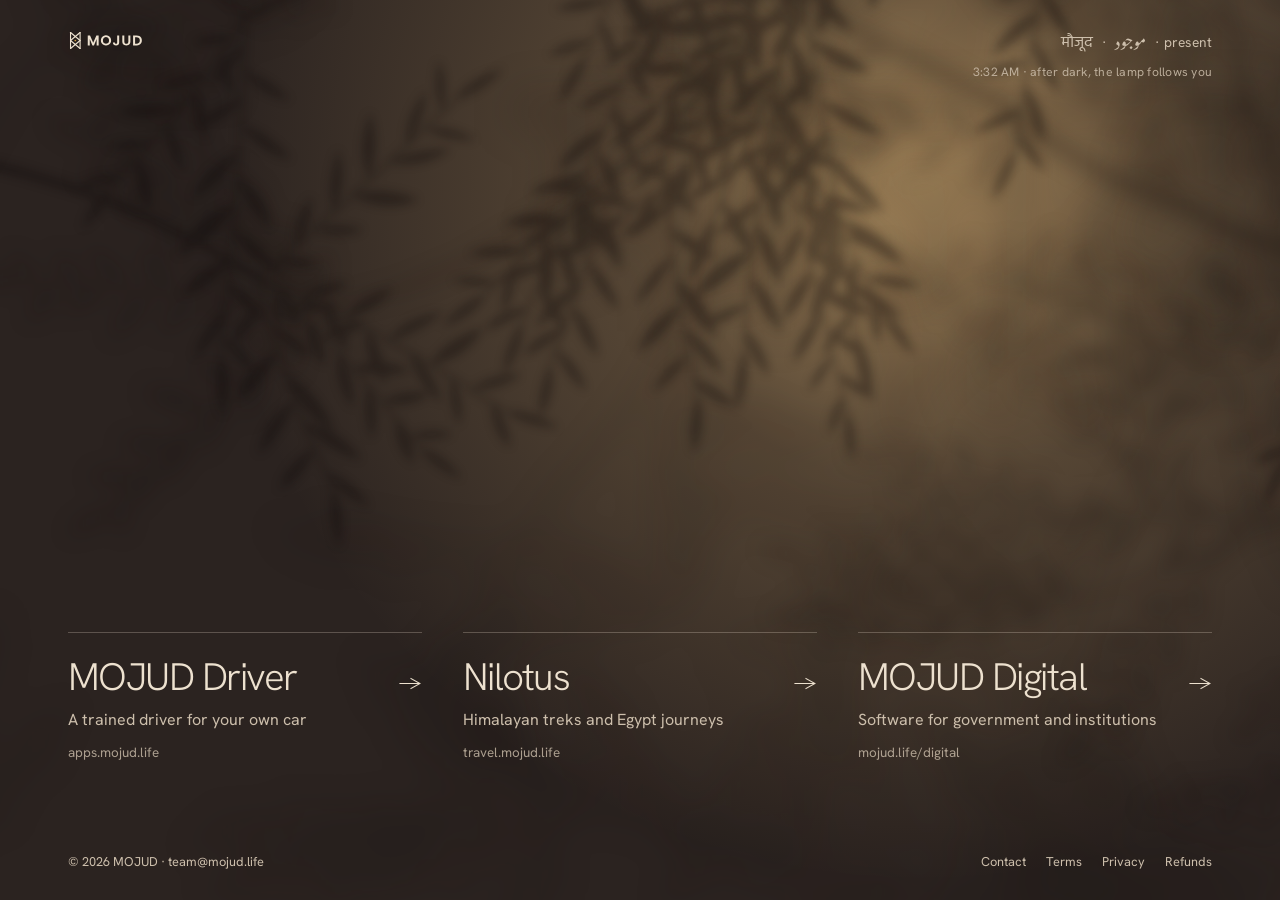
==== commit 78114b55: "Update site (2026-11-02)" ====
--- a/index.html
+++ b/index.html
@@ -3,11 +3,11 @@
 <head>
 <meta charset="utf-8">
 <meta name="viewport" content="width=device-width, initial-scale=1, viewport-fit=cover">
-<meta name="description" content="MOJUD is a Udyam-registered micro enterprise from Khargone, Madhya Pradesh, with three businesses: MOJUD Driver (a trained driver for your own car), Nilotus (treks and Egypt journeys) and MOJUD Digital (websites, portals and WhatsApp AI for government).">
+<meta name="description" content="MOJUD is a Udyam-registered micro enterprise with three businesses: MOJUD Driver (a trained driver for your own car), Nilotus (treks and Egypt journeys) and MOJUD Digital (websites, portals and WhatsApp AI for government).">
 <meta name="theme-color" content="#DDB68A">
 <meta property="og:type" content="website">
 <meta property="og:title" content="MOJUD">
-<meta property="og:description" content="MOJUD is a Udyam-registered micro enterprise from Khargone, Madhya Pradesh, with three businesses: MOJUD Driver (a trained driver for your own car), Nilotus (treks and Egypt journeys) and MOJUD Digital (websites, portals and WhatsApp AI for government).">
+<meta property="og:description" content="MOJUD is a Udyam-registered micro enterprise with three businesses: MOJUD Driver (a trained driver for your own car), Nilotus (treks and Egypt journeys) and MOJUD Digital (websites, portals and WhatsApp AI for government).">
 <meta property="og:url" content="https://mojud.life/">
 <meta property="og:image" content="https://mojud.life/assets/og-mojud.png">
 <link rel="canonical" href="https://mojud.life/">
@@ -89,7 +89,7 @@
 </main>
 
 <footer class="wrap home-foot">
-  <p>© 2026 MOJUD · Khargone, Madhya Pradesh · <a href="mailto:team@mojud.life">team@mojud.life</a></p>
+  <p>© 2026 MOJUD · <a href="mailto:team@mojud.life">team@mojud.life</a></p>
   <ul>
     <li><a href="contact.html">Contact</a></li>
     <li><a href="terms.html">Terms</a></li>
